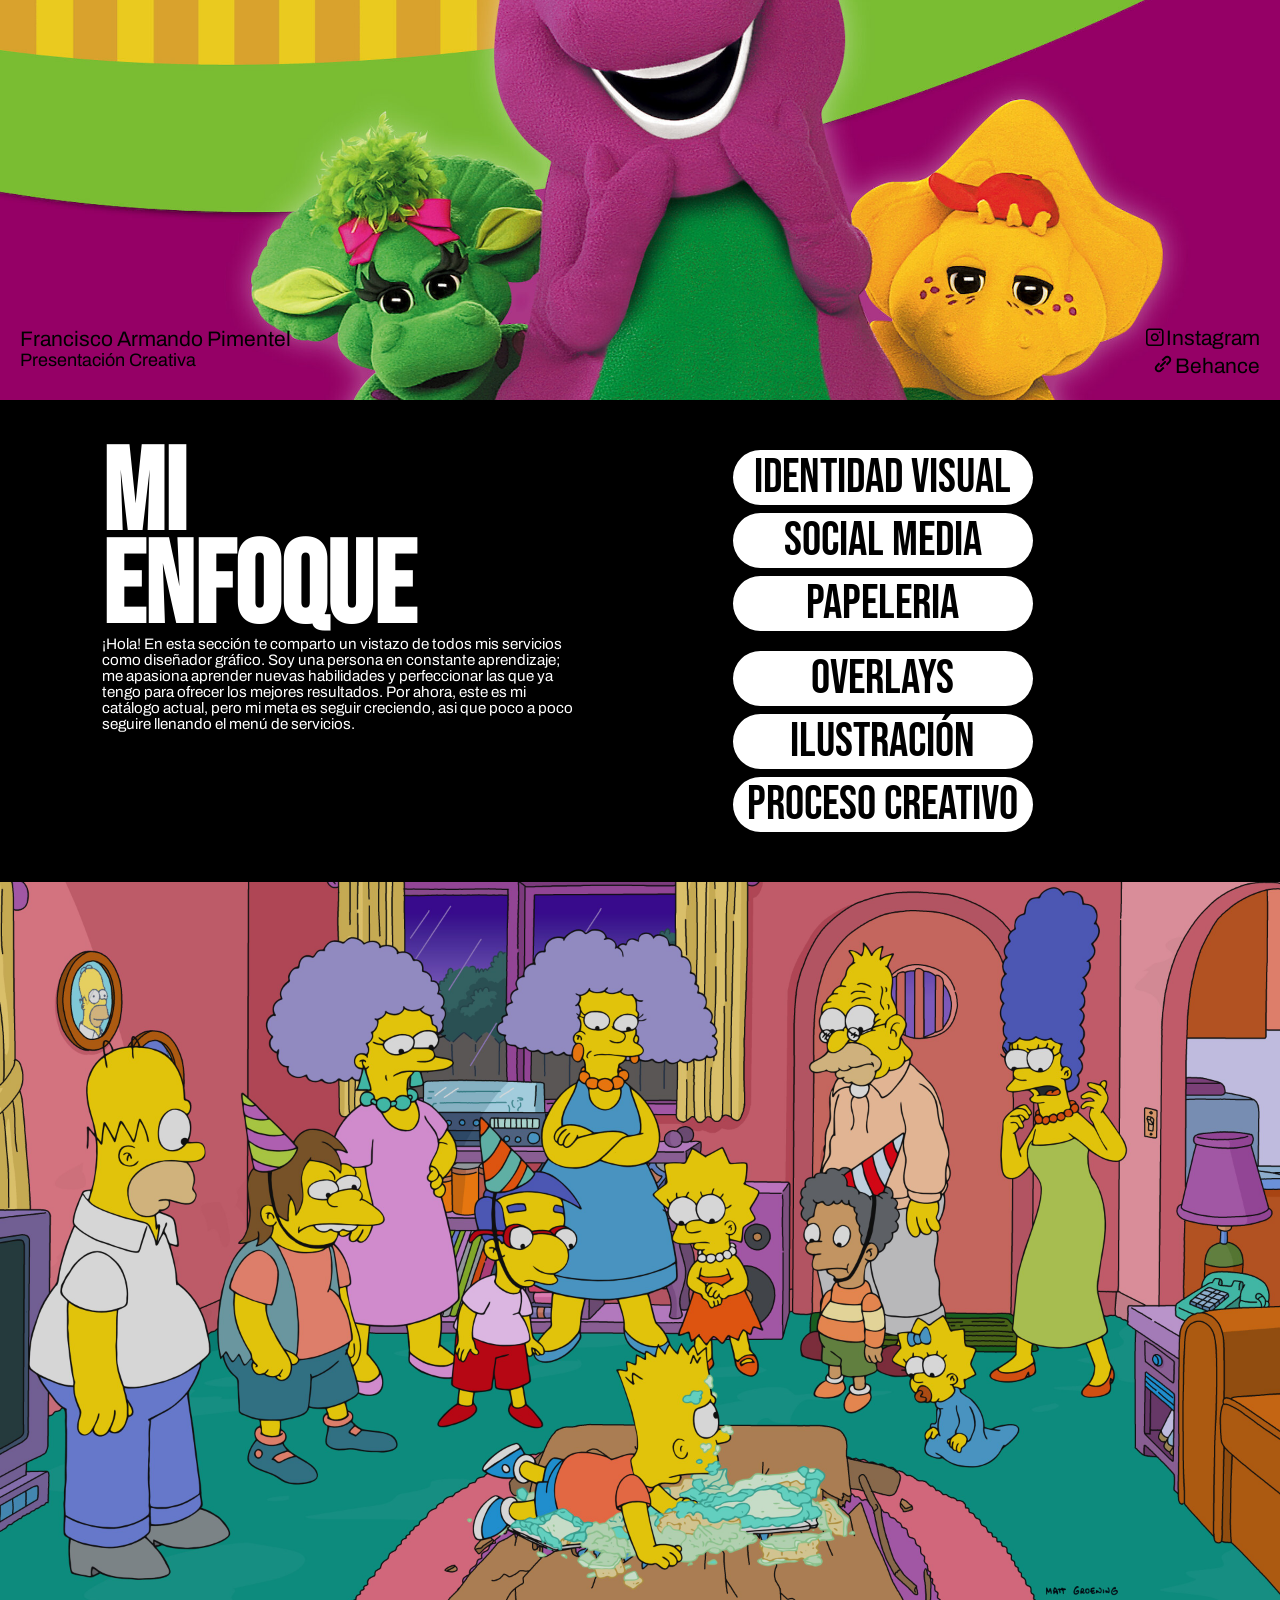
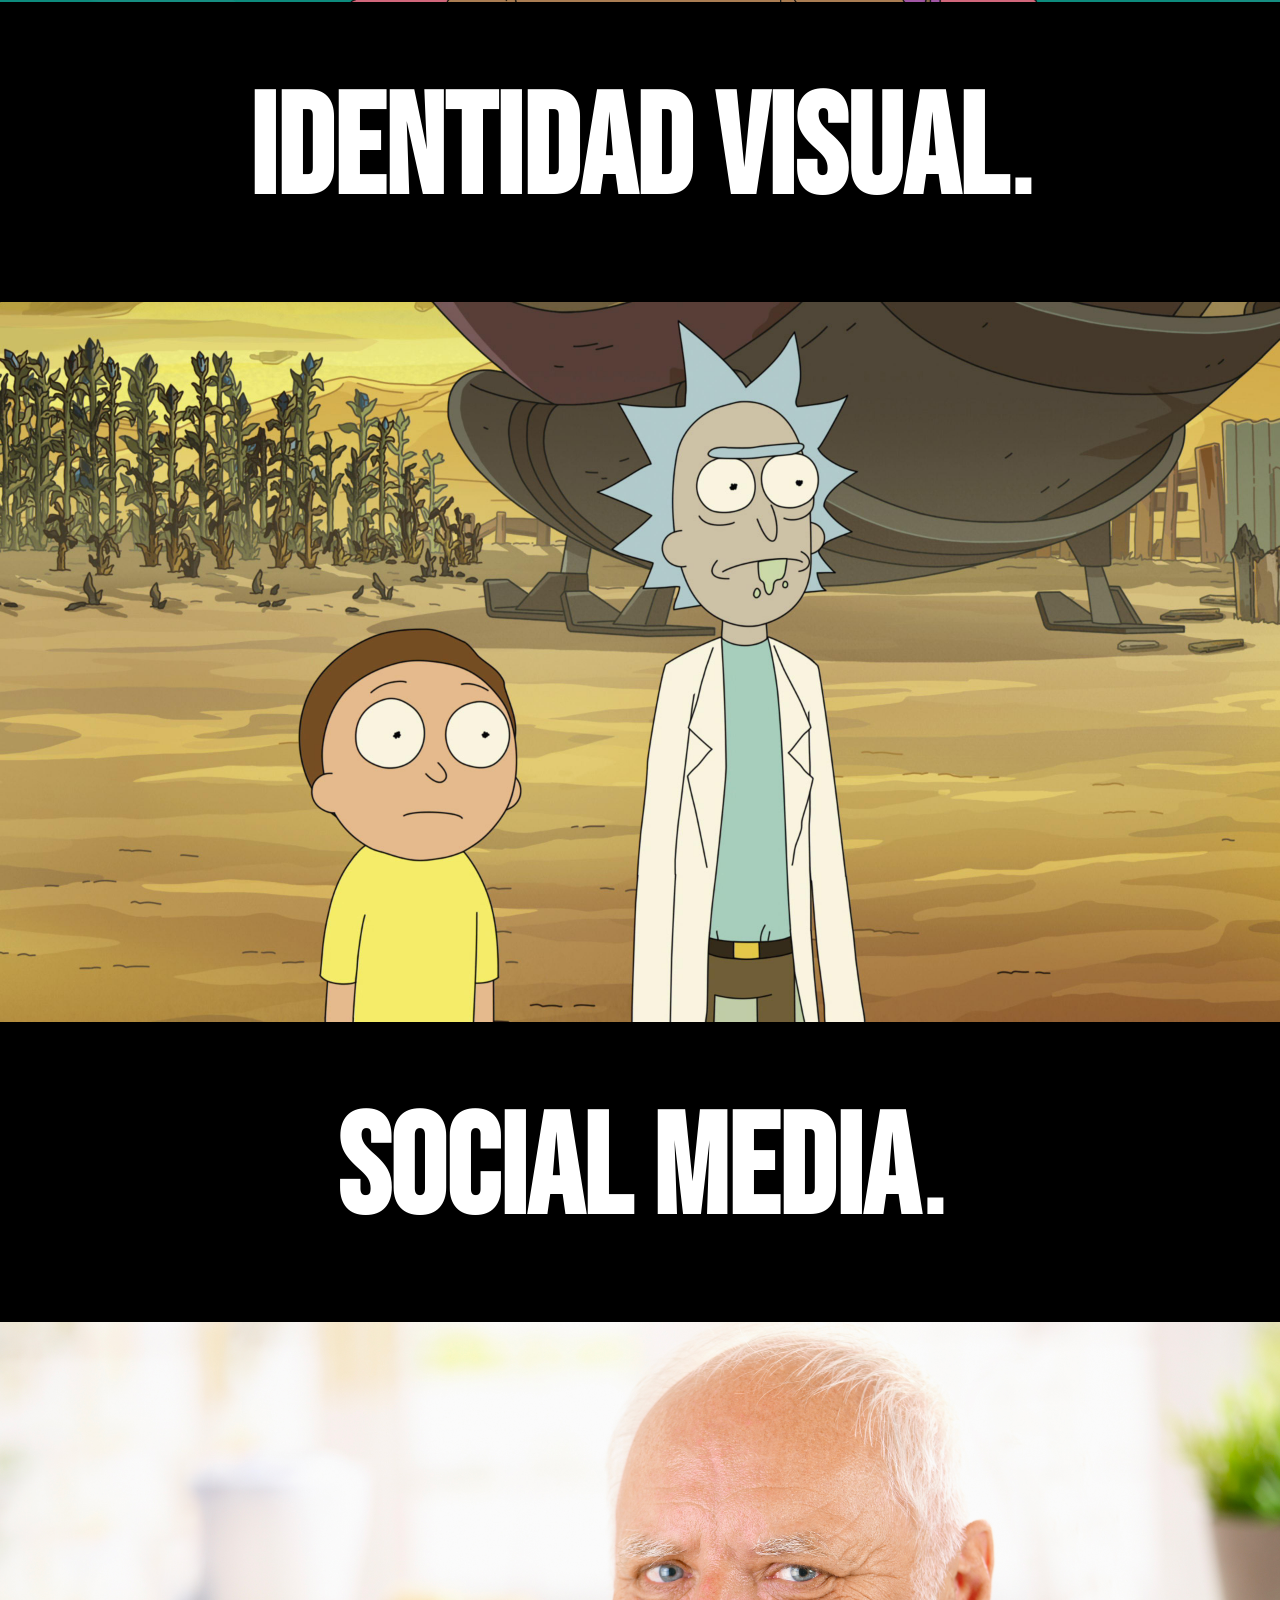
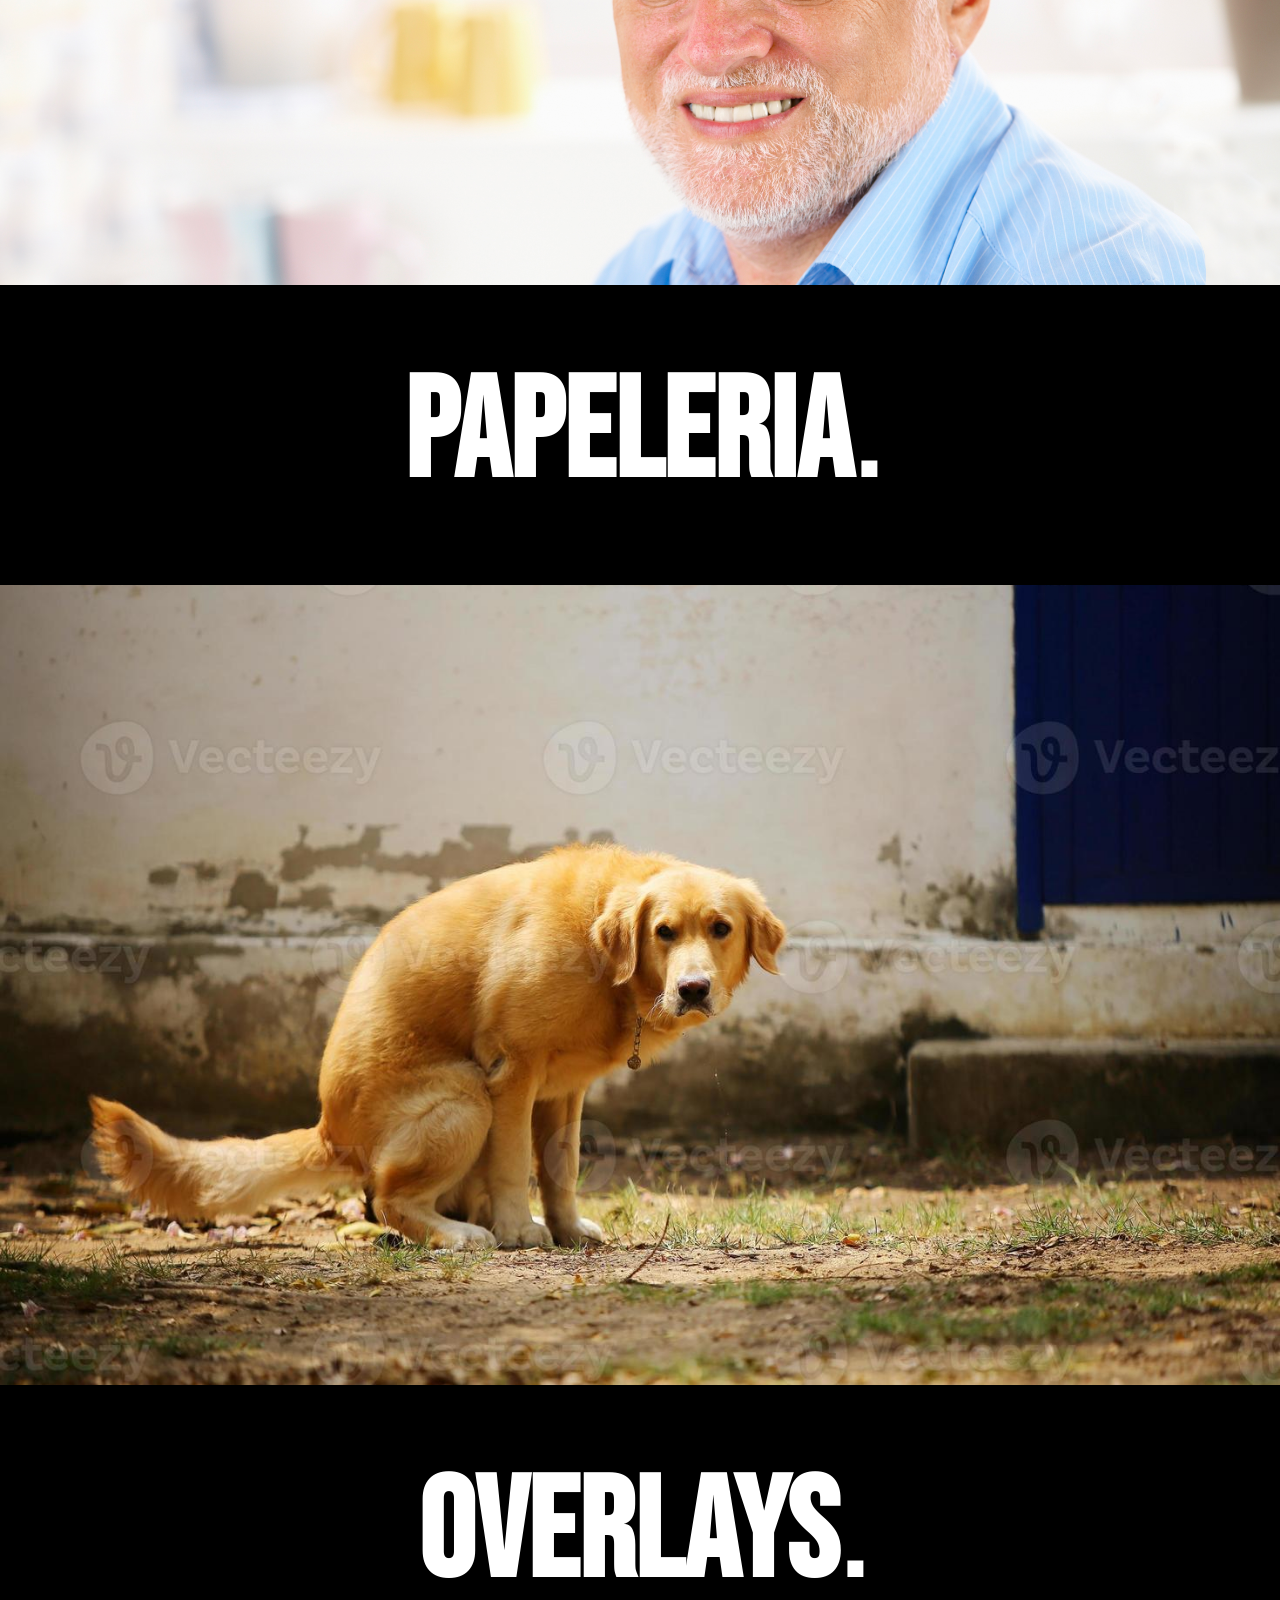
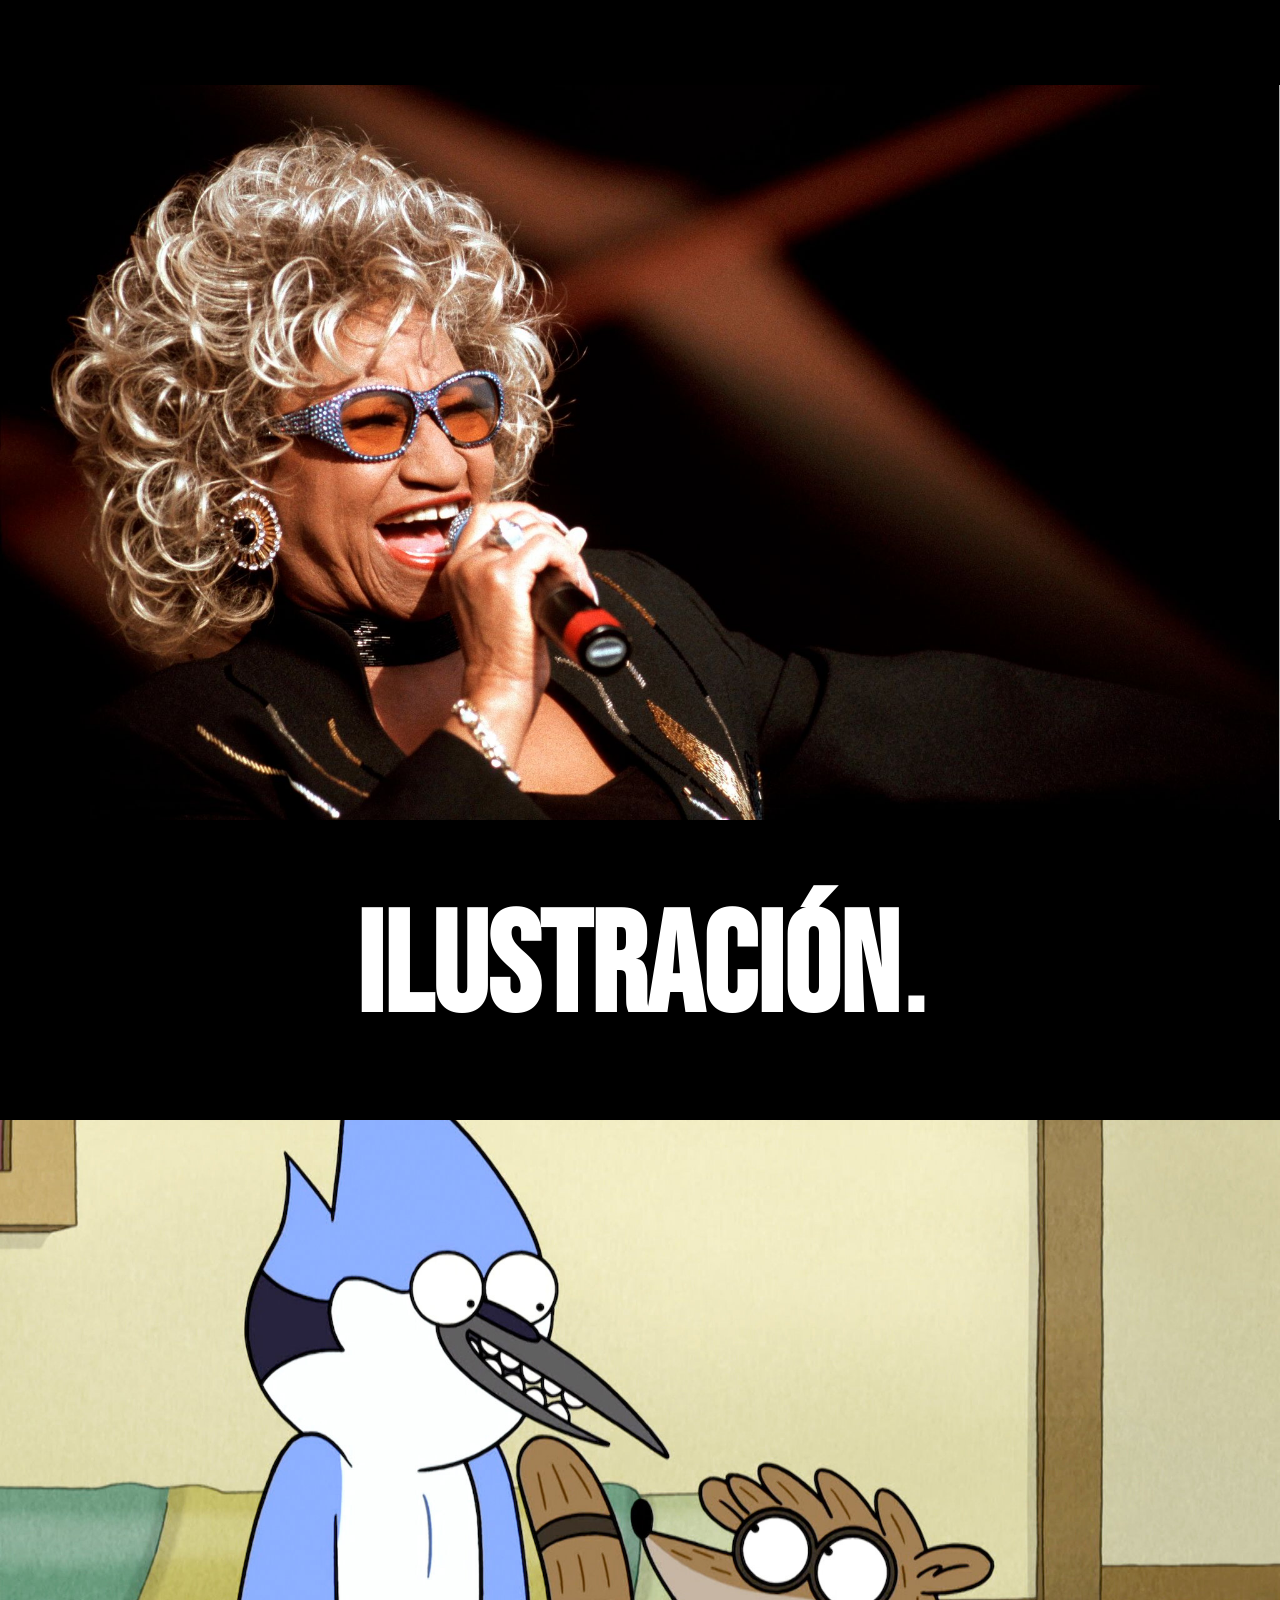
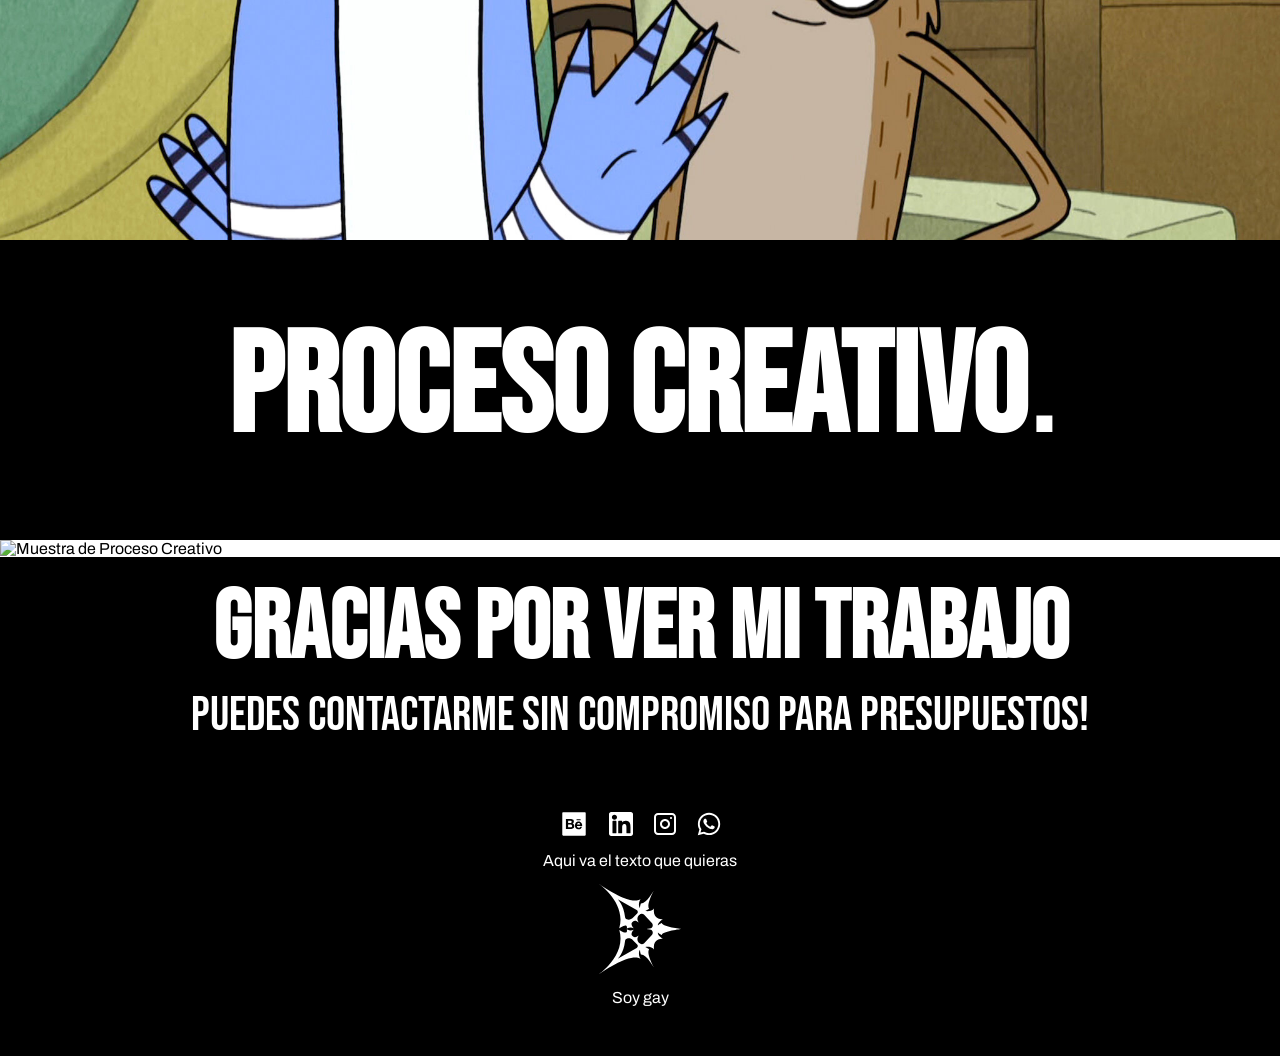
==== base.html @ ee17e54c "Add contact section with social icons Replace the placeholder contact div in base.html with a .conta" ====
<!DOCTYPE html>
<html lang="en">
  <head>
    <meta charset="UTF-8" />
    <meta name="viewport" content="width=device-width, initial-scale=1.0" />
    <title>Portafolio byDeico</title>
    <link rel="stylesheet" href="visual.css" />
    <link rel="stylesheet" href="imagenes.css" />
    <link rel="stylesheet" href="botones.css" />
    <link rel="stylesheet" href="animaciones.css" />
    <link rel="stylesheet" href="textos.css" />
    <link rel="stylesheet" href="botones.css" />
    <link rel="stylesheet" href="iconos/linkicon.css" />
    <link rel="stylesheet" href="nav.css" />
  </head>
  <body>
    <nav class="nav-hidden">
      <div class="nav-deico">
        <svg
          class="nav-svg"
          version="1.1"
          id="Capa_1"
          xmlns="http://www.w3.org/2000/svg"
          xmlns:xlink="http://www.w3.org/1999/xlink"
          x="0px"
          y="0px"
          viewBox="0 0 1080 1080"
          style="enable-background: new 0 0 1080 1080"
          xml:space="preserve"
        >
          <g>
            <path
              class="st0"
              d="M658.8,548.85c21.11,11.29,25.69,39.57,9.22,56.95l-82.76,87.3c-14.52,15.32-39.01,15.05-53.19-0.58l-6.9-7.65
		c-13.64-15.13-17.04-36.9-8.66-55.47l8.65-19.18l-19.99,12.58c-13.68,8.61-31.5,6.56-42.88-4.92l-6.21-6.27
		c-14.33-14.47-6.64-33.72,4.46-50.8l11.7-13.65c-39.26,21.46-74.61-4.15-74.61-4.15c15.6,78.03-81.68,4.39-81.68,4.39
		c79.04,270.44-208.7,472.46-222.36,481.86C473.53,768.31,545.64,863.8,545.64,863.8c-35.11-66.32-5.85-98.51-5.85-98.51
		c0,26.33,9.75,49.74,9.75,49.74c61.44-2.93,139.47,140.45,139.47,140.45c-90.7-173.61-48.77-197.01-48.77-197.01l-42.91-25.36
		c80.95-7.8,94.61,30.23,94.61,30.23c-20.48-126.79,94.61-118.01,94.61-118.01c-63.4-41.94-52.67-68.27-52.67-68.27
		c2.93,9.75,41.94,27.31,41.94,27.31C781.66,563.41,986.48,540,986.48,540h-0.07c0,0-204.82-23.41-210.67-64.37
		c0,0-39.01,17.56-41.94,27.31c0,0-10.73-26.33,52.67-68.27c0,0-115.09,8.78-94.61-118.01c0,0-13.65,38.04-94.61,30.23l42.91-25.36
		c0,0-41.94-23.41,48.77-197.01c0,0-78.02,143.37-139.47,140.45c0,0-9.75,23.41-9.75,49.74c0,0-29.26-32.19,5.85-98.51
		c0,0-72.11,95.49-452.04-165.46c13.66,9.41,301.39,211.43,222.36,481.86c0,0,97.29-73.64,81.68,4.39c0,0,35.35-25.6,74.61-4.15
		l-11.7-13.65c-11.1-17.08-18.79-36.33-4.46-50.8l6.21-6.27c11.37-11.48,29.2-13.53,42.88-4.92l19.99,12.58l-8.65-19.18
		c-8.37-18.57-4.98-40.33,8.66-55.47l6.9-7.65c14.18-15.63,38.67-15.9,53.19-0.58l82.76,87.3c16.47,17.37,11.89,45.66-9.22,56.95
		l-49.78,7.79L658.8,548.85z M509.62,372.24l-46.11,47.52c-17.05,17.57-42.76,23.64-65.87,15.53v0
		c-10.6-3.72-18.03-13.27-19.16-24.45C365.12,278.28,299,218.42,299,218.42l205.27,116.43C517.86,342.56,520.5,361.03,509.62,372.24
		z M504.34,745.15L299.07,861.58c0,0,66.12-59.87,79.48-192.43c1.13-11.18,8.56-20.73,19.16-24.45v0
		c23.11-8.11,48.82-2.05,65.87,15.53l46.11,47.52C520.58,718.97,517.93,737.44,504.34,745.15z"
            />
          </g>
        </svg>
      </div>
      <div class="nav-botones">
        <a href="#sobremi">Identidad Visual</a>
        <a href="#sobremi">Social Media</a>
        <a href="#sobremi">Papeleria</a>
        <a href="#sobremi">Overlays</a>
        <a href="#sobremi">Ilustración</a>
        <a href="#sobremi">Proceso Creativo</a>
      </div>
      <div class="nav-logos">
        <a href="link de Behance">
          <svg
            width="30px"
            height="30px"
            viewBox="0 0 1024 1024"
            xmlns="http://www.w3.org/2000/svg"
            class="icon"
          >
            <path
              d="M880 112H144c-17.7 0-32 14.3-32 32v736c0 17.7 14.3 32 32 32h736c17.7 0 32-14.3 32-32V144c0-17.7-14.3-32-32-32zM598.5 350.9h138.4v33.7H598.5v-33.7zM512 628.8a89.52 89.52 0 0 1-27 31c-11.8 8.2-24.9 14.2-38.8 17.7a167.4 167.4 0 0 1-44.6 5.7H236V342.1h161c16.3 0 31.1 1.5 44.6 4.3 13.4 2.8 24.8 7.6 34.4 14.1 9.5 6.5 17 15.2 22.3 26 5.2 10.7 7.9 24.1 7.9 40 0 17.2-3.9 31.4-11.7 42.9-7.9 11.5-19.3 20.8-34.8 28.1 21.1 6 36.6 16.7 46.8 31.7 10.4 15.2 15.5 33.4 15.5 54.8 0 17.4-3.3 32.3-10 44.8zM790.8 576H612.4c0 19.4 6.7 38 16.8 48 10.2 9.9 24.8 14.9 43.9 14.9 13.8 0 25.5-3.5 35.5-10.4 9.9-6.9 15.9-14.2 18.1-21.8h59.8c-9.6 29.7-24.2 50.9-44 63.7-19.6 12.8-43.6 19.2-71.5 19.2-19.5 0-37-3.2-52.7-9.3-15.1-5.9-28.7-14.9-39.9-26.5a121.2 121.2 0 0 1-25.1-41.2c-6.1-16.9-9.1-34.7-8.9-52.6 0-18.5 3.1-35.7 9.1-51.7 11.5-31.1 35.4-56 65.9-68.9 16.3-6.8 33.8-10.2 51.5-10 21 0 39.2 4 55 12.2a111.6 111.6 0 0 1 38.6 32.8c10.1 13.7 17.2 29.3 21.7 46.9 4.3 17.3 5.8 35.5 4.6 54.7zm-122-95.6c-10.8 0-19.9 1.9-26.9 5.6-7 3.7-12.8 8.3-17.2 13.6a48.4 48.4 0 0 0-9.1 17.4c-1.6 5.3-2.7 10.7-3.1 16.2H723c-1.6-17.3-7.6-30.1-15.6-39.1-8.4-8.9-21.9-13.7-38.6-13.7zm-248.5-10.1c8.7-6.3 12.9-16.7 12.9-31 .3-6.8-1.1-13.5-4.1-19.6-2.7-4.9-6.7-9-11.6-11.9a44.8 44.8 0 0 0-16.6-6c-6.4-1.2-12.9-1.8-19.3-1.7h-70.3v79.7h76.1c13.1.1 24.2-3.1 32.9-9.5zm11.8 72c-9.8-7.5-22.9-11.2-39.2-11.2h-81.8v94h80.2c7.5 0 14.4-.7 21.1-2.1s12.7-3.8 17.8-7.2c5.1-3.3 9.2-7.8 12.3-13.6 3-5.8 4.5-13.2 4.5-22.1 0-17.7-5-30.2-14.9-37.8z"
            />
          </svg>
        </a>
        <a href="link de Linkedin">
          <svg
            height="24px"
            width="24px"
            version="1.1"
            id="Layer_1"
            xmlns="http://www.w3.org/2000/svg"
            xmlns:xlink="http://www.w3.org/1999/xlink"
            viewBox="0 0 382 382"
            xml:space="preserve"
          >
            <path
              d="M347.445,0H34.555C15.471,0,0,15.471,0,34.555v312.889C0,366.529,15.471,382,34.555,382h312.889
	C366.529,382,382,366.529,382,347.444V34.555C382,15.471,366.529,0,347.445,0z M118.207,329.844c0,5.554-4.502,10.056-10.056,10.056
	H65.345c-5.554,0-10.056-4.502-10.056-10.056V150.403c0-5.554,4.502-10.056,10.056-10.056h42.806
	c5.554,0,10.056,4.502,10.056,10.056V329.844z M86.748,123.432c-22.459,0-40.666-18.207-40.666-40.666S64.289,42.1,86.748,42.1
	s40.666,18.207,40.666,40.666S109.208,123.432,86.748,123.432z M341.91,330.654c0,5.106-4.14,9.246-9.246,9.246H286.73
	c-5.106,0-9.246-4.14-9.246-9.246v-84.168c0-12.556,3.683-55.021-32.813-55.021c-28.309,0-34.051,29.066-35.204,42.11v97.079
	c0,5.106-4.139,9.246-9.246,9.246h-44.426c-5.106,0-9.246-4.14-9.246-9.246V149.593c0-5.106,4.14-9.246,9.246-9.246h44.426
	c5.106,0,9.246,4.14,9.246,9.246v15.655c10.497-15.753,26.097-27.912,59.312-27.912c73.552,0,73.131,68.716,73.131,106.472
	L341.91,330.654L341.91,330.654z"
            />
          </svg>
        </a>
        <a href="link de Instagram">
          <svg
            width="24px"
            height="24px"
            viewBox="0 0 24 24"
            fill="none"
            xmlns="http://www.w3.org/2000/svg"
          >
            <path
              fill-rule="evenodd"
              clip-rule="evenodd"
              d="M12 7C9.23858 7 7 9.23858 7 12C7 14.7614 9.23858 17 12 17C14.7614 17 17 14.7614 17 12C17 9.23858 14.7614 7 12 7ZM9 12C9 13.6569 10.3431 15 12 15C13.6569 15 15 13.6569 15 12C15 10.3431 13.6569 9 12 9C10.3431 9 9 10.3431 9 12Z"
            />
            <path
              d="M18 5C17.4477 5 17 5.44772 17 6C17 6.55228 17.4477 7 18 7C18.5523 7 19 6.55228 19 6C19 5.44772 18.5523 5 18 5Z"
            />
            <path
              fill-rule="evenodd"
              clip-rule="evenodd"
              d="M5 1C2.79086 1 1 2.79086 1 5V19C1 21.2091 2.79086 23 5 23H19C21.2091 23 23 21.2091 23 19V5C23 2.79086 21.2091 1 19 1H5ZM19 3H5C3.89543 3 3 3.89543 3 5V19C3 20.1046 3.89543 21 5 21H19C20.1046 21 21 20.1046 21 19V5C21 3.89543 20.1046 3 19 3Z"
            />
          </svg>
        </a>
        <a href="link de Whatsapp">
          <?xml version="1.0" encoding="utf-8"?>
          <!-- Uploaded to: SVG Repo, www.svgrepo.com, Generator: SVG Repo Mixer Tools -->
          <svg
            width="24px"
            height="24px"
            viewBox="0 0 32 32"
            version="1.1"
            xmlns="http://www.w3.org/2000/svg"
          >
            <title>whatsapp</title>
            <path
              d="M26.576 5.363c-2.69-2.69-6.406-4.354-10.511-4.354-8.209 0-14.865 6.655-14.865 14.865 0 2.732 0.737 5.291 2.022 7.491l-0.038-0.070-2.109 7.702 7.879-2.067c2.051 1.139 4.498 1.809 7.102 1.809h0.006c8.209-0.003 14.862-6.659 14.862-14.868 0-4.103-1.662-7.817-4.349-10.507l0 0zM16.062 28.228h-0.005c-0 0-0.001 0-0.001 0-2.319 0-4.489-0.64-6.342-1.753l0.056 0.031-0.451-0.267-4.675 1.227 1.247-4.559-0.294-0.467c-1.185-1.862-1.889-4.131-1.889-6.565 0-6.822 5.531-12.353 12.353-12.353s12.353 5.531 12.353 12.353c0 6.822-5.53 12.353-12.353 12.353h-0zM22.838 18.977c-0.371-0.186-2.197-1.083-2.537-1.208-0.341-0.124-0.589-0.185-0.837 0.187-0.246 0.371-0.958 1.207-1.175 1.455-0.216 0.249-0.434 0.279-0.805 0.094-1.15-0.466-2.138-1.087-2.997-1.852l0.010 0.009c-0.799-0.74-1.484-1.587-2.037-2.521l-0.028-0.052c-0.216-0.371-0.023-0.572 0.162-0.757 0.167-0.166 0.372-0.434 0.557-0.65 0.146-0.179 0.271-0.384 0.366-0.604l0.006-0.017c0.043-0.087 0.068-0.188 0.068-0.296 0-0.131-0.037-0.253-0.101-0.357l0.002 0.003c-0.094-0.186-0.836-2.014-1.145-2.758-0.302-0.724-0.609-0.625-0.836-0.637-0.216-0.010-0.464-0.012-0.712-0.012-0.395 0.010-0.746 0.188-0.988 0.463l-0.001 0.002c-0.802 0.761-1.3 1.834-1.3 3.023 0 0.026 0 0.053 0.001 0.079l-0-0.004c0.131 1.467 0.681 2.784 1.527 3.857l-0.012-0.015c1.604 2.379 3.742 4.282 6.251 5.564l0.094 0.043c0.548 0.248 1.25 0.513 1.968 0.74l0.149 0.041c0.442 0.14 0.951 0.221 1.479 0.221 0.303 0 0.601-0.027 0.889-0.078l-0.031 0.004c1.069-0.223 1.956-0.868 2.497-1.749l0.009-0.017c0.165-0.366 0.261-0.793 0.261-1.242 0-0.185-0.016-0.366-0.047-0.542l0.003 0.019c-0.092-0.155-0.34-0.247-0.712-0.434z"
            ></path>
          </svg>
        </a>
      </div>
    </nav>
    <div class="imagen-contenedor">
      <!--Imagen de Portada, link de Behance, y texto-->
      <img class="portada-imagen" src="assetsdejoda/barnie.jpg" alt="Potada Portafolio" />
      <div class="texto-encima dg1">
        <!--Subtitulo del Nombre-->
        <h2>Presentación Creativa</h2>
      </div>
      <div class="texto-encima dg2">
        <!--Mi Nombre-->
        <h2>Francisco Armando Pimentel</h2>
      </div>
      <div class="texto-encima dg3">
        <!--Boton de Behance-->
        <h2>
          <a class="lb" href="https://www.behance.net/ByDeico" target="_blank">
            <div>
              <svg
                width="24"
                height="24"
                viewBox="0 0 24 24"
                fill="none"
                xmlns="http://www.w3.org/2000/svg"
              >
                <path
                  d="M14.8284 12L16.2426 13.4142L19.071 10.5858C20.6331 9.02365 20.6331 6.49099 19.071 4.9289C17.509 3.3668 14.9763 3.3668 13.4142 4.9289L10.5858 7.75732L12 9.17154L14.8284 6.34311C15.6095 5.56206 16.8758 5.56206 17.6568 6.34311C18.4379 7.12416 18.4379 8.39049 17.6568 9.17154L14.8284 12Z"
                  fill="currentColor"
                />
                <path
                  d="M12 14.8285L13.4142 16.2427L10.5858 19.0711C9.02372 20.6332 6.49106 20.6332 4.92896 19.0711C3.36686 17.509 3.36686 14.9764 4.92896 13.4143L7.75739 10.5858L9.1716 12L6.34317 14.8285C5.56212 15.6095 5.56212 16.8758 6.34317 17.6569C7.12422 18.4379 8.39055 18.4379 9.1716 17.6569L12 14.8285Z"
                  fill="currentColor"
                />
                <path
                  d="M14.8285 10.5857C15.219 10.1952 15.219 9.56199 14.8285 9.17147C14.4379 8.78094 13.8048 8.78094 13.4142 9.17147L9.1716 13.4141C8.78107 13.8046 8.78107 14.4378 9.1716 14.8283C9.56212 15.2188 10.1953 15.2188 10.5858 14.8283L14.8285 10.5857Z"
                  fill="currentColor"
                />
              </svg>
            </div>
            <p>Behance</p>
          </a>
        </h2>
      </div>
      <div class="texto-encima dg4">
        <!--Boton de IG-->
        <h2>
          <a class="li" href="https://www.instagram.com/bydeico/" target="_blank">
            <div>
              <svg
                width="20"
                height="20"
                viewBox="1 -2 25 25"
                fill="none"
                xmlns="http://www.w3.org/2000/svg"
              >
                <path
                  fill-rule="evenodd"
                  clip-rule="evenodd"
                  d="M12 7C9.23858 7 7 9.23858 7 12C7 14.7614 9.23858 17 12 17C14.7614 17 17 14.7614 17 12C17 9.23858 14.7614 7 12 7ZM9 12C9 13.6569 10.3431 15 12 15C13.6569 15 15 13.6569 15 12C15 10.3431 13.6569 9 12 9C10.3431 9 9 10.3431 9 12Z"
                  fill="currentColor"
                />
                <path
                  d="M18 5C17.4477 5 17 5.44772 17 6C17 6.55228 17.4477 7 18 7C18.5523 7 19 6.55228 19 6C19 5.44772 18.5523 5 18 5Z"
                  fill="currentColor"
                />
                <path
                  fill-rule="evenodd"
                  clip-rule="evenodd"
                  d="M5 1C2.79086 1 1 2.79086 1 5V19C1 21.2091 2.79086 23 5 23H19C21.2091 23 23 21.2091 23 19V5C23 2.79086 21.2091 1 19 1H5ZM19 3H5C3.89543 3 3 3.89543 3 5V19C3 20.1046 3.89543 21 5 21H19C20.1046 21 21 20.1046 21 19V5C21 3.89543 20.1046 3 19 3Z"
                  fill="currentColor"
                />
              </svg>
            </div>
            <p>Instagram</p>
          </a>
        </h2>
      </div>
    </div>

    <div class="perfil-profesional">
      <!--Aqui va a que me dedico-->
      <div class="infop">
        <h4 class="stitulos">Mi Enfoque</h4>
        <p class="infopp">
          ¡Hola! En esta sección te comparto un vistazo de todos mis servicios como diseñador
          gráfico. Soy una persona en constante aprendizaje; me apasiona aprender nuevas habilidades
          y perfeccionar las que ya tengo para ofrecer los mejores resultados. Por ahora, este es mi
          catálogo actual, pero mi meta es seguir creciendo, asi que poco a poco seguire llenando el
          menú de servicios.
        </p>
      </div>
      <div class="seccion-botones">
        <div class="mask-btn">
          <a class="botonb" href="#sobremi">Identidad Visual</a>
          <a class="botonb" href="#sobremi">Social Media</a>
          <a class="botonb" href="#sobremi">Papeleria</a>
        </div>
        <div class="mask-btn">
          <a class="botonb" href="#sobremi">Overlays</a>
          <a class="botonb" href="#sobremi">Ilustración</a>
          <a class="botonb" href="#sobremi">Proceso Creativo</a>
        </div>
      </div>
    </div>
    <div class="imagen-contenedor" id="sobremi">
      <!--Aqui ira la imagen sobre mi-->
      <img src="assetsdejoda/laslocuras.jpg" alt="About Me" />
    </div>

    <div class="titulo">
      <!--Titulo Identidad Visual-->
      <h3>Identidad Visual</h3>
    </div>
    <div class="imagen-contenedor">
      <!--Imagen de Mockups y varios logos-->
      <img src="assetsdejoda/rickym.jpg" alt="Mockups" />
    </div>

    <div class="titulo">
      <!--Titulo Social Media-->
      <h3 class="titulos">Social Media</h3>
    </div>
    <div class="imagen-contenedor">
      <!--Imagen de Posts-->
      <img src="assetsdejoda/señorseñor.png" alt="Muestra de Posts" />
    </div>

    <div class="titulo">
      <!--Titulo Papeleria-->
      <h3 class="titulos">Papeleria</h3>
    </div>
    <div class="imagen-contenedor">
      <!--Imagen de Papeleria-->
      <img src="assetsdejoda/perroca.jpg" alt="Muestra de Papeleria" />
    </div>

    <!--Titulo Overlays-->
    <div class="titulo">
      <h3 class="titulos">Overlays</h3>
    </div>
    <div class="imagen-contenedor">
      <!--Imagen de Overlays-->
      <img src="assetsdejoda/CC.jpg" alt="Muestra de Overlays" />
    </div>

    <!--Titulo Ilustracion-->
    <div class="titulo">
      <h3 class="titulos">Ilustración</h3>
    </div>
    <div class="imagen-contenedor">
      <!--Imagen de Ilustración-->
      <img src="assetsdejoda/usm.jpg" alt="Muestra de Ilustracion" />
    </div>

    <!--Titulo Proceso Creativo-->
    <div class="titulo">
      <h3 class="titulos">Proceso Creativo</h3>
    </div>
    <div class="imagen-contenedor">
      <!--Imagen de Proceso Creativo-->
      <img src="assetsdejoda/ff.png" alt="Muestra de Proceso Creativo" />
    </div>

    <!--Titulo Proceso Creativo-->
    <div class="titulof">
      <h3>Gracias por ver mi trabajo</h3>
      <p>Puedes contactarme sin compromiso para presupuestos!</p>
    </div>

    <!--Seccion de Contactos-->
    <div class="contacto">
      <div class="iconos">
        <a href="link de Behance">
          <svg
            width="30px"
            height="30px"
            viewBox="0 0 1024 1024"
            xmlns="http://www.w3.org/2000/svg"
            class="icon"
          >
            <path
              d="M880 112H144c-17.7 0-32 14.3-32 32v736c0 17.7 14.3 32 32 32h736c17.7 0 32-14.3 32-32V144c0-17.7-14.3-32-32-32zM598.5 350.9h138.4v33.7H598.5v-33.7zM512 628.8a89.52 89.52 0 0 1-27 31c-11.8 8.2-24.9 14.2-38.8 17.7a167.4 167.4 0 0 1-44.6 5.7H236V342.1h161c16.3 0 31.1 1.5 44.6 4.3 13.4 2.8 24.8 7.6 34.4 14.1 9.5 6.5 17 15.2 22.3 26 5.2 10.7 7.9 24.1 7.9 40 0 17.2-3.9 31.4-11.7 42.9-7.9 11.5-19.3 20.8-34.8 28.1 21.1 6 36.6 16.7 46.8 31.7 10.4 15.2 15.5 33.4 15.5 54.8 0 17.4-3.3 32.3-10 44.8zM790.8 576H612.4c0 19.4 6.7 38 16.8 48 10.2 9.9 24.8 14.9 43.9 14.9 13.8 0 25.5-3.5 35.5-10.4 9.9-6.9 15.9-14.2 18.1-21.8h59.8c-9.6 29.7-24.2 50.9-44 63.7-19.6 12.8-43.6 19.2-71.5 19.2-19.5 0-37-3.2-52.7-9.3-15.1-5.9-28.7-14.9-39.9-26.5a121.2 121.2 0 0 1-25.1-41.2c-6.1-16.9-9.1-34.7-8.9-52.6 0-18.5 3.1-35.7 9.1-51.7 11.5-31.1 35.4-56 65.9-68.9 16.3-6.8 33.8-10.2 51.5-10 21 0 39.2 4 55 12.2a111.6 111.6 0 0 1 38.6 32.8c10.1 13.7 17.2 29.3 21.7 46.9 4.3 17.3 5.8 35.5 4.6 54.7zm-122-95.6c-10.8 0-19.9 1.9-26.9 5.6-7 3.7-12.8 8.3-17.2 13.6a48.4 48.4 0 0 0-9.1 17.4c-1.6 5.3-2.7 10.7-3.1 16.2H723c-1.6-17.3-7.6-30.1-15.6-39.1-8.4-8.9-21.9-13.7-38.6-13.7zm-248.5-10.1c8.7-6.3 12.9-16.7 12.9-31 .3-6.8-1.1-13.5-4.1-19.6-2.7-4.9-6.7-9-11.6-11.9a44.8 44.8 0 0 0-16.6-6c-6.4-1.2-12.9-1.8-19.3-1.7h-70.3v79.7h76.1c13.1.1 24.2-3.1 32.9-9.5zm11.8 72c-9.8-7.5-22.9-11.2-39.2-11.2h-81.8v94h80.2c7.5 0 14.4-.7 21.1-2.1s12.7-3.8 17.8-7.2c5.1-3.3 9.2-7.8 12.3-13.6 3-5.8 4.5-13.2 4.5-22.1 0-17.7-5-30.2-14.9-37.8z"
            />
          </svg>
        </a>
        <a href="link de Linkedin">
          <svg
            height="24px"
            width="24px"
            version="1.1"
            id="Layer_1"
            xmlns="http://www.w3.org/2000/svg"
            xmlns:xlink="http://www.w3.org/1999/xlink"
            viewBox="0 0 382 382"
            xml:space="preserve"
          >
            <path
              d="M347.445,0H34.555C15.471,0,0,15.471,0,34.555v312.889C0,366.529,15.471,382,34.555,382h312.889
	C366.529,382,382,366.529,382,347.444V34.555C382,15.471,366.529,0,347.445,0z M118.207,329.844c0,5.554-4.502,10.056-10.056,10.056
	H65.345c-5.554,0-10.056-4.502-10.056-10.056V150.403c0-5.554,4.502-10.056,10.056-10.056h42.806
	c5.554,0,10.056,4.502,10.056,10.056V329.844z M86.748,123.432c-22.459,0-40.666-18.207-40.666-40.666S64.289,42.1,86.748,42.1
	s40.666,18.207,40.666,40.666S109.208,123.432,86.748,123.432z M341.91,330.654c0,5.106-4.14,9.246-9.246,9.246H286.73
	c-5.106,0-9.246-4.14-9.246-9.246v-84.168c0-12.556,3.683-55.021-32.813-55.021c-28.309,0-34.051,29.066-35.204,42.11v97.079
	c0,5.106-4.139,9.246-9.246,9.246h-44.426c-5.106,0-9.246-4.14-9.246-9.246V149.593c0-5.106,4.14-9.246,9.246-9.246h44.426
	c5.106,0,9.246,4.14,9.246,9.246v15.655c10.497-15.753,26.097-27.912,59.312-27.912c73.552,0,73.131,68.716,73.131,106.472
	L341.91,330.654L341.91,330.654z"
            />
          </svg>
        </a>
        <a href="link de Instagram">
          <svg
            width="24px"
            height="24px"
            viewBox="0 0 24 24"
            fill="none"
            xmlns="http://www.w3.org/2000/svg"
          >
            <path
              fill-rule="evenodd"
              clip-rule="evenodd"
              d="M12 7C9.23858 7 7 9.23858 7 12C7 14.7614 9.23858 17 12 17C14.7614 17 17 14.7614 17 12C17 9.23858 14.7614 7 12 7ZM9 12C9 13.6569 10.3431 15 12 15C13.6569 15 15 13.6569 15 12C15 10.3431 13.6569 9 12 9C10.3431 9 9 10.3431 9 12Z"
            />
            <path
              d="M18 5C17.4477 5 17 5.44772 17 6C17 6.55228 17.4477 7 18 7C18.5523 7 19 6.55228 19 6C19 5.44772 18.5523 5 18 5Z"
            />
            <path
              fill-rule="evenodd"
              clip-rule="evenodd"
              d="M5 1C2.79086 1 1 2.79086 1 5V19C1 21.2091 2.79086 23 5 23H19C21.2091 23 23 21.2091 23 19V5C23 2.79086 21.2091 1 19 1H5ZM19 3H5C3.89543 3 3 3.89543 3 5V19C3 20.1046 3.89543 21 5 21H19C20.1046 21 21 20.1046 21 19V5C21 3.89543 20.1046 3 19 3Z"
            />
          </svg>
        </a>
        <a href="link de Whatsapp">
          <?xml version="1.0" encoding="utf-8"?>
          <!-- Uploaded to: SVG Repo, www.svgrepo.com, Generator: SVG Repo Mixer Tools -->
          <svg
            width="24px"
            height="24px"
            viewBox="0 0 32 32"
            version="1.1"
            xmlns="http://www.w3.org/2000/svg"
          >
            <title>whatsapp</title>
            <path
              d="M26.576 5.363c-2.69-2.69-6.406-4.354-10.511-4.354-8.209 0-14.865 6.655-14.865 14.865 0 2.732 0.737 5.291 2.022 7.491l-0.038-0.070-2.109 7.702 7.879-2.067c2.051 1.139 4.498 1.809 7.102 1.809h0.006c8.209-0.003 14.862-6.659 14.862-14.868 0-4.103-1.662-7.817-4.349-10.507l0 0zM16.062 28.228h-0.005c-0 0-0.001 0-0.001 0-2.319 0-4.489-0.64-6.342-1.753l0.056 0.031-0.451-0.267-4.675 1.227 1.247-4.559-0.294-0.467c-1.185-1.862-1.889-4.131-1.889-6.565 0-6.822 5.531-12.353 12.353-12.353s12.353 5.531 12.353 12.353c0 6.822-5.53 12.353-12.353 12.353h-0zM22.838 18.977c-0.371-0.186-2.197-1.083-2.537-1.208-0.341-0.124-0.589-0.185-0.837 0.187-0.246 0.371-0.958 1.207-1.175 1.455-0.216 0.249-0.434 0.279-0.805 0.094-1.15-0.466-2.138-1.087-2.997-1.852l0.010 0.009c-0.799-0.74-1.484-1.587-2.037-2.521l-0.028-0.052c-0.216-0.371-0.023-0.572 0.162-0.757 0.167-0.166 0.372-0.434 0.557-0.65 0.146-0.179 0.271-0.384 0.366-0.604l0.006-0.017c0.043-0.087 0.068-0.188 0.068-0.296 0-0.131-0.037-0.253-0.101-0.357l0.002 0.003c-0.094-0.186-0.836-2.014-1.145-2.758-0.302-0.724-0.609-0.625-0.836-0.637-0.216-0.010-0.464-0.012-0.712-0.012-0.395 0.010-0.746 0.188-0.988 0.463l-0.001 0.002c-0.802 0.761-1.3 1.834-1.3 3.023 0 0.026 0 0.053 0.001 0.079l-0-0.004c0.131 1.467 0.681 2.784 1.527 3.857l-0.012-0.015c1.604 2.379 3.742 4.282 6.251 5.564l0.094 0.043c0.548 0.248 1.25 0.513 1.968 0.74l0.149 0.041c0.442 0.14 0.951 0.221 1.479 0.221 0.303 0 0.601-0.027 0.889-0.078l-0.031 0.004c1.069-0.223 1.956-0.868 2.497-1.749l0.009-0.017c0.165-0.366 0.261-0.793 0.261-1.242 0-0.185-0.016-0.366-0.047-0.542l0.003 0.019c-0.092-0.155-0.34-0.247-0.712-0.434z"
            ></path>
          </svg>
        </a>
      </div>
      <div class="texto">
        <p>Aqui va el texto que quieras</p>
      </div>
      <div class="logo">
        <svg
          class="nav-svg"
          version="1.1"
          id="Capa_1"
          xmlns="http://www.w3.org/2000/svg"
          xmlns:xlink="http://www.w3.org/1999/xlink"
          x="0px"
          y="0px"
          viewBox="0 0 1080 1080"
          style="enable-background: new 0 0 1080 1080"
          xml:space="preserve"
        >
          <g>
            <path
              class="st0"
              d="M658.8,548.85c21.11,11.29,25.69,39.57,9.22,56.95l-82.76,87.3c-14.52,15.32-39.01,15.05-53.19-0.58l-6.9-7.65
		c-13.64-15.13-17.04-36.9-8.66-55.47l8.65-19.18l-19.99,12.58c-13.68,8.61-31.5,6.56-42.88-4.92l-6.21-6.27
		c-14.33-14.47-6.64-33.72,4.46-50.8l11.7-13.65c-39.26,21.46-74.61-4.15-74.61-4.15c15.6,78.03-81.68,4.39-81.68,4.39
		c79.04,270.44-208.7,472.46-222.36,481.86C473.53,768.31,545.64,863.8,545.64,863.8c-35.11-66.32-5.85-98.51-5.85-98.51
		c0,26.33,9.75,49.74,9.75,49.74c61.44-2.93,139.47,140.45,139.47,140.45c-90.7-173.61-48.77-197.01-48.77-197.01l-42.91-25.36
		c80.95-7.8,94.61,30.23,94.61,30.23c-20.48-126.79,94.61-118.01,94.61-118.01c-63.4-41.94-52.67-68.27-52.67-68.27
		c2.93,9.75,41.94,27.31,41.94,27.31C781.66,563.41,986.48,540,986.48,540h-0.07c0,0-204.82-23.41-210.67-64.37
		c0,0-39.01,17.56-41.94,27.31c0,0-10.73-26.33,52.67-68.27c0,0-115.09,8.78-94.61-118.01c0,0-13.65,38.04-94.61,30.23l42.91-25.36
		c0,0-41.94-23.41,48.77-197.01c0,0-78.02,143.37-139.47,140.45c0,0-9.75,23.41-9.75,49.74c0,0-29.26-32.19,5.85-98.51
		c0,0-72.11,95.49-452.04-165.46c13.66,9.41,301.39,211.43,222.36,481.86c0,0,97.29-73.64,81.68,4.39c0,0,35.35-25.6,74.61-4.15
		l-11.7-13.65c-11.1-17.08-18.79-36.33-4.46-50.8l6.21-6.27c11.37-11.48,29.2-13.53,42.88-4.92l19.99,12.58l-8.65-19.18
		c-8.37-18.57-4.98-40.33,8.66-55.47l6.9-7.65c14.18-15.63,38.67-15.9,53.19-0.58l82.76,87.3c16.47,17.37,11.89,45.66-9.22,56.95
		l-49.78,7.79L658.8,548.85z M509.62,372.24l-46.11,47.52c-17.05,17.57-42.76,23.64-65.87,15.53v0
		c-10.6-3.72-18.03-13.27-19.16-24.45C365.12,278.28,299,218.42,299,218.42l205.27,116.43C517.86,342.56,520.5,361.03,509.62,372.24
		z M504.34,745.15L299.07,861.58c0,0,66.12-59.87,79.48-192.43c1.13-11.18,8.56-20.73,19.16-24.45v0
		c23.11-8.11,48.82-2.05,65.87,15.53l46.11,47.52C520.58,718.97,517.93,737.44,504.34,745.15z"
            />
          </g>
        </svg>
      </div>
      <div class="firma">
        <p>Soy gay</p>
      </div>
    </div>
    <script src="nav-visibility.js"></script>
  </body>
</html>
---- visual.css ----
* {
  margin: 0px;
  border: 0px;
  box-sizing: border-box;
  font-family: "f-archive", sans-serif;
}
html {
  scroll-behavior: smooth;
}
:root {
  /* Definimos el degradado una sola vez para que sea fácil de cambiar*/
  --bg-gradient: linear-gradient(135deg, #f8d877, #eb9c70, #df636a, #d32563);
}

/*Font de Archive Para Info*/
@font-face {
  font-family: "f-archive";
  src: url("fonts/Archivo-VariableFont_wdth\,wght.ttf") format("truetype");
  font-weight: normal;
  font-style: normal;
}

/*Font de Bebas Neue Para Titulos*/
@font-face {
  font-family: "f-bebas";
  src: url("fonts/bebasneue/Bebas_Neue/BebasNeue-Regular.ttf") format("truetype");
  font-weight: normal;
  font-style: normal;
}

/*Inicio de Perfil Profesional*/
.perfil-profesional {
  background-color: black;
  height: auto;
  width: 100%;
  display: flex;
  flex-direction: row;
  justify-content: space-between;
  padding: 50px 8%;
  gap: 10px;
}

/*Seccion de Contactos*/
div.contacto {
  background: black;
  height: fit-content;
  width: 100%;
  display: flex;
  flex-direction: column;
  padding: 50px 8%;
  gap: 10px;
}

div.contacto div.iconos {
  display: flex;
  flex-direction: row;
  align-items: center;
  justify-content: center;
  gap: 20px;
}

div.contacto div.iconos svg {
  fill: white;
  text-decoration: none;
}

div.contacto div.texto,
div.contacto div.firma {
  display: flex;
  flex-direction: row;
  align-items: center;
  justify-content: center;
  color: white;
}

div.contacto div.logo {
  display: flex;
  flex-direction: row;
  align-items: center;
  justify-content: center;
}

div.contacto div.logo svg {
  width: 100px;
  height: 100px;
  fill: white;
}
---- imagenes.css ----
/*Imagenes*/
.imagen-contenedor {
  position: relative;
  width: 100%;
  overflow: hidden;
}

.imagen-contenedor img {
  width: 100%;
  max-height: 800px;
  object-fit: cover;
  display: block;
}

.portada-imagen {
  width: 100%;
  max-height: 400px !important;
}
---- botones.css ----
/* 1. Contenedor principal */
.seccion-botones {
  display: flex;
  justify-content: center;
  gap: 20px;
  flex-wrap: wrap;
}

.mask-btn {
  display: flex;
  flex-direction: column;
  gap: 8px;
}

/* 1. ESTADO BASE: Solo blanco, sin rastro del degradado */
.botonb {
  display: flex;
  justify-content: center;
  align-items: center;
  width: 300px;
  height: 55px;

  background-color: white; /* Blanco sólido absoluto */
  color: black;

  border-radius: 100px;
  font-family: "f-bebas", sans-serif;
  font-size: 3rem;
  text-decoration: none;
  transition: all 0.3s ease;

  /* Quitamos el background-image de aquí para que no exista hasta el hover */
}

/* 2. EL HOVER: Aquí declaramos el degradado y su posición */
.botonb:hover {
  transform: scale(1.05);
  color: white;

  /* El degradado solo nace aquí */
  background-image: linear-gradient(30deg, #f8d877, #eb9c70, #df636a, #d32563);
  background-size: 620px 181px; /* El tamaño de tu "lienzo" total */
  background-repeat: no-repeat;
}

/* 3. POSICIONAMIENTO INDIVIDUAL (Solo se activa al hacer hover) */
/* Columna 1 */
.mask-btn:nth-child(1) .botonb:nth-child(1):hover {
  background-position: 0% 0%;
}
.mask-btn:nth-child(1) .botonb:nth-child(2):hover {
  background-position: 0% 50%;
}
.mask-btn:nth-child(1) .botonb:nth-child(3):hover {
  background-position: 0% 100%;
}

/* Columna 2 */
.mask-btn:nth-child(2) .botonb:nth-child(1):hover {
  background-position: 100% 0%;
}
.mask-btn:nth-child(2) .botonb:nth-child(2):hover {
  background-position: 100% 50%;
}
.mask-btn:nth-child(2) .botonb:nth-child(3):hover {
  background-position: 100% 100%;
}

/*Botones Links*/
a.lb {
  display: flex;
  align-items: center;
  color: black;
  text-decoration: none;
  transition: color 0.3s ease-in-out;
}
a.lb:hover {
  color: #d32563;
  text-decoration: none;
}
a.li {
  display: flex;
  align-items: center;
  color: black;
  text-decoration: none;
  transition: color 0.3s ease-in-out;
}
a.li:hover {
  color: #d32563;
  text-decoration: none;
}
---- animaciones.css ----
@keyframes girar {
  0% {
    transform: rotate(0deg);
  }
  25% {
    transform: rotate(5deg);
  }
  50% {
    transform: rotate(0deg);
  }
  75% {
    transform: rotate(-5deg);
  }
  100% {
    transform: rotate(0deg);
  }
}
.animaciongirar {
  display: inline-block;
  animation: girar 2s ease-in-out infinite;
}
---- textos.css ----
.Hero {
  font-size: 4rem;
}

.Emphasis {
  font-size: 2rem;
}

.titulos {
  font-size: 1.5rem;
}

.parrafo {
  font-size: 1rem;
}

/*Texto dentro de imagen*/
.texto-encima {
  position: absolute;
  color: black;
  text-align: center;
  font-size: 0.75rem;
  transition: font-size 0.1s ease;
}
.texto-encima.dg1 {
  bottom: 30px;
  left: 20px;
}
.texto-encima.dg2 {
  font-size: 0.875rem;
  bottom: 50px;
  left: 20px;
}
.texto-encima.dg3 {
  font-size: 0.875rem;
  bottom: 20px;
  right: 20px;
}
.texto-encima.dg3:hover {
  font-size: 0.9375rem;
}
.texto-encima.dg4 {
  font-size: 0.875rem;
  bottom: 50px;
  right: 20px;
  transition: font-size 0.1s ease;
}
.texto-encima.dg4:hover {
  font-size: 0.9375rem;
  transition: font-size 0.1s ease;
}

/*About Me*/
.infop {
  flex-direction: column;
}
.stitulos {
  color: white;
  font-family: "f-bebas";
  font-size: 7.25rem;
  align-items: center;
  line-height: 0.8;
  width: min-content;
}
.infopp {
  color: white;
  font-family: "f-archive";
  font-size: 0.95rem;
  width: 100%;
  max-width: 500px;
  align-items: center;
}

/*Codigo de Titulos*/
.titulo {
  background-color: black;
  width: 100%;
  height: 300px;
  display: flex;
  justify-content: center;
  align-items: center;
  gap: 5px;
}
.titulo h3 {
  color: white;
  font-size: 8.75rem;
  font-family: "f-bebas";
}
.titulo h3::after {
  content: ".";
  font-size: 6.75rem;
  margin-left: 5px;
}

/*Titulo de Gracias*/
.titulof {
  background-color: black;
  color: white;
  width: 100%;
  height: fit-content;
  display: flex;
  flex-direction: column;
  justify-content: center;
  align-items: center;
  padding: 15px;
}
.titulof h3 {
  font-family: "f-bebas";
  font-size: 6rem;
}
.titulof p {
  font-family: "f-bebas";
  font-size: 3rem;
}

/*Seccion de Contactos*/
---- botones.css ----
/* 1. Contenedor principal */
.seccion-botones {
  display: flex;
  justify-content: center;
  gap: 20px;
  flex-wrap: wrap;
}

.mask-btn {
  display: flex;
  flex-direction: column;
  gap: 8px;
}

/* 1. ESTADO BASE: Solo blanco, sin rastro del degradado */
.botonb {
  display: flex;
  justify-content: center;
  align-items: center;
  width: 300px;
  height: 55px;

  background-color: white; /* Blanco sólido absoluto */
  color: black;

  border-radius: 100px;
  font-family: "f-bebas", sans-serif;
  font-size: 3rem;
  text-decoration: none;
  transition: all 0.3s ease;

  /* Quitamos el background-image de aquí para que no exista hasta el hover */
}

/* 2. EL HOVER: Aquí declaramos el degradado y su posición */
.botonb:hover {
  transform: scale(1.05);
  color: white;

  /* El degradado solo nace aquí */
  background-image: linear-gradient(30deg, #f8d877, #eb9c70, #df636a, #d32563);
  background-size: 620px 181px; /* El tamaño de tu "lienzo" total */
  background-repeat: no-repeat;
}

/* 3. POSICIONAMIENTO INDIVIDUAL (Solo se activa al hacer hover) */
/* Columna 1 */
.mask-btn:nth-child(1) .botonb:nth-child(1):hover {
  background-position: 0% 0%;
}
.mask-btn:nth-child(1) .botonb:nth-child(2):hover {
  background-position: 0% 50%;
}
.mask-btn:nth-child(1) .botonb:nth-child(3):hover {
  background-position: 0% 100%;
}

/* Columna 2 */
.mask-btn:nth-child(2) .botonb:nth-child(1):hover {
  background-position: 100% 0%;
}
.mask-btn:nth-child(2) .botonb:nth-child(2):hover {
  background-position: 100% 50%;
}
.mask-btn:nth-child(2) .botonb:nth-child(3):hover {
  background-position: 100% 100%;
}

/*Botones Links*/
a.lb {
  display: flex;
  align-items: center;
  color: black;
  text-decoration: none;
  transition: color 0.3s ease-in-out;
}
a.lb:hover {
  color: #d32563;
  text-decoration: none;
}
a.li {
  display: flex;
  align-items: center;
  color: black;
  text-decoration: none;
  transition: color 0.3s ease-in-out;
}
a.li:hover {
  color: #d32563;
  text-decoration: none;
}
---- iconos/linkicon.css ----
.gg-link {
  box-sizing: border-box;
  position: relative;
  display: block;
  transform: rotate(-45deg) scale(var(--ggs, 1));
  width: 8px;
  height: 2px;
  background: currentColor;
  border-radius: 4px;
}
.gg-link::after,
.gg-link::before {
  content: "";
  display: block;
  box-sizing: border-box;
  position: absolute;
  border-radius: 3px;
  width: 8px;
  height: 10px;
  border: 2px solid;
  top: -4px;
}
.gg-link::before {
  border-right: 0;
  border-top-left-radius: 40px;
  border-bottom-left-radius: 40px;
  left: -6px;
}
.gg-link::after {
  border-left: 0;
  border-top-right-radius: 40px;
  border-bottom-right-radius: 40px;
  right: -6px;
}
---- nav.css ----
body > nav {
  display: flex;
  flex-direction: row;
  align-items: center;
  justify-content: space-between;
  height: 50px;
  position: fixed;
  top: 0;
  left: 0;
  right: 0;
  z-index: 1000;
  background-color: rgba(255, 255, 255, 0.92);
  backdrop-filter: blur(8px);
  -webkit-backdrop-filter: blur(8px);
  transform: translateY(0);
  opacity: 1;
  transition:
    transform 0.35s cubic-bezier(0.4, 0, 0.2, 1),
    opacity 0.25s ease;
  will-change: transform, opacity;
}

body > nav.nav-hidden {
  transform: translateY(-110%);
  opacity: 0;
  pointer-events: none;
}

@media (prefers-reduced-motion: reduce) {
  body > nav {
    transition: none;
  }
}

nav .nav-deico {
  width: 200px;
  height: 100%;
  display: flex;
  align-items: center;
}

nav .nav-deico .nav-svg {
  height: 80%;
  fill: black;
  padding-left: 15px;
}

nav .nav-logos {
  display: flex;
  flex-direction: row;
  align-items: center;
  justify-content: center;
  gap: 5px;
  width: 200px;
}

nav .nav-logos a svg {
  fill: black;
  fill-opacity: 40%;
  transition: all 0.5s ease;
}

nav .nav-logos a svg:hover {
  fill-opacity: 100%;
}

nav .nav-botones {
  display: flex;
  flex-direction: row;
  align-items: center;
  justify-content: space-between;
  height: 100%;
}

nav .nav-botones a {
  font-family: "f-bebas";
  letter-spacing: 1px;
  font-size: 1.5rem;
  text-decoration: none;
  color: black;
  height: 100%;
  display: flex;
  align-items: center;
  justify-content: center;
  padding: 0px 15px;
  transition: all 0.5s ease;
}

nav .nav-botones a:hover {
  background-color: rgb(237, 237, 237);
}
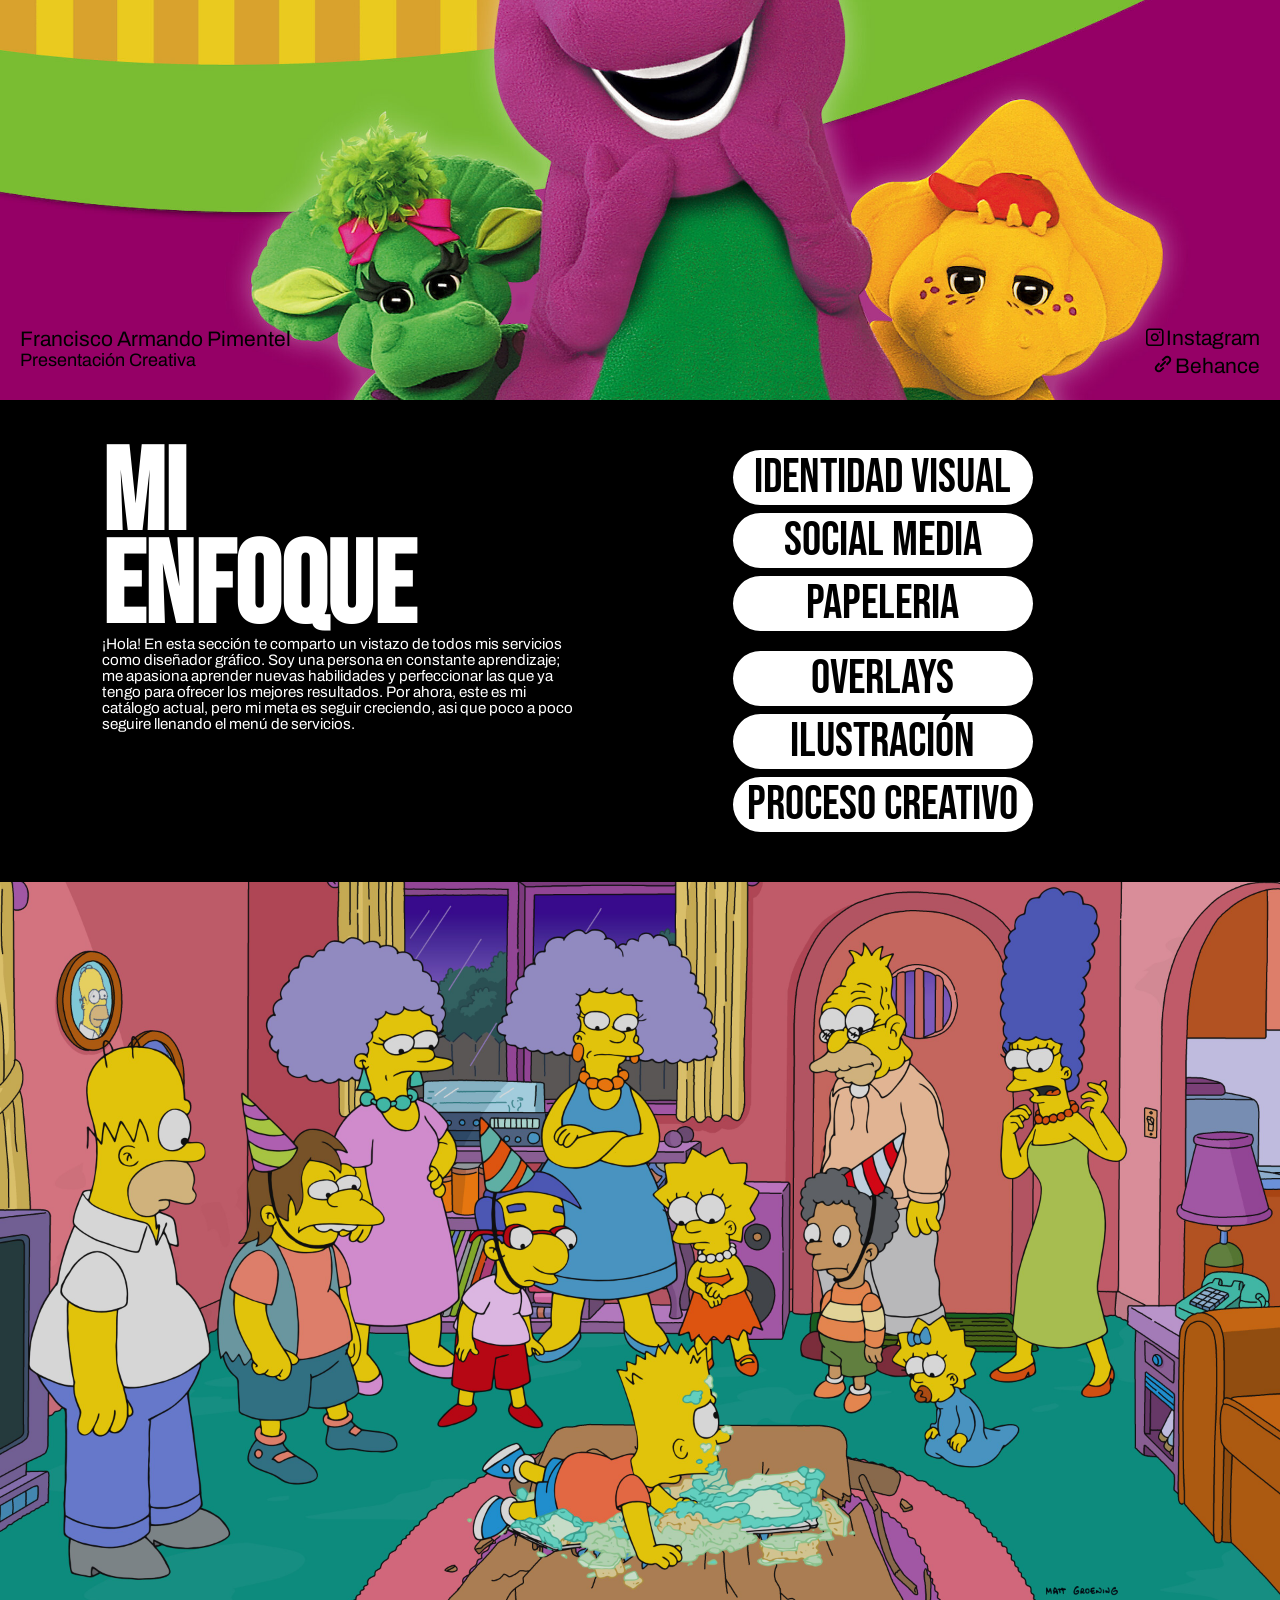
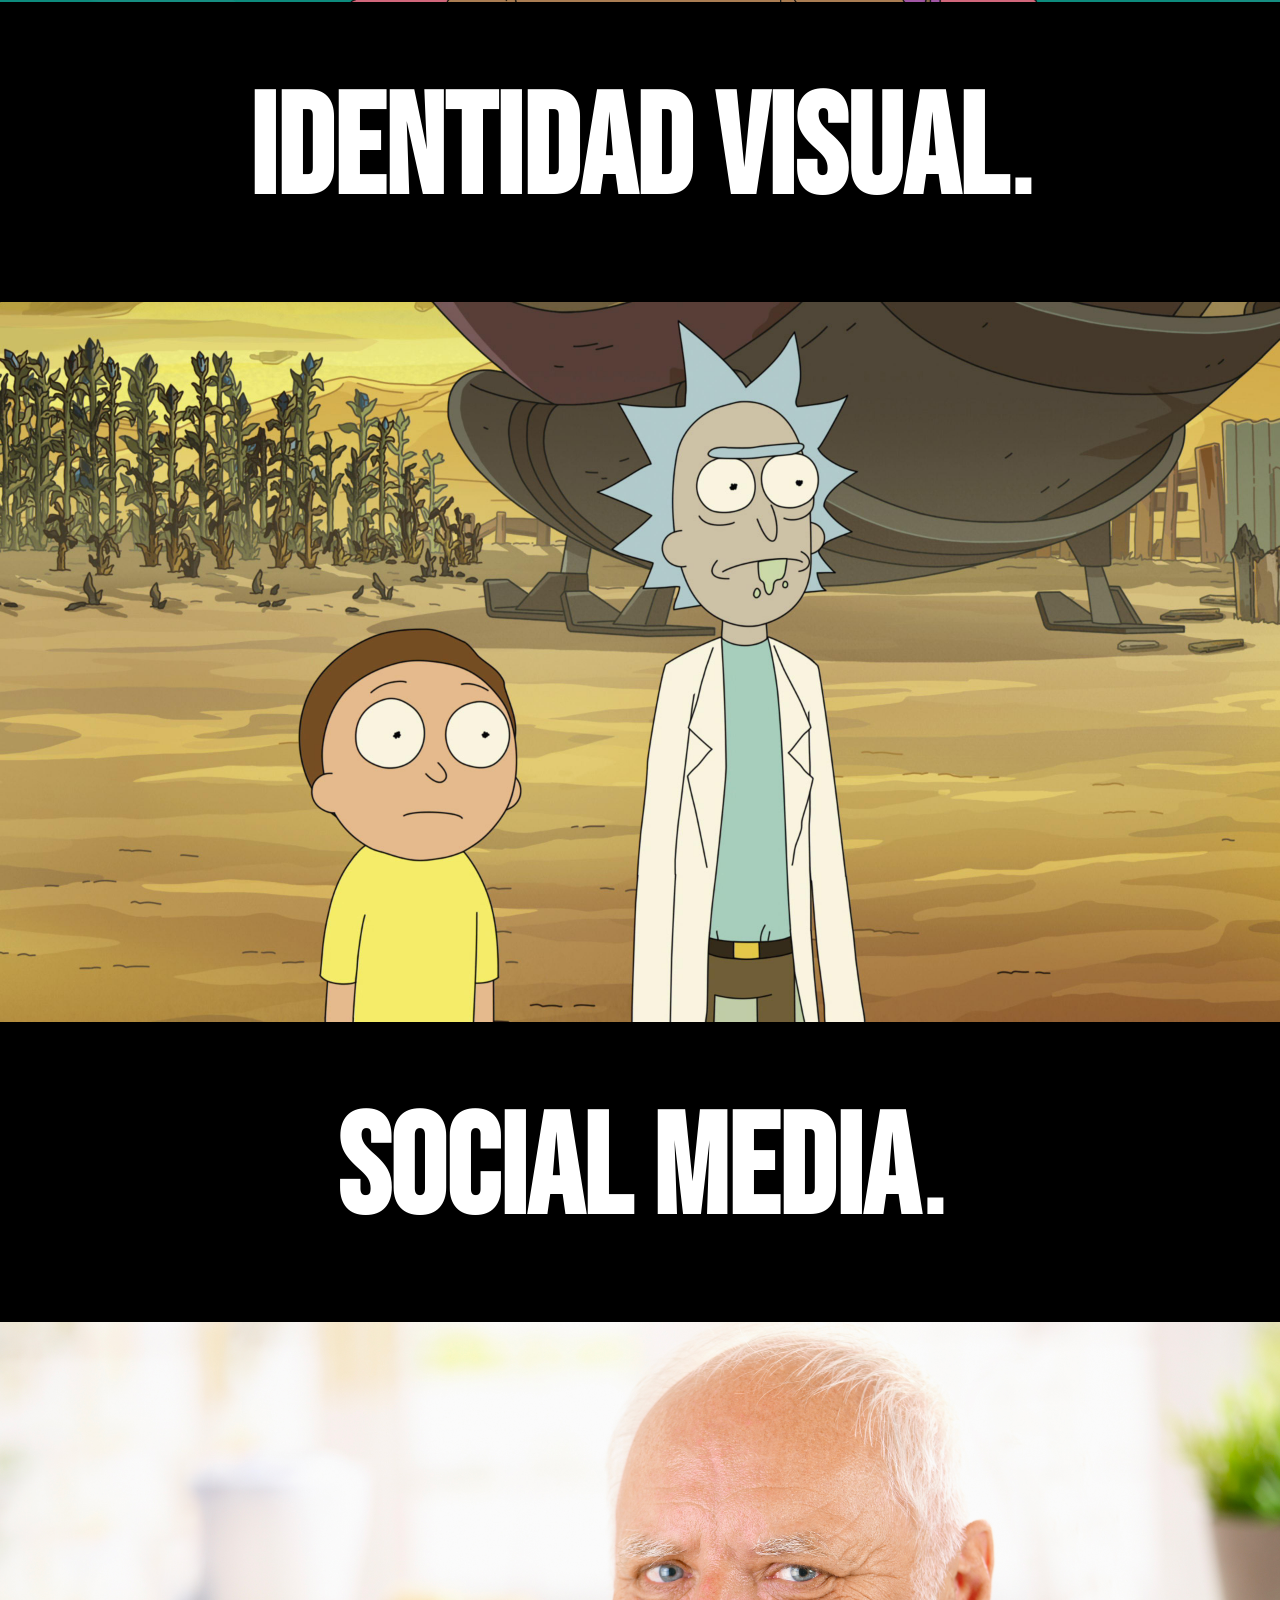
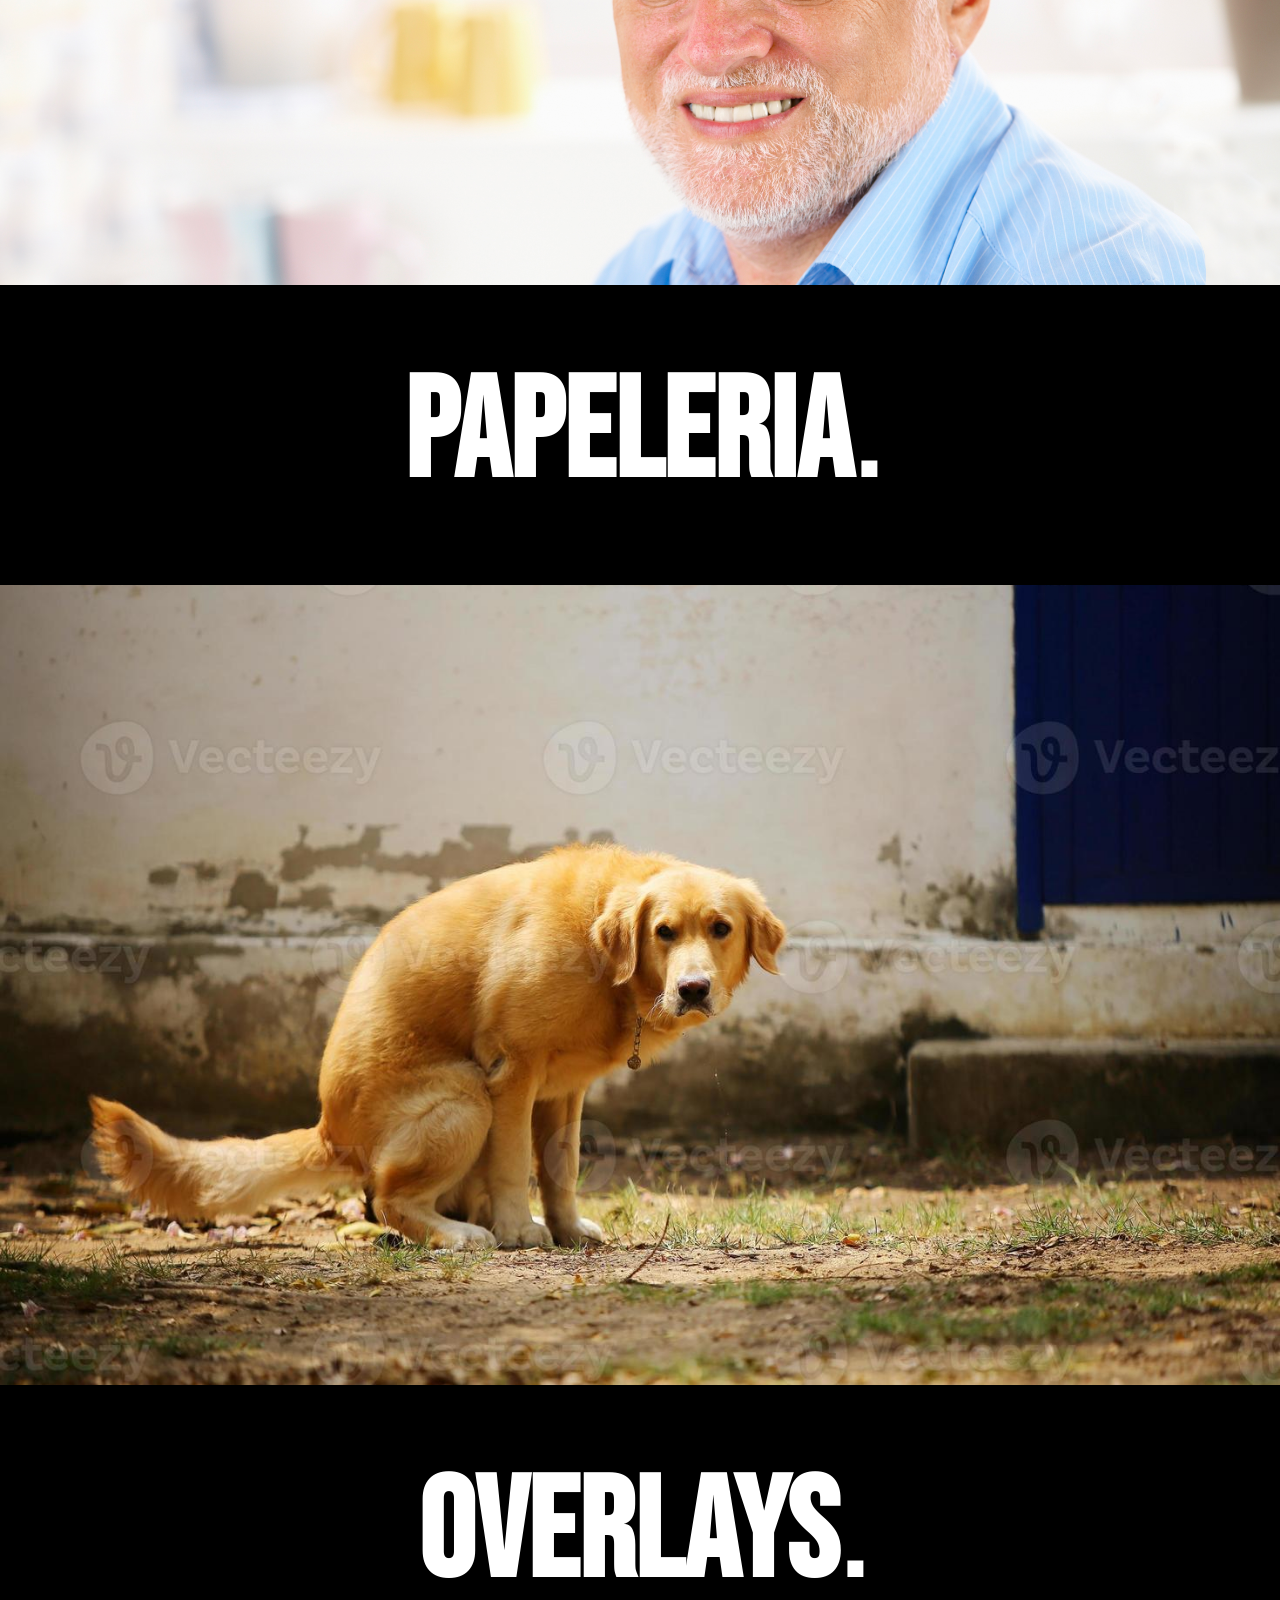
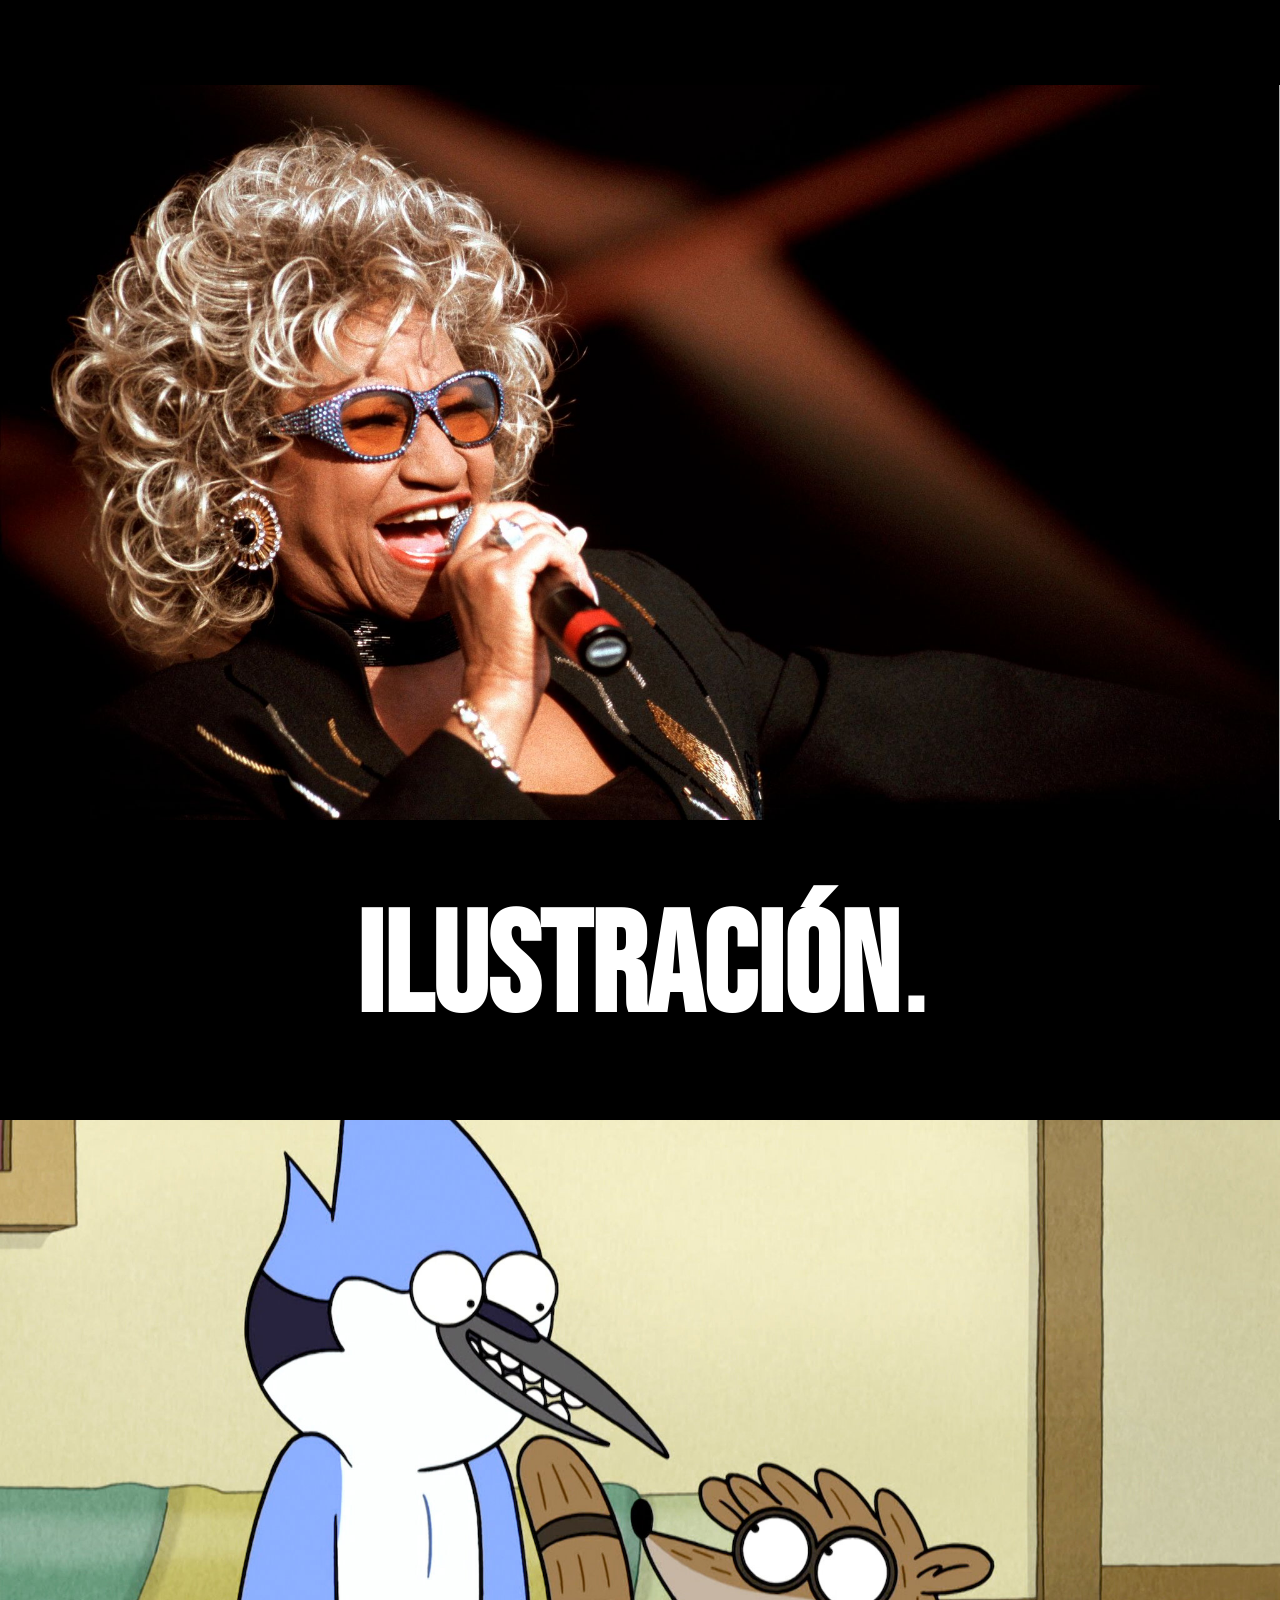
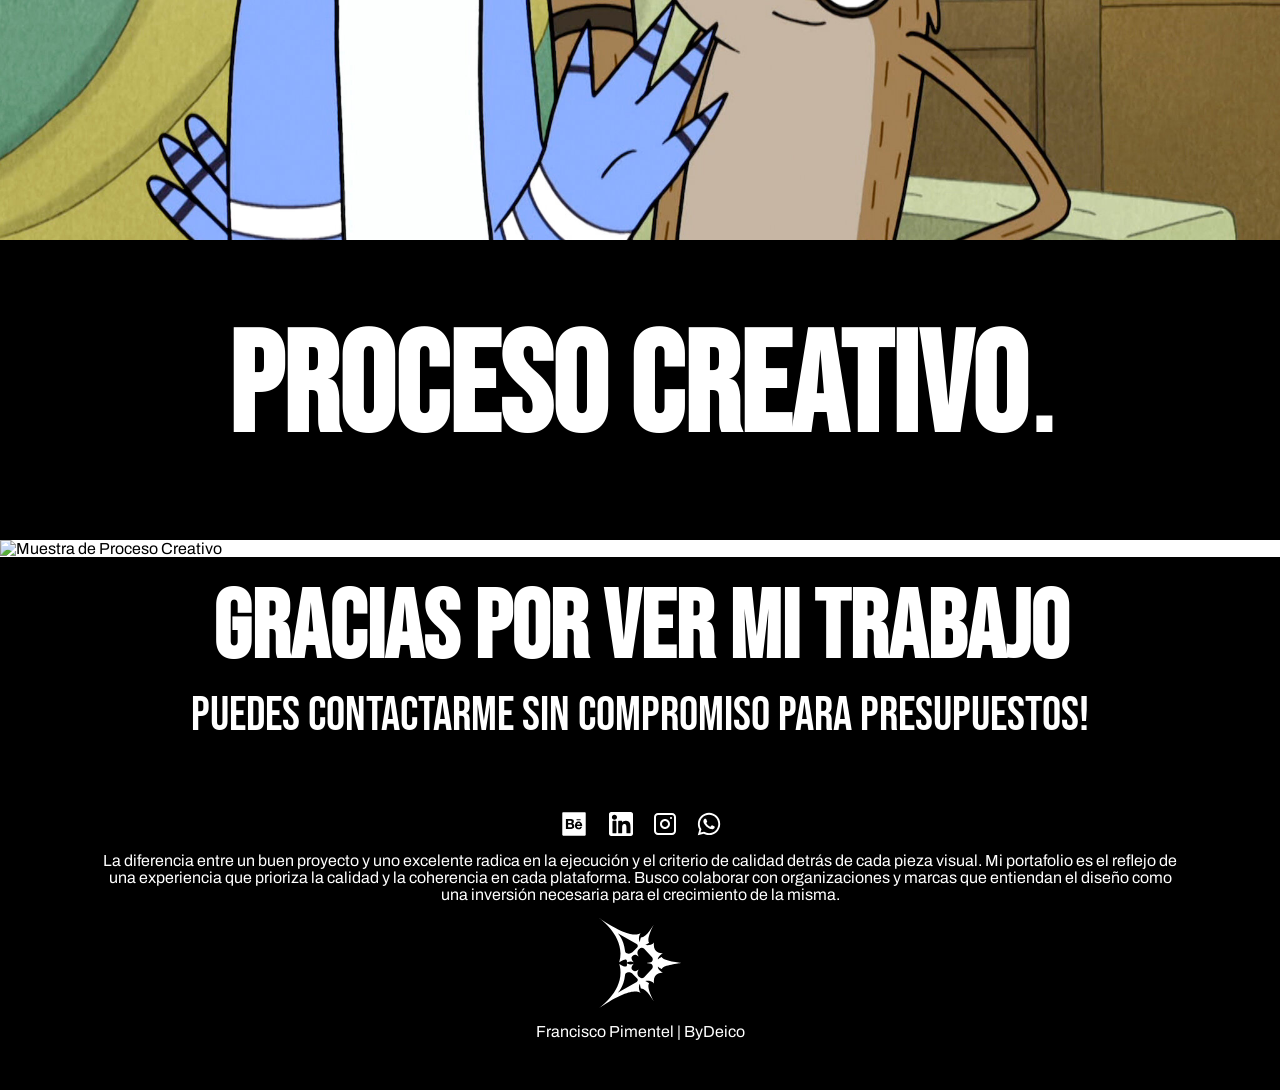
==== commit 537bef34: "Carlos ayuda 2.0" ====
--- a/base.html
+++ b/base.html
@@ -1,4 +1,4 @@
-<!DOCTYPE html>
+<!doctype html>
 <html lang="en">
   <head>
     <meta charset="UTF-8" />
@@ -60,7 +60,7 @@
         <a href="#sobremi">Proceso Creativo</a>
       </div>
       <div class="nav-logos">
-        <a href="link de Behance">
+        <a href="https://www.behance.net/ByDeico" target="_blank">
           <svg
             width="30px"
             height="30px"
@@ -73,7 +73,7 @@
             />
           </svg>
         </a>
-        <a href="link de Linkedin">
+        <a href="https://www.linkedin.com/in/bydeico/" target="_blank">
           <svg
             height="24px"
             width="24px"
@@ -97,7 +97,7 @@
             />
           </svg>
         </a>
-        <a href="link de Instagram">
+        <a href="https://www.instagram.com/bydeico/" target="_blank">
           <svg
             width="24px"
             height="24px"
@@ -120,7 +120,7 @@
             />
           </svg>
         </a>
-        <a href="link de Whatsapp">
+        <a href="wa.me/584142463942" target="_blank">
           <?xml version="1.0" encoding="utf-8"?>
           <!-- Uploaded to: SVG Repo, www.svgrepo.com, Generator: SVG Repo Mixer Tools -->
           <svg
@@ -308,7 +308,7 @@
     <!--Seccion de Contactos-->
     <div class="contacto">
       <div class="iconos">
-        <a href="link de Behance">
+        <a href="https://www.behance.net/ByDeico" target="_blank">
           <svg
             width="30px"
             height="30px"
@@ -321,7 +321,7 @@
             />
           </svg>
         </a>
-        <a href="link de Linkedin">
+        <a href="https://www.linkedin.com/in/bydeico/" target="_blank">
           <svg
             height="24px"
             width="24px"
@@ -345,7 +345,7 @@
             />
           </svg>
         </a>
-        <a href="link de Instagram">
+        <a href="https://www.instagram.com/bydeico/" target="_blank">
           <svg
             width="24px"
             height="24px"
@@ -368,7 +368,7 @@
             />
           </svg>
         </a>
-        <a href="link de Whatsapp">
+        <a href="wa.me/584142463942" target="_blank">
           <?xml version="1.0" encoding="utf-8"?>
           <!-- Uploaded to: SVG Repo, www.svgrepo.com, Generator: SVG Repo Mixer Tools -->
           <svg
@@ -386,7 +386,13 @@
         </a>
       </div>
       <div class="texto">
-        <p>Aqui va el texto que quieras</p>
+        <p>
+          La diferencia entre un buen proyecto y uno excelente radica en la ejecución y el criterio
+          de calidad detrás de cada pieza visual. Mi portafolio es el reflejo de una experiencia que
+          prioriza la calidad y la coherencia en cada plataforma. Busco colaborar con organizaciones
+          y marcas que entiendan el diseño como una inversión necesaria para el crecimiento de la
+          misma.
+        </p>
       </div>
       <div class="logo">
         <svg
@@ -425,7 +431,7 @@
         </svg>
       </div>
       <div class="firma">
-        <p>Soy gay</p>
+        <p>Francisco Pimentel | ByDeico</p>
       </div>
     </div>
     <script src="nav-visibility.js"></script>
--- a/visual.css
+++ b/visual.css
@@ -71,6 +71,12 @@
   align-items: center;
   justify-content: center;
   color: white;
+  text-align: center;
+}
+
+div.contacto div.texto {
+  column-count: 2;
+  column-gap: 20px;
 }
 
 div.contacto div.logo {
--- a/nav.css
+++ b/nav.css
@@ -3,7 +3,7 @@
   flex-direction: row;
   align-items: center;
   justify-content: space-between;
-  height: 50px;
+  height: fit-content;
   position: fixed;
   top: 0;
   left: 0;
@@ -14,9 +14,7 @@
   -webkit-backdrop-filter: blur(8px);
   transform: translateY(0);
   opacity: 1;
-  transition:
-    transform 0.35s cubic-bezier(0.4, 0, 0.2, 1),
-    opacity 0.25s ease;
+  transition: transform 0.35s cubic-bezier(0.4, 0, 0.2, 1), opacity 0.25s ease;
   will-change: transform, opacity;
 }
 
@@ -40,7 +38,7 @@
 }
 
 nav .nav-deico .nav-svg {
-  height: 80%;
+  height: 50px;
   fill: black;
   padding-left: 15px;
 }
@@ -50,6 +48,7 @@
   flex-direction: row;
   align-items: center;
   justify-content: center;
+  flex-wrap: wrap;
   gap: 5px;
   width: 200px;
 }
@@ -69,6 +68,7 @@
   flex-direction: row;
   align-items: center;
   justify-content: space-between;
+  flex-wrap: wrap;
   height: 100%;
 }
 
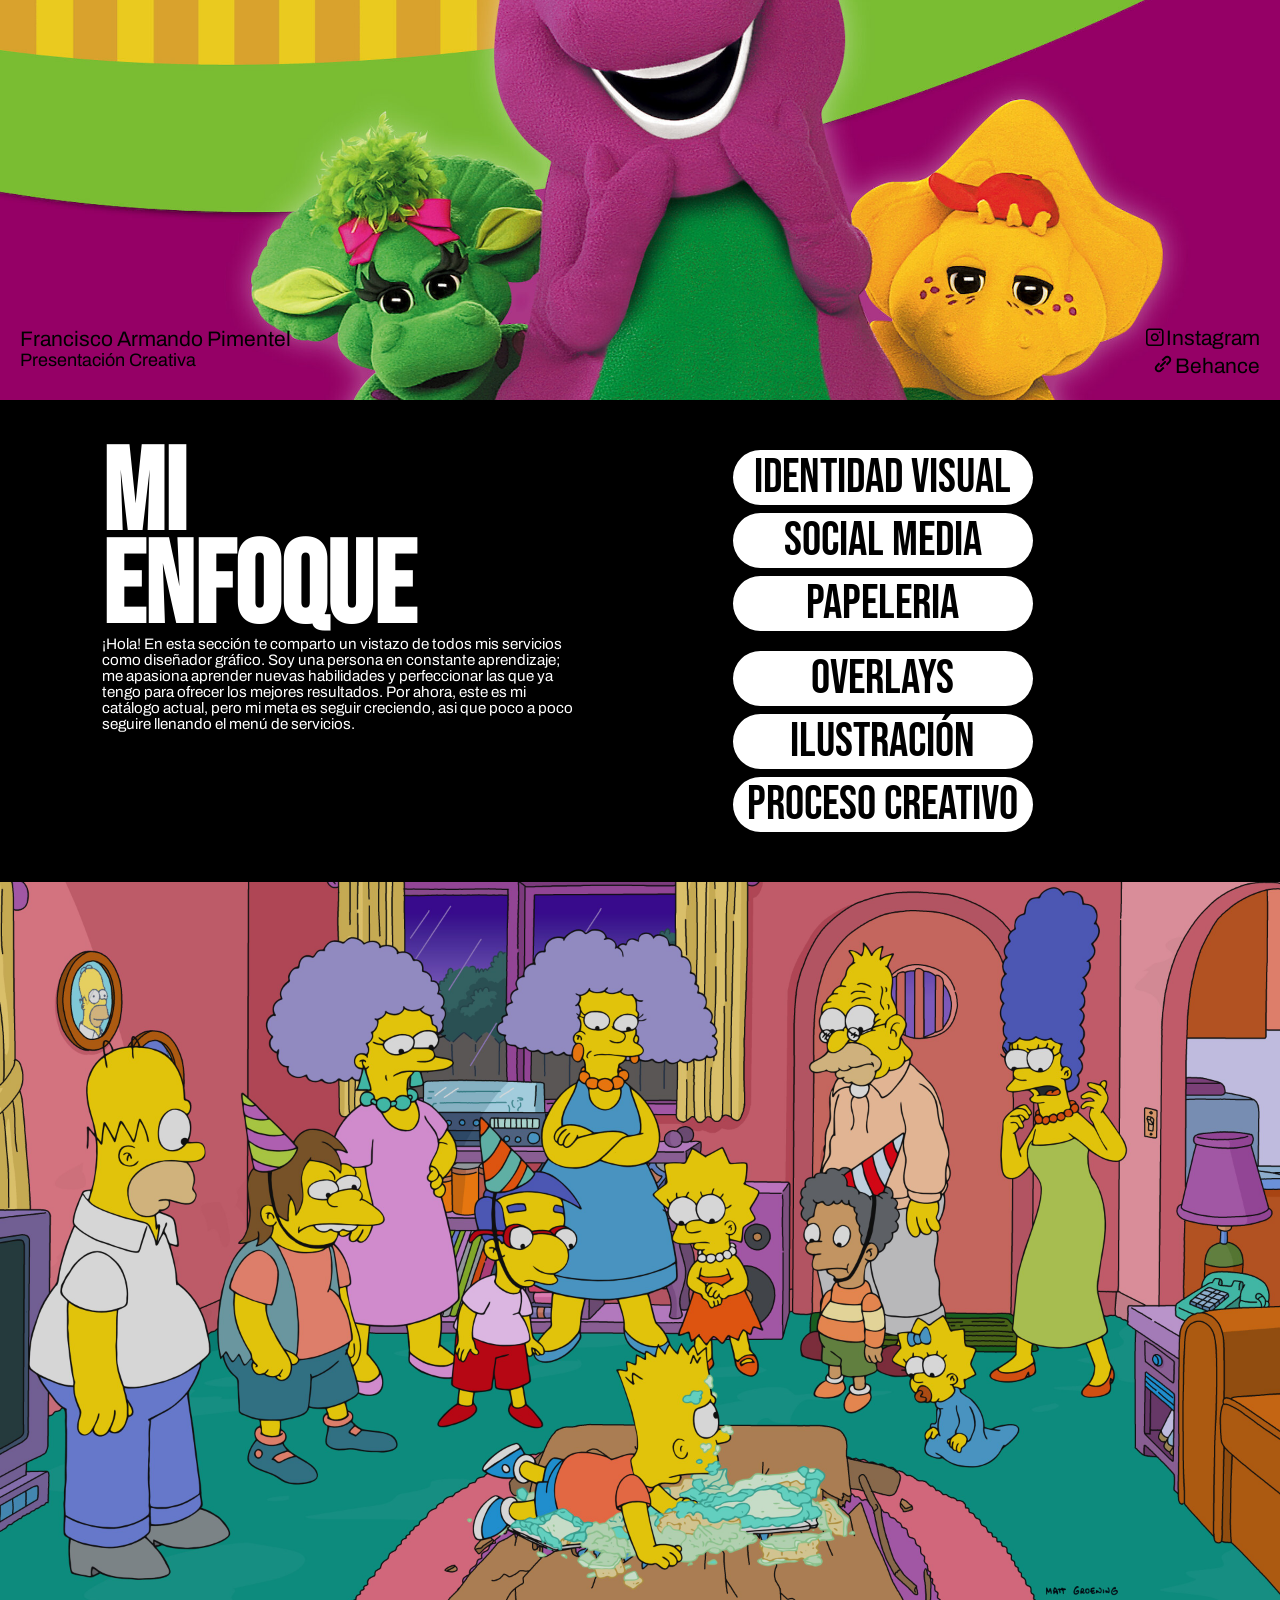
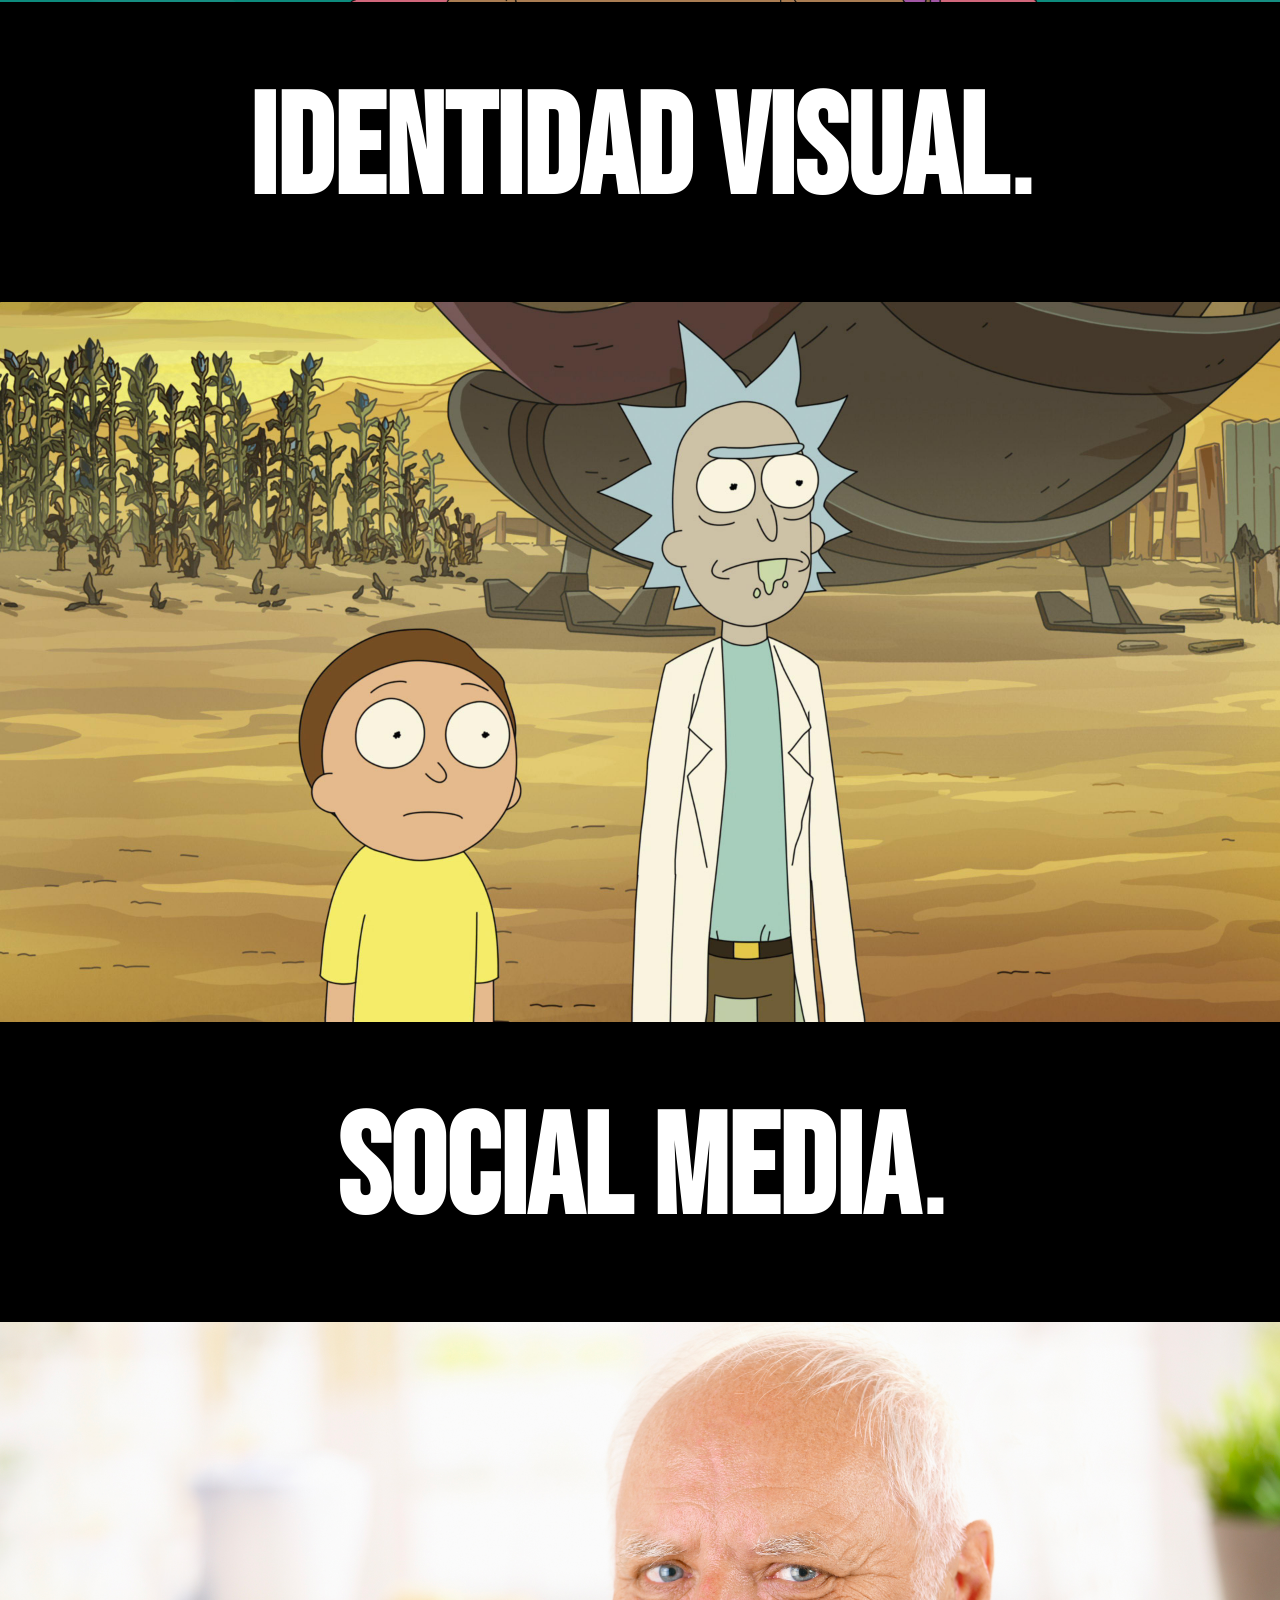
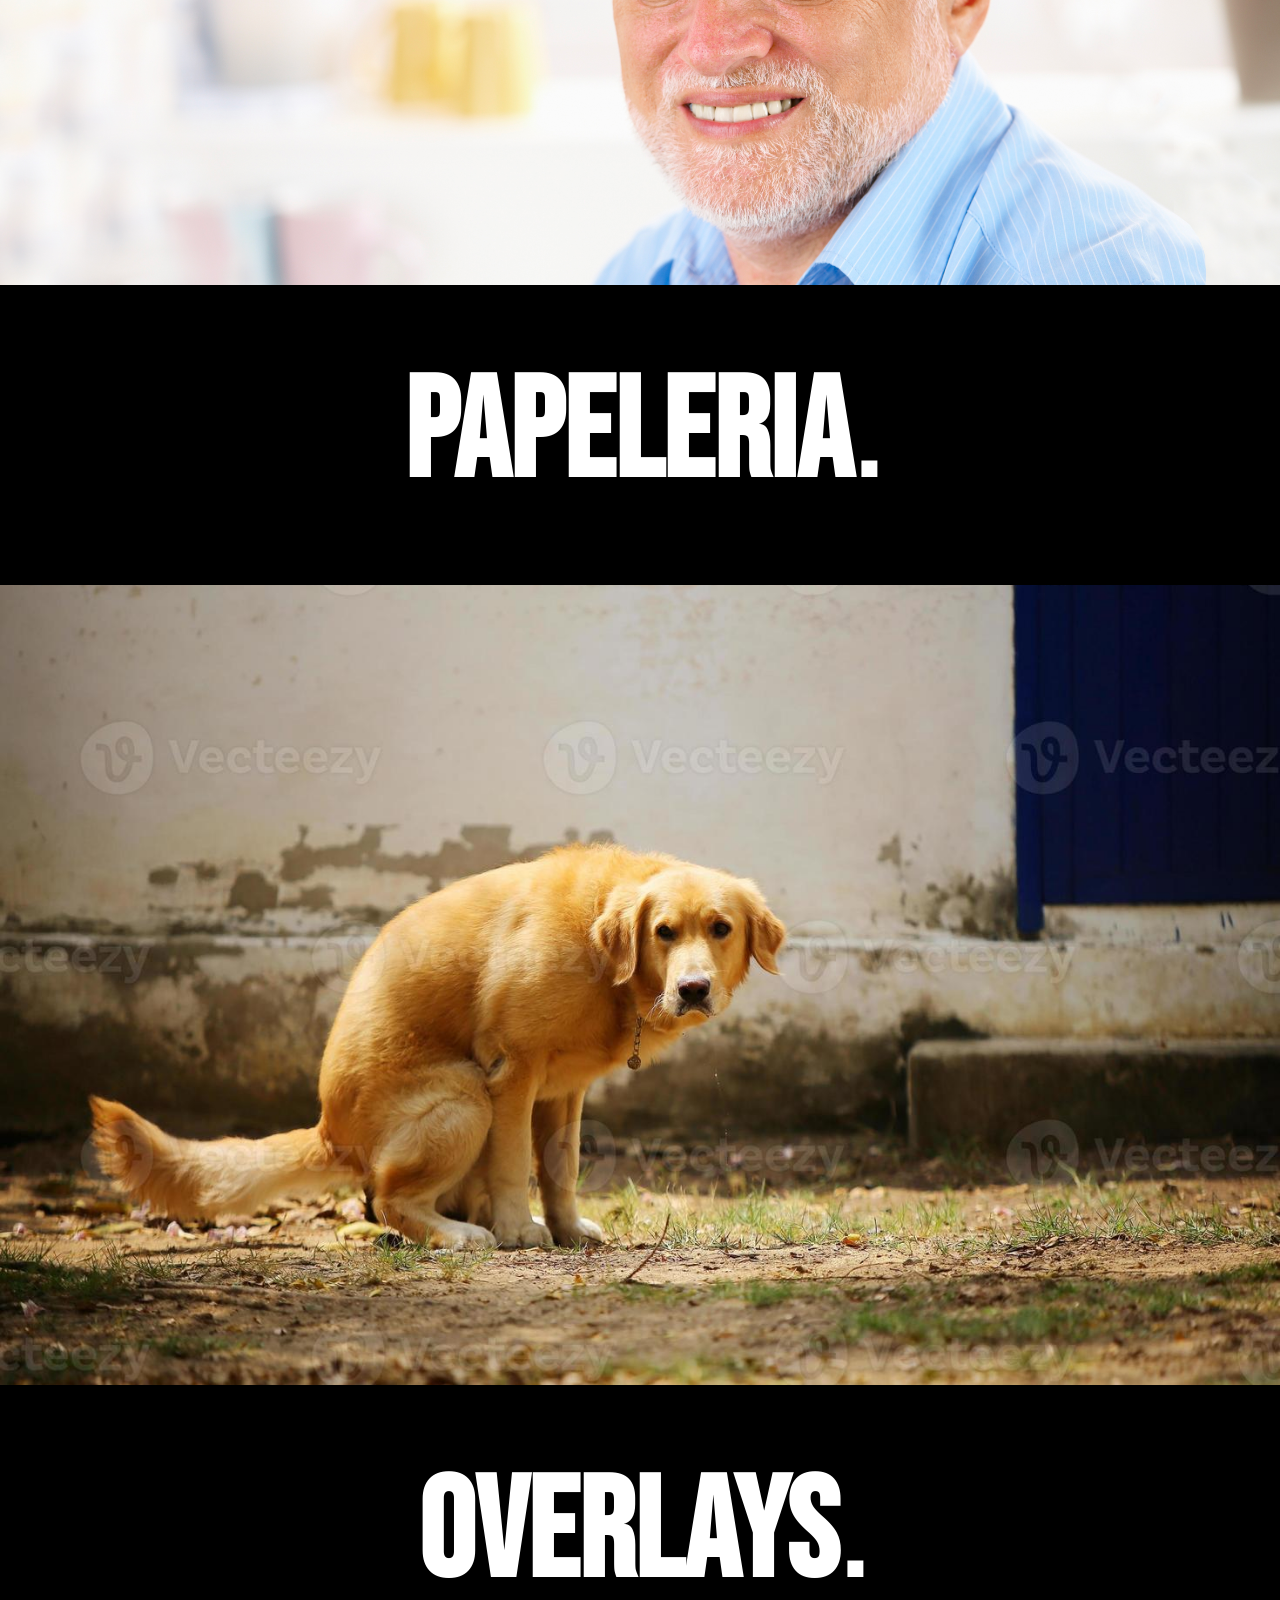
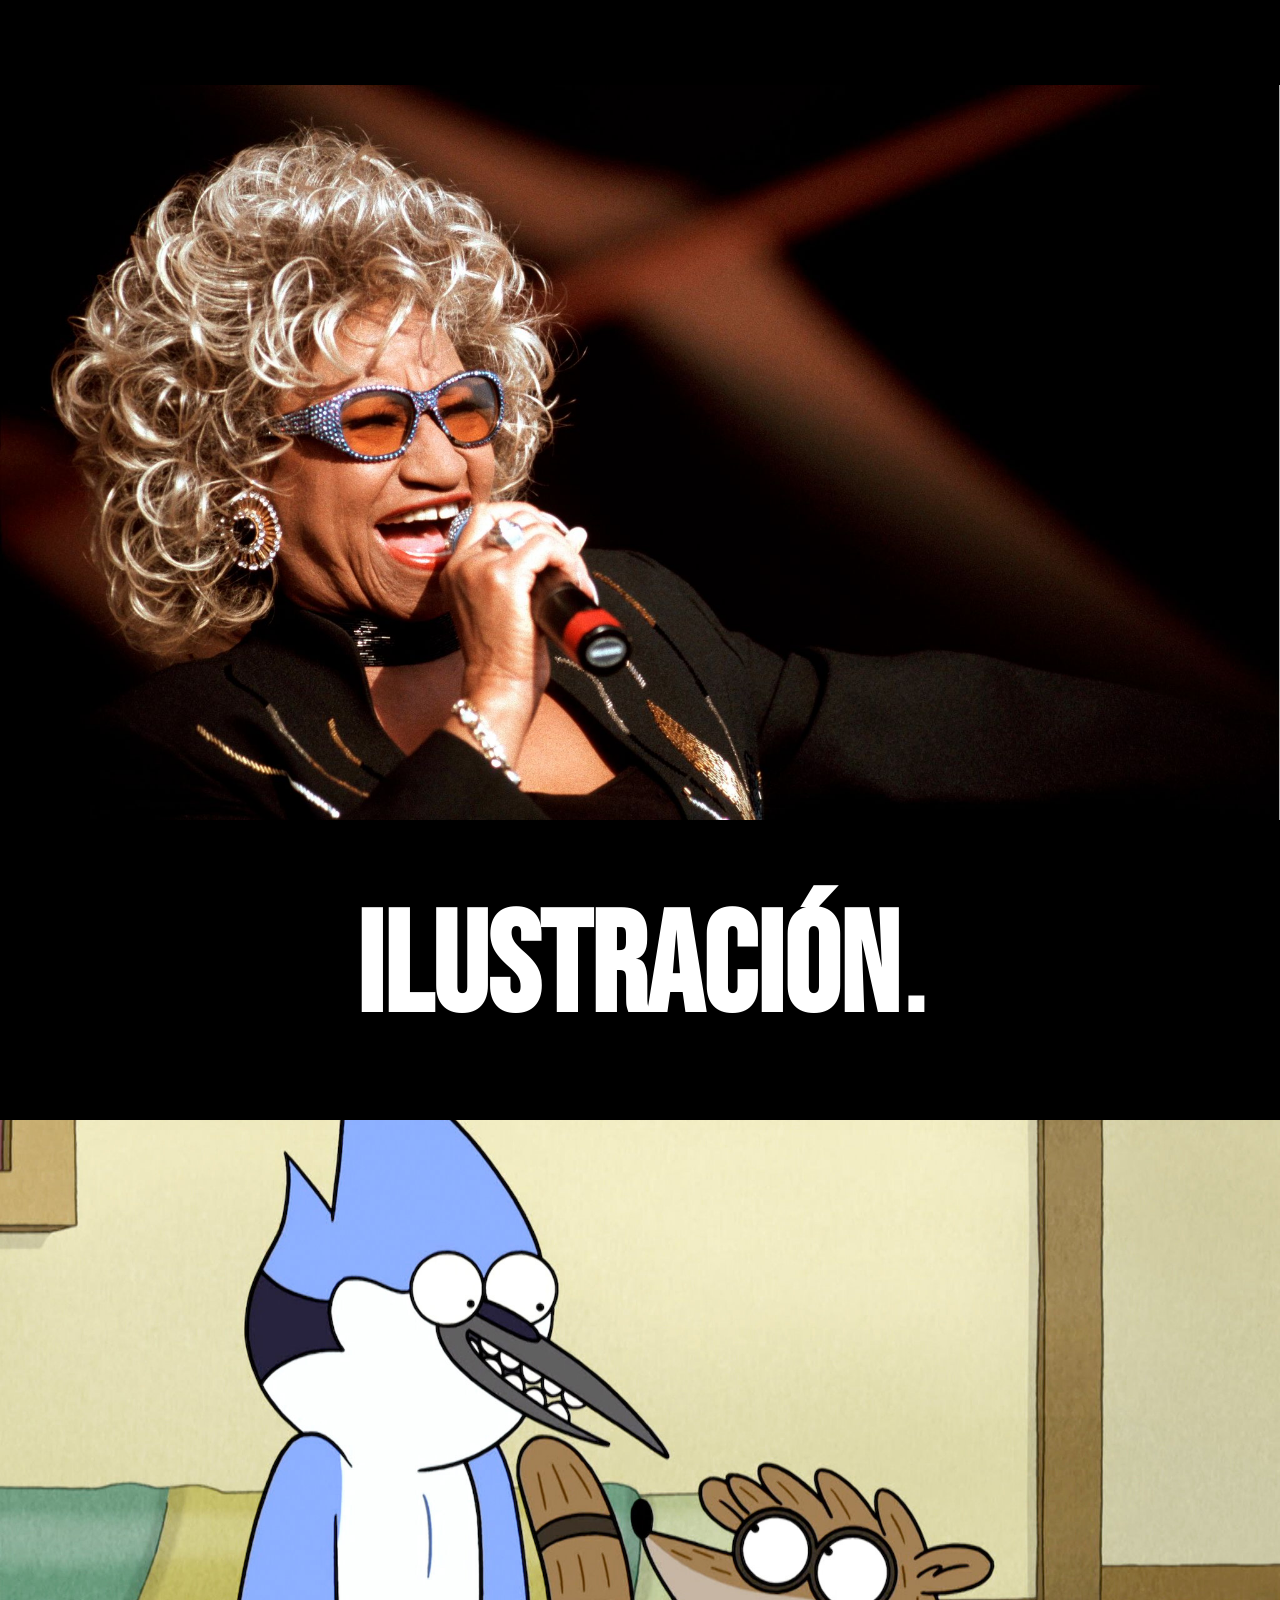
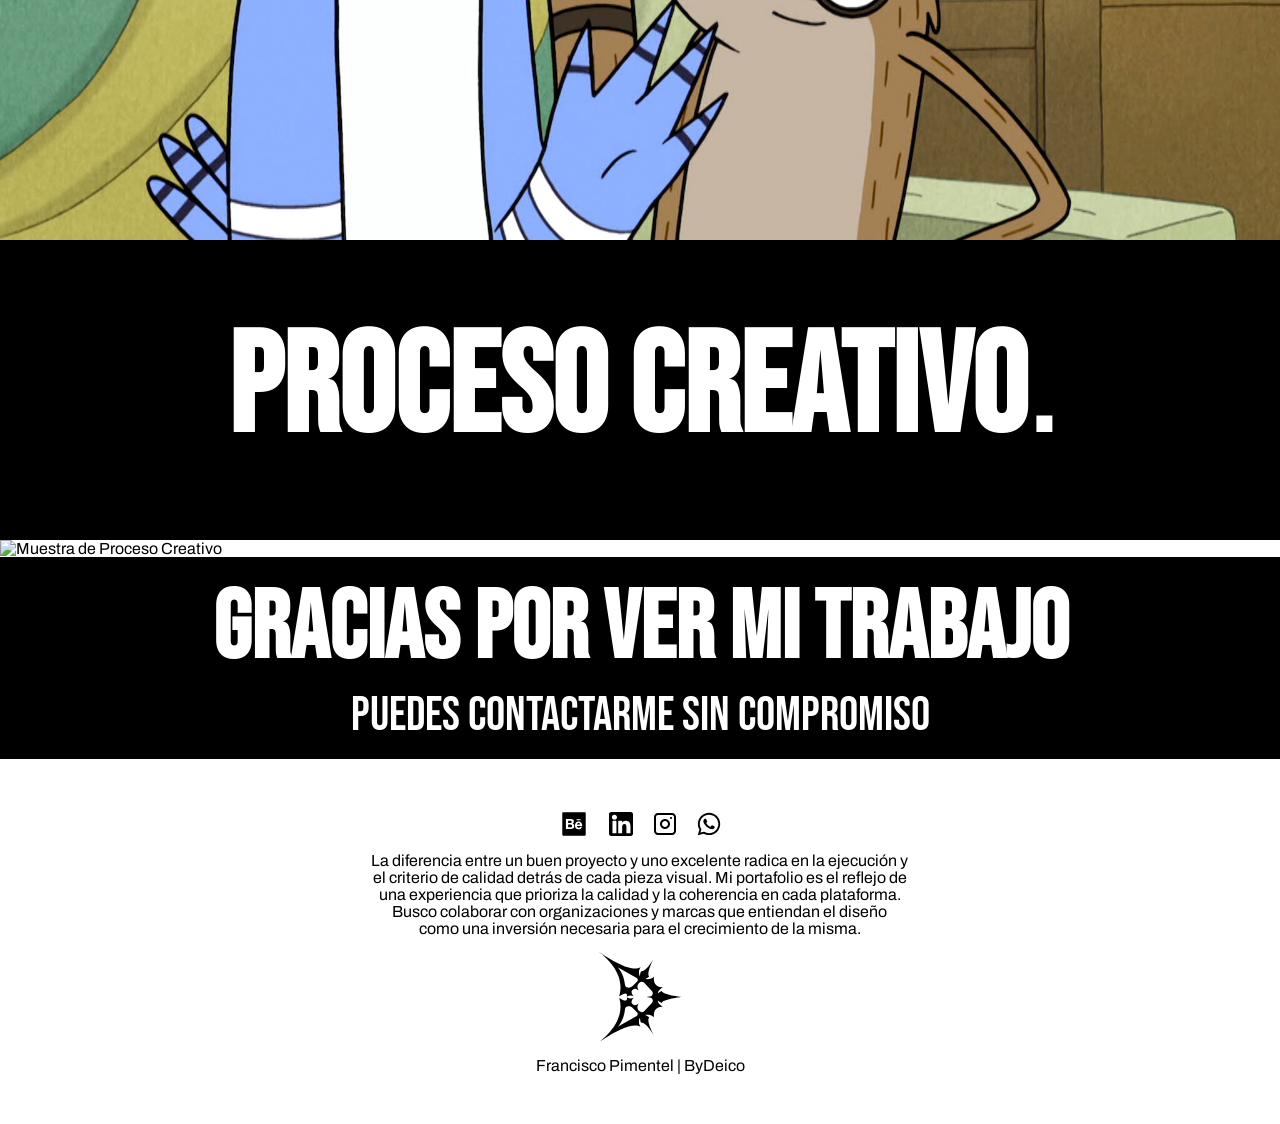
==== commit 7949c6bf: "Diseño Listo" ====
--- a/base.html
+++ b/base.html
@@ -120,7 +120,7 @@
             />
           </svg>
         </a>
-        <a href="wa.me/584142463942" target="_blank">
+        <a href="https://wa.me/584142463942" target="_blank">
           <?xml version="1.0" encoding="utf-8"?>
           <!-- Uploaded to: SVG Repo, www.svgrepo.com, Generator: SVG Repo Mixer Tools -->
           <svg
@@ -302,7 +302,7 @@
     <!--Titulo Proceso Creativo-->
     <div class="titulof">
       <h3>Gracias por ver mi trabajo</h3>
-      <p>Puedes contactarme sin compromiso para presupuestos!</p>
+      <p>Puedes contactarme sin compromiso</p>
     </div>
 
     <!--Seccion de Contactos-->
@@ -368,7 +368,7 @@
             />
           </svg>
         </a>
-        <a href="wa.me/584142463942" target="_blank">
+        <a href="https://wa.me/584142463942" target="_blank">
           <?xml version="1.0" encoding="utf-8"?>
           <!-- Uploaded to: SVG Repo, www.svgrepo.com, Generator: SVG Repo Mixer Tools -->
           <svg
--- a/visual.css
+++ b/visual.css
@@ -42,7 +42,7 @@
 
 /*Seccion de Contactos*/
 div.contacto {
-  background: black;
+  background: white;
   height: fit-content;
   width: 100%;
   display: flex;
@@ -60,7 +60,7 @@
 }
 
 div.contacto div.iconos svg {
-  fill: white;
+  fill: black;
   text-decoration: none;
 }
 
@@ -70,13 +70,12 @@
   flex-direction: row;
   align-items: center;
   justify-content: center;
-  color: white;
+  color: black;
   text-align: center;
 }
 
-div.contacto div.texto {
-  column-count: 2;
-  column-gap: 20px;
+div.contacto div.texto p {
+  width: 50%;
 }
 
 div.contacto div.logo {
@@ -89,5 +88,5 @@
 div.contacto div.logo svg {
   width: 100px;
   height: 100px;
-  fill: white;
+  fill: black;
 }
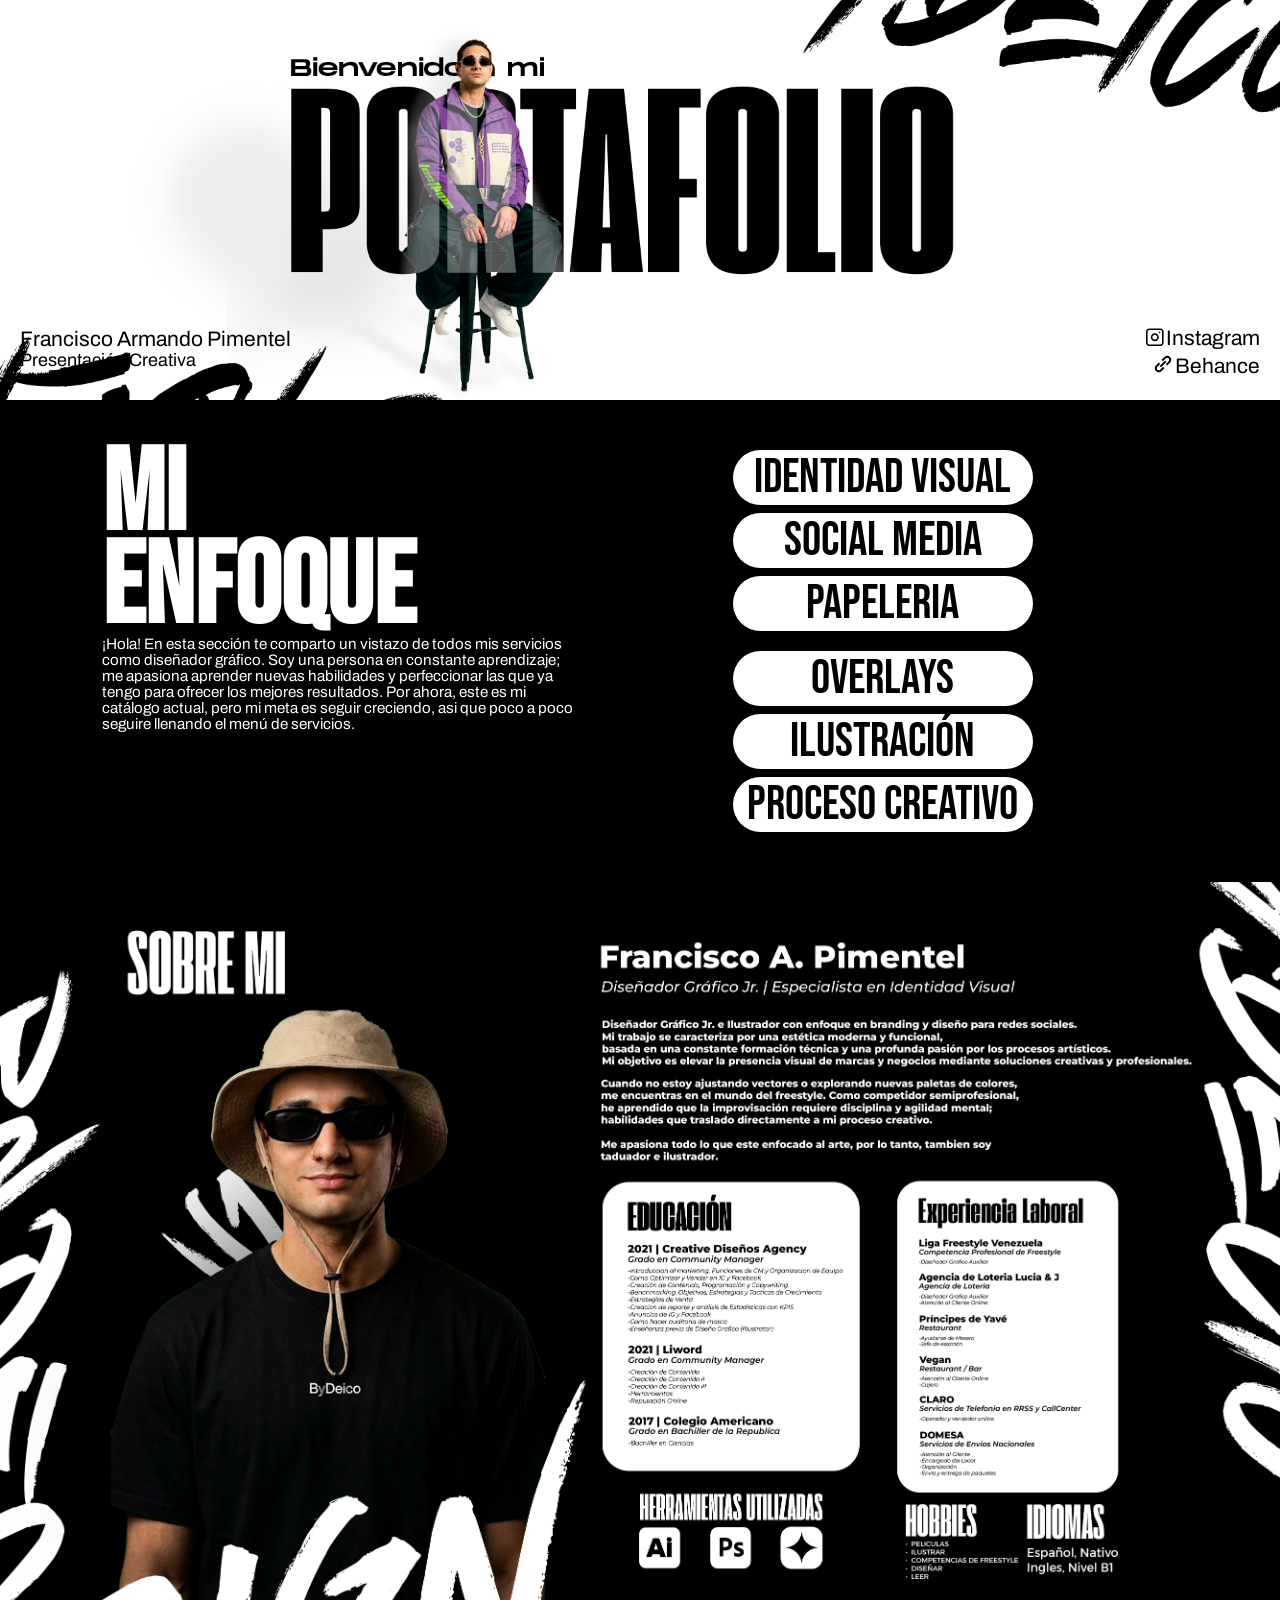
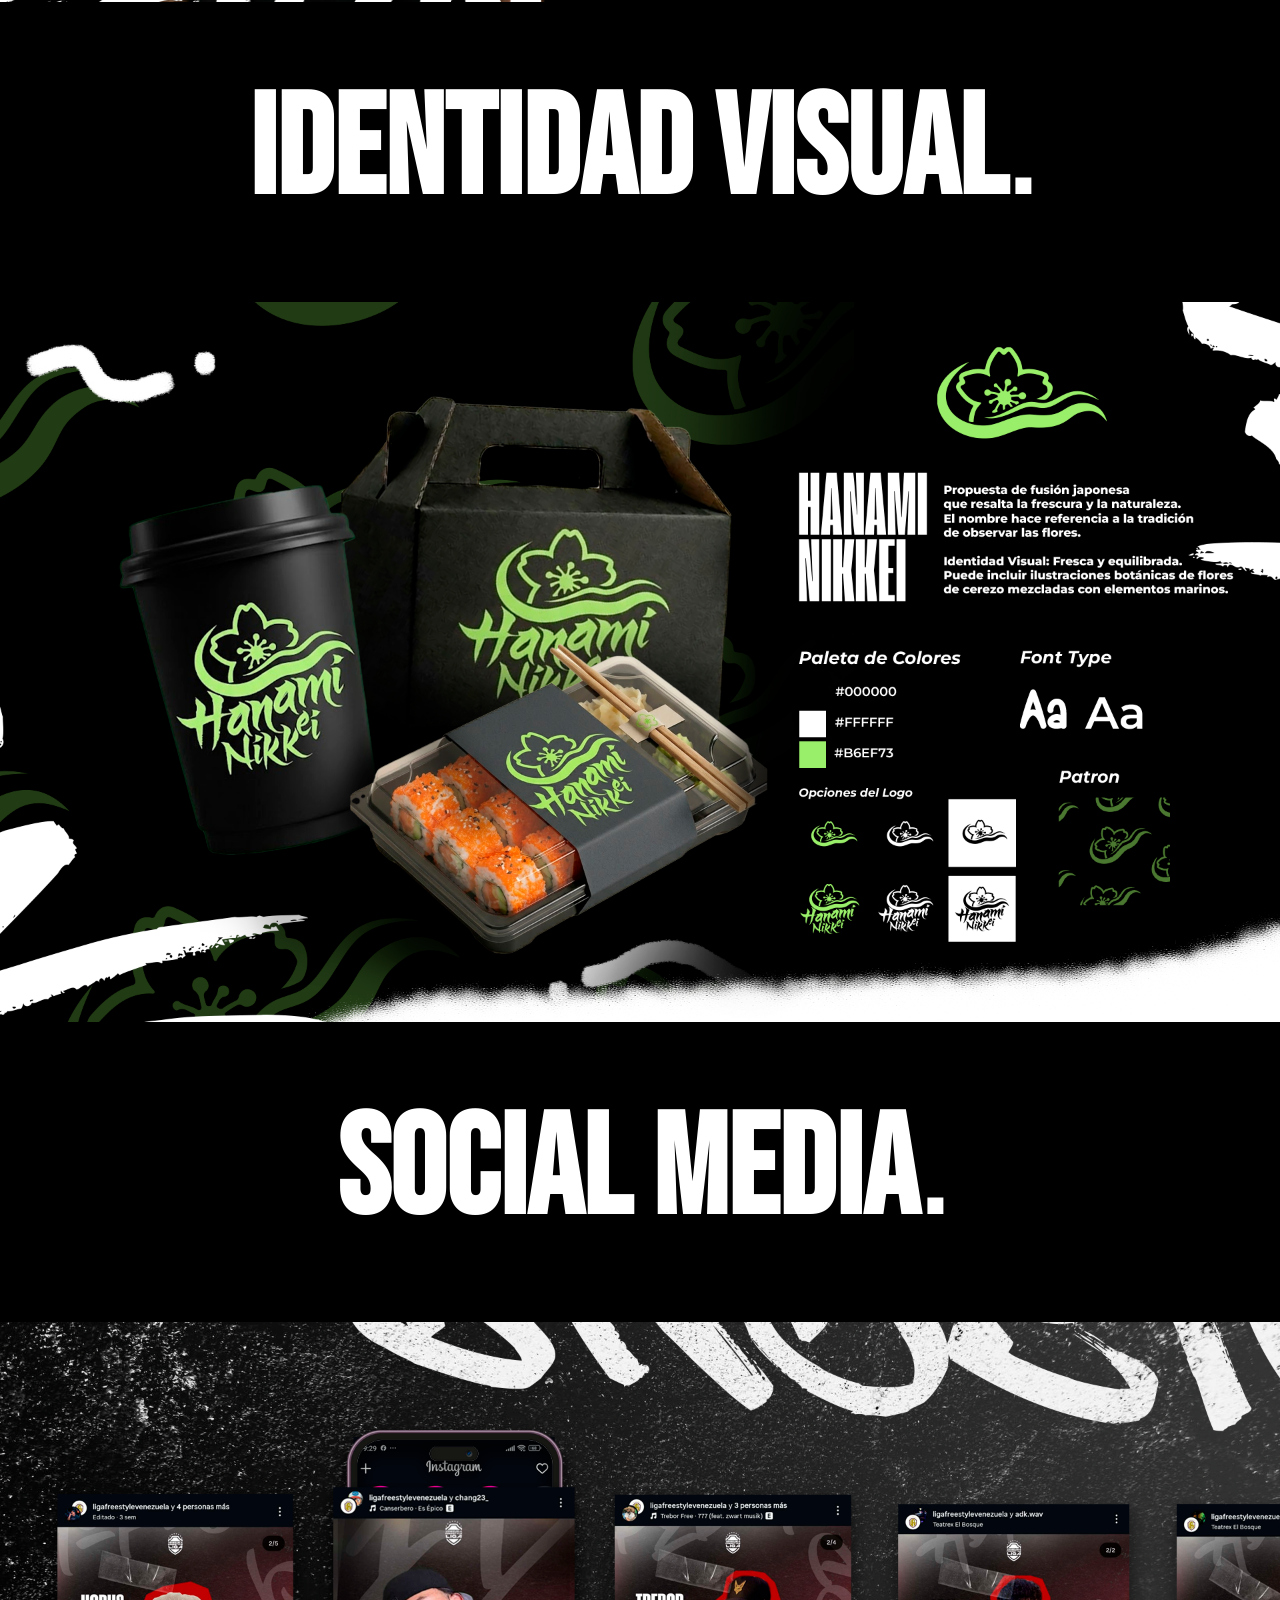
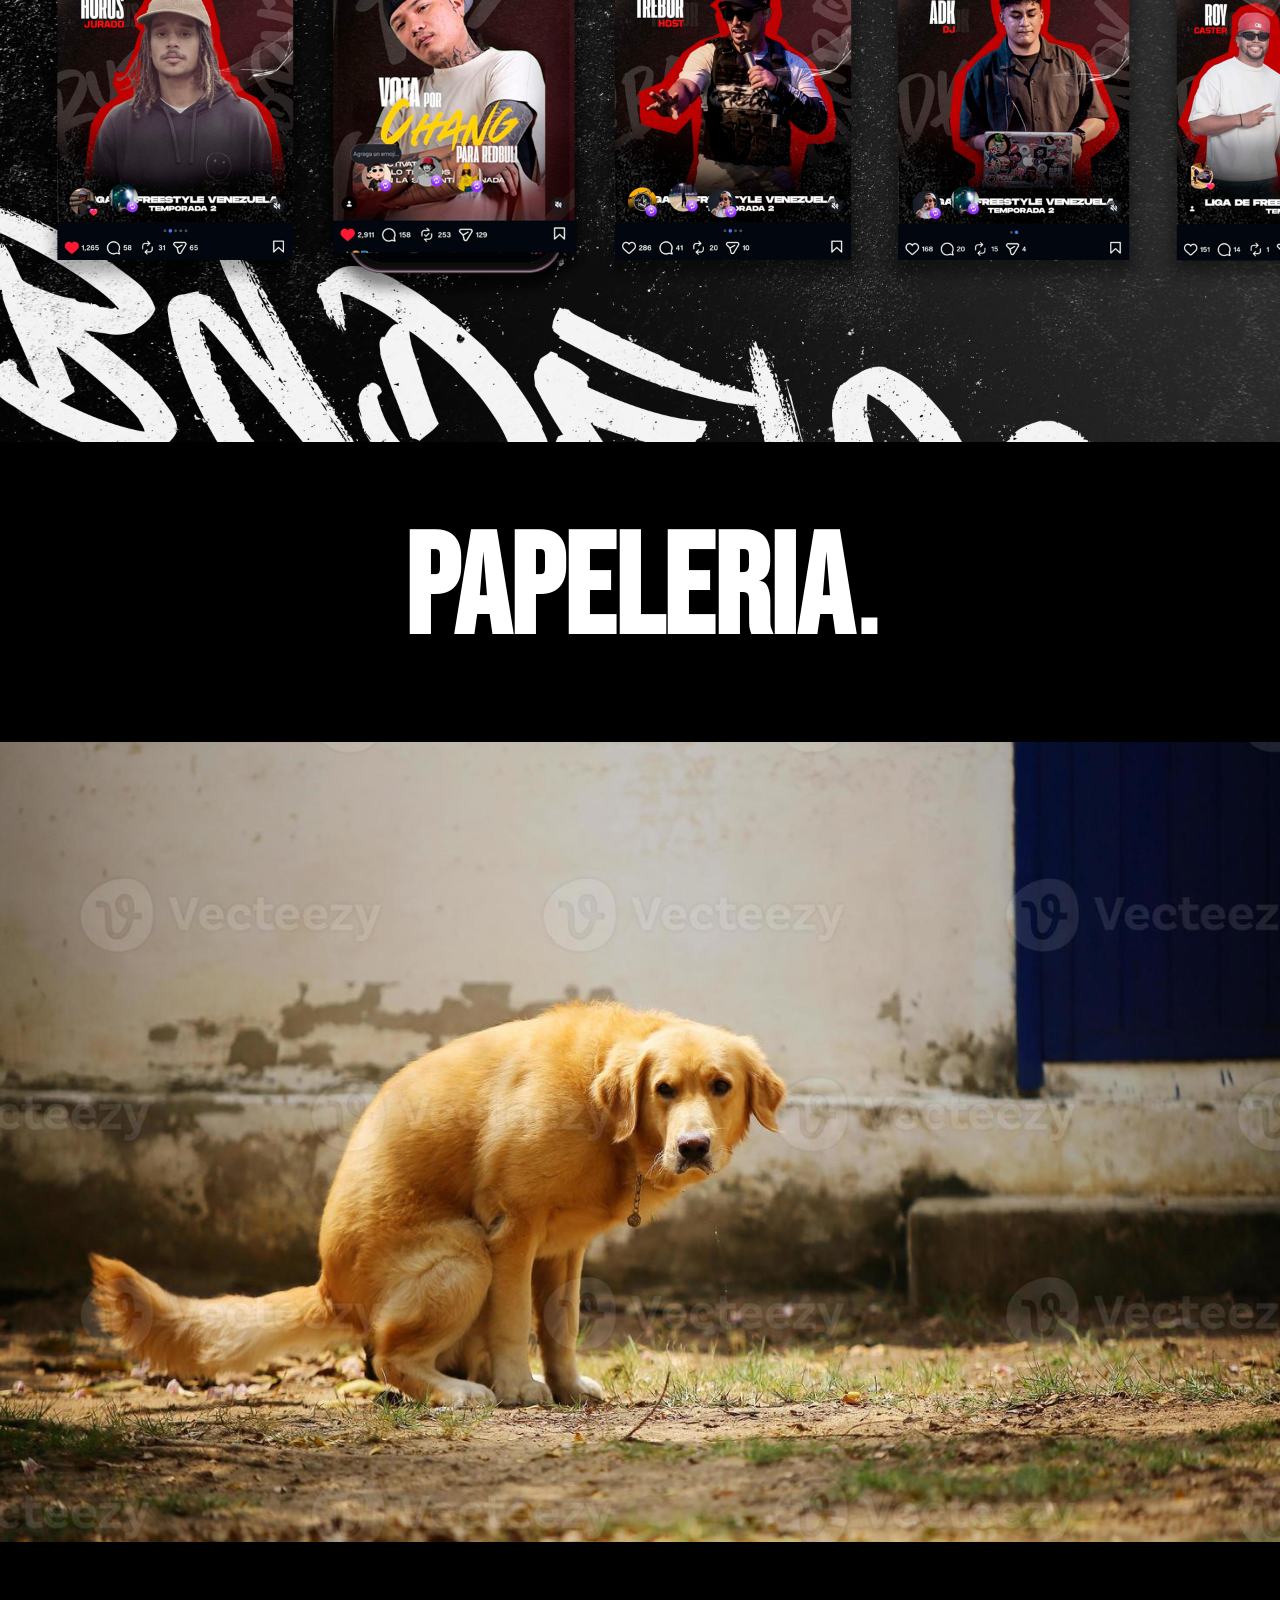
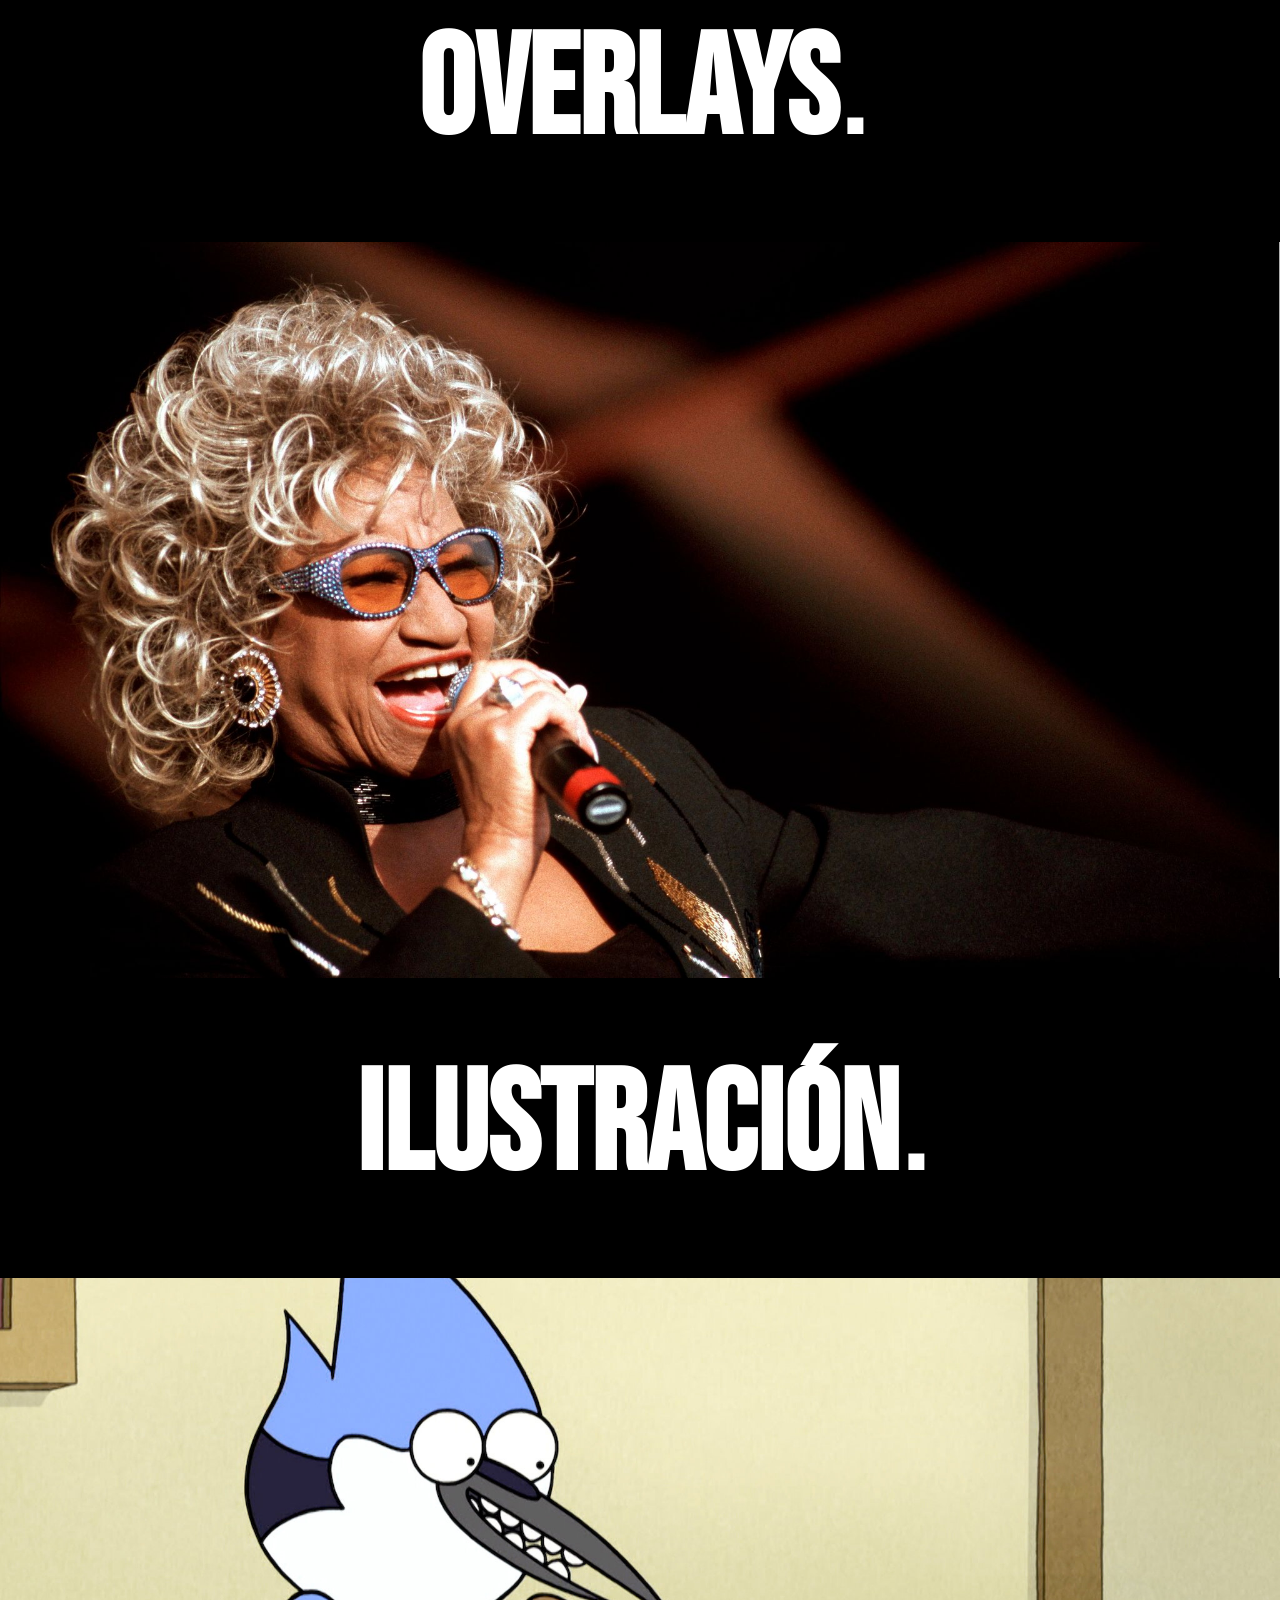
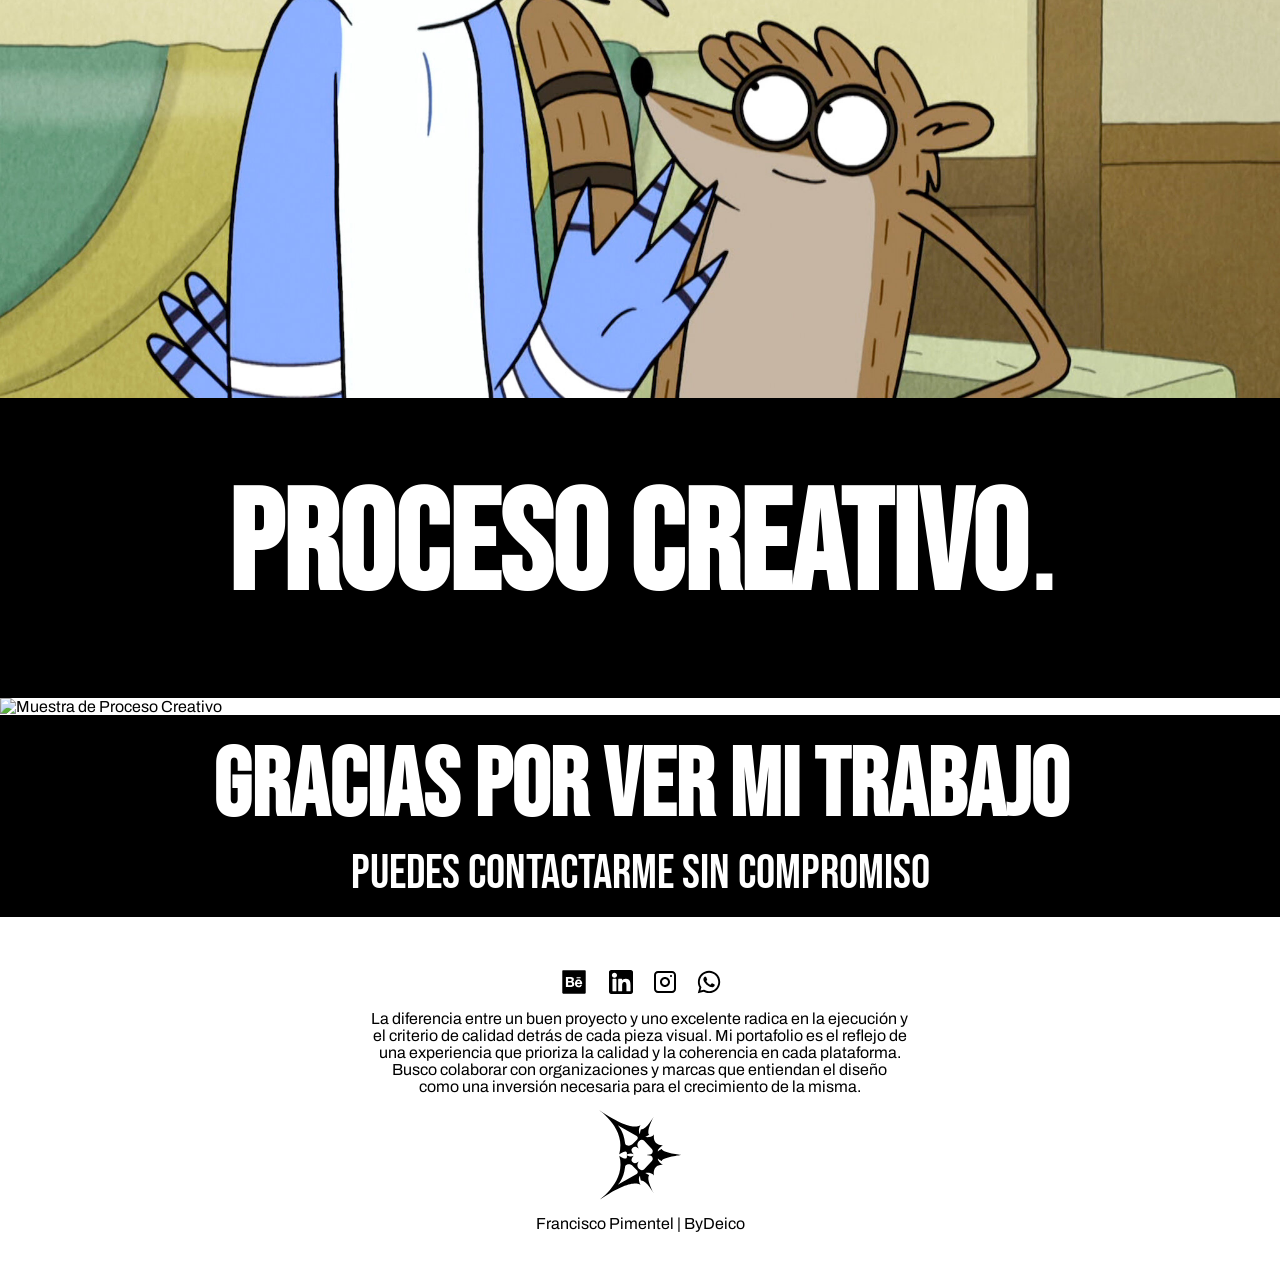
==== commit 1f291410: "Avance 17/3/26 Se Agregaron assets" ====
--- a/base.html
+++ b/base.html
@@ -52,12 +52,12 @@
         </svg>
       </div>
       <div class="nav-botones">
-        <a href="#sobremi">Identidad Visual</a>
-        <a href="#sobremi">Social Media</a>
-        <a href="#sobremi">Papeleria</a>
-        <a href="#sobremi">Overlays</a>
-        <a href="#sobremi">Ilustración</a>
-        <a href="#sobremi">Proceso Creativo</a>
+        <a href="#identidadvisualv">Identidad Visual</a>
+        <a href="#socialmediav">Social Media</a>
+        <a href="#papeleriav">Papeleria</a>
+        <a href="#overlaysv">Overlays</a>
+        <a href="#ilustracionv">Ilustración</a>
+        <a href="#procesocreativov">Proceso Creativo</a>
       </div>
       <div class="nav-logos">
         <a href="https://www.behance.net/ByDeico" target="_blank">
@@ -140,7 +140,7 @@
     </nav>
     <div class="imagen-contenedor">
       <!--Imagen de Portada, link de Behance, y texto-->
-      <img class="portada-imagen" src="assetsdejoda/barnie.jpg" alt="Potada Portafolio" />
+      <img class="portada-imagen" src="assets/Imagenes/portada.png" alt="Potada Portafolio" />
       <div class="texto-encima dg1">
         <!--Subtitulo del Nombre-->
         <h2>Presentación Creativa</h2>
@@ -229,41 +229,41 @@
       </div>
       <div class="seccion-botones">
         <div class="mask-btn">
-          <a class="botonb" href="#sobremi">Identidad Visual</a>
-          <a class="botonb" href="#sobremi">Social Media</a>
-          <a class="botonb" href="#sobremi">Papeleria</a>
+          <a class="botonb" href="#identidadvisualv">Identidad Visual</a>
+          <a class="botonb" href="#socialmediav">Social Media</a>
+          <a class="botonb" href="#papeleriav">Papeleria</a>
         </div>
         <div class="mask-btn">
-          <a class="botonb" href="#sobremi">Overlays</a>
-          <a class="botonb" href="#sobremi">Ilustración</a>
-          <a class="botonb" href="#sobremi">Proceso Creativo</a>
+          <a class="botonb" href="#overlaysv">Overlays</a>
+          <a class="botonb" href="#ilustracionv">Ilustración</a>
+          <a class="botonb" href="#procesocreativov">Proceso Creativo</a>
         </div>
       </div>
     </div>
     <div class="imagen-contenedor" id="sobremi">
       <!--Aqui ira la imagen sobre mi-->
-      <img src="assetsdejoda/laslocuras.jpg" alt="About Me" />
-    </div>
-
-    <div class="titulo">
+      <img src="assets/Imagenes/sobremi.png" alt="About Me" />
+    </div>
+
+    <div class="titulo" id="identidadvisualv">
       <!--Titulo Identidad Visual-->
       <h3>Identidad Visual</h3>
     </div>
     <div class="imagen-contenedor">
       <!--Imagen de Mockups y varios logos-->
-      <img src="assetsdejoda/rickym.jpg" alt="Mockups" />
-    </div>
-
-    <div class="titulo">
+      <img src="assets/Imagenes/branding.png" alt="Mockups" />
+    </div>
+
+    <div class="titulo" id="socialmediav">
       <!--Titulo Social Media-->
       <h3 class="titulos">Social Media</h3>
     </div>
     <div class="imagen-contenedor">
       <!--Imagen de Posts-->
-      <img src="assetsdejoda/señorseñor.png" alt="Muestra de Posts" />
-    </div>
-
-    <div class="titulo">
+      <img src="assets/Imagenes/socialmedia.png" alt="Muestra de Posts" />
+    </div>
+
+    <div class="titulo" id="papeleriav">
       <!--Titulo Papeleria-->
       <h3 class="titulos">Papeleria</h3>
     </div>
@@ -273,7 +273,7 @@
     </div>
 
     <!--Titulo Overlays-->
-    <div class="titulo">
+    <div class="titulo" id="overlaysv">
       <h3 class="titulos">Overlays</h3>
     </div>
     <div class="imagen-contenedor">
@@ -282,7 +282,7 @@
     </div>
 
     <!--Titulo Ilustracion-->
-    <div class="titulo">
+    <div class="titulo" id="ilustracionv">
       <h3 class="titulos">Ilustración</h3>
     </div>
     <div class="imagen-contenedor">
@@ -291,7 +291,7 @@
     </div>
 
     <!--Titulo Proceso Creativo-->
-    <div class="titulo">
+    <div class="titulo" id="procesocreativov">
       <h3 class="titulos">Proceso Creativo</h3>
     </div>
     <div class="imagen-contenedor">
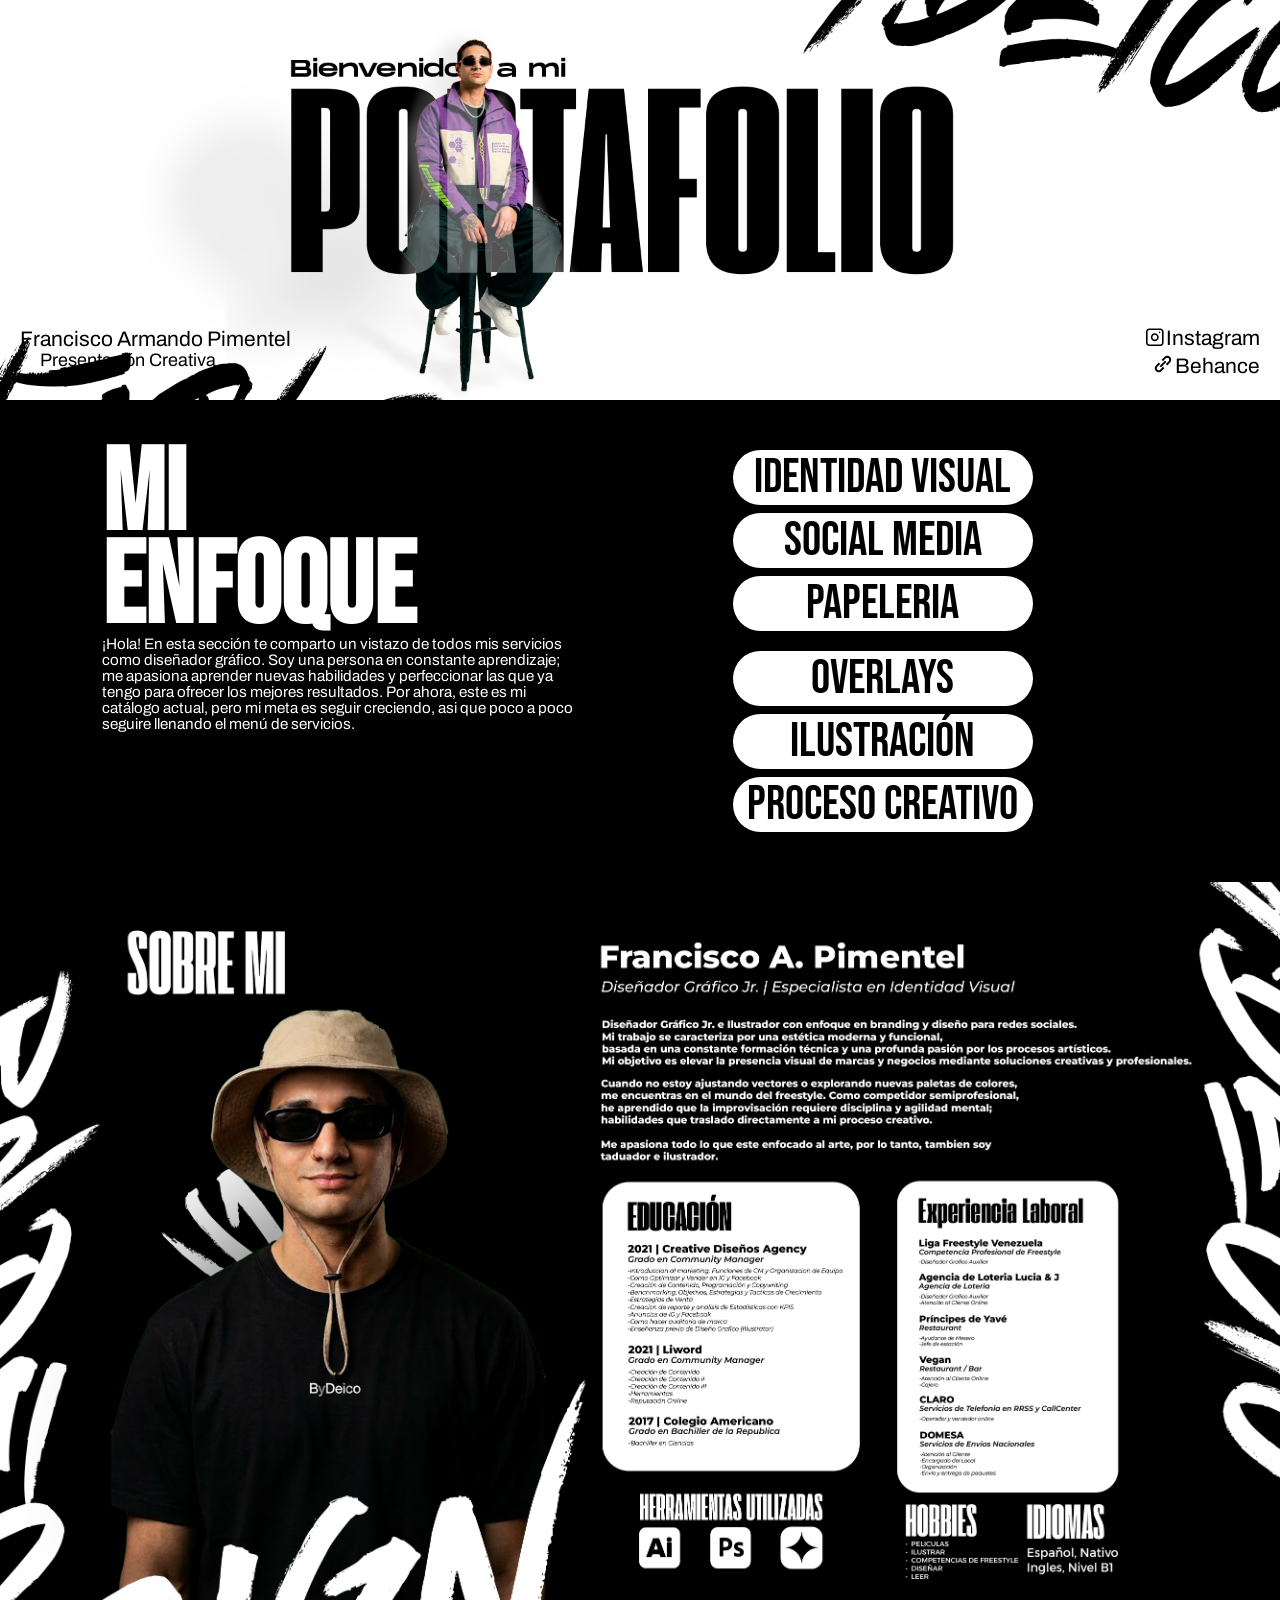
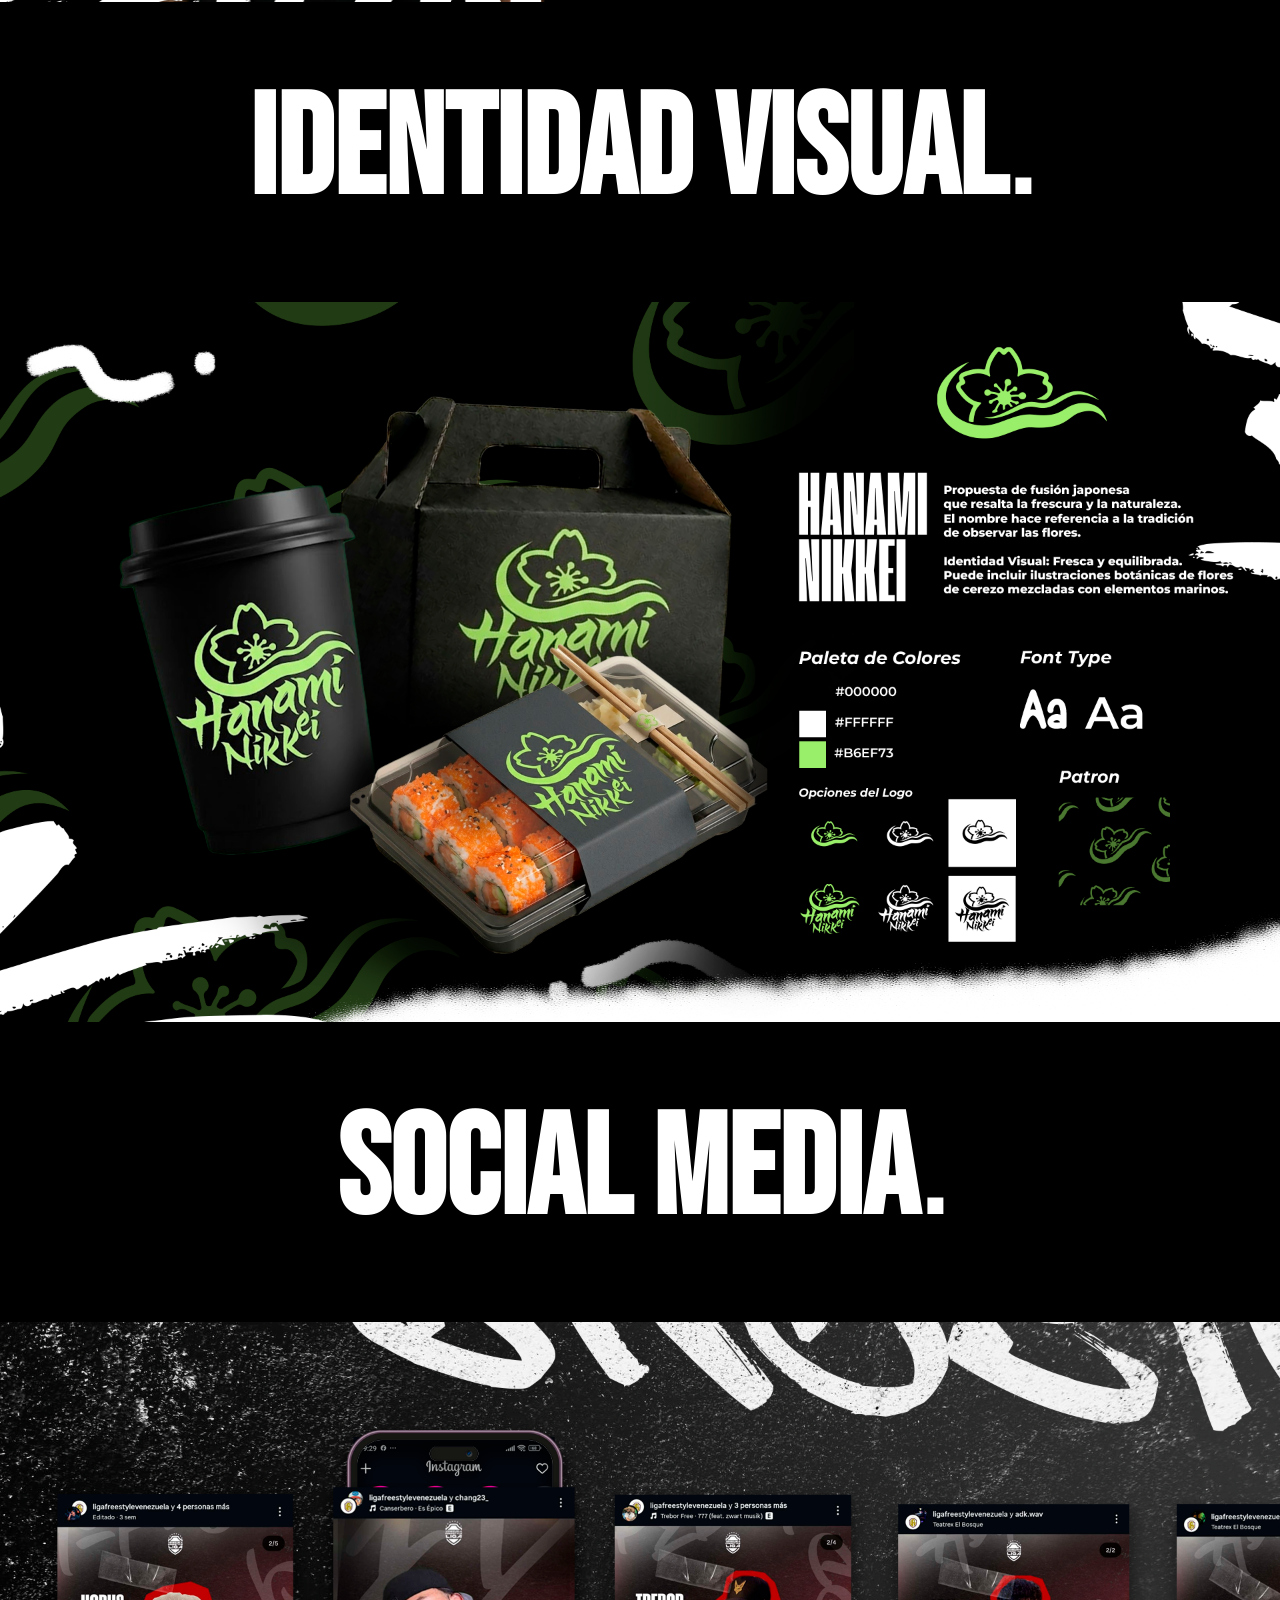
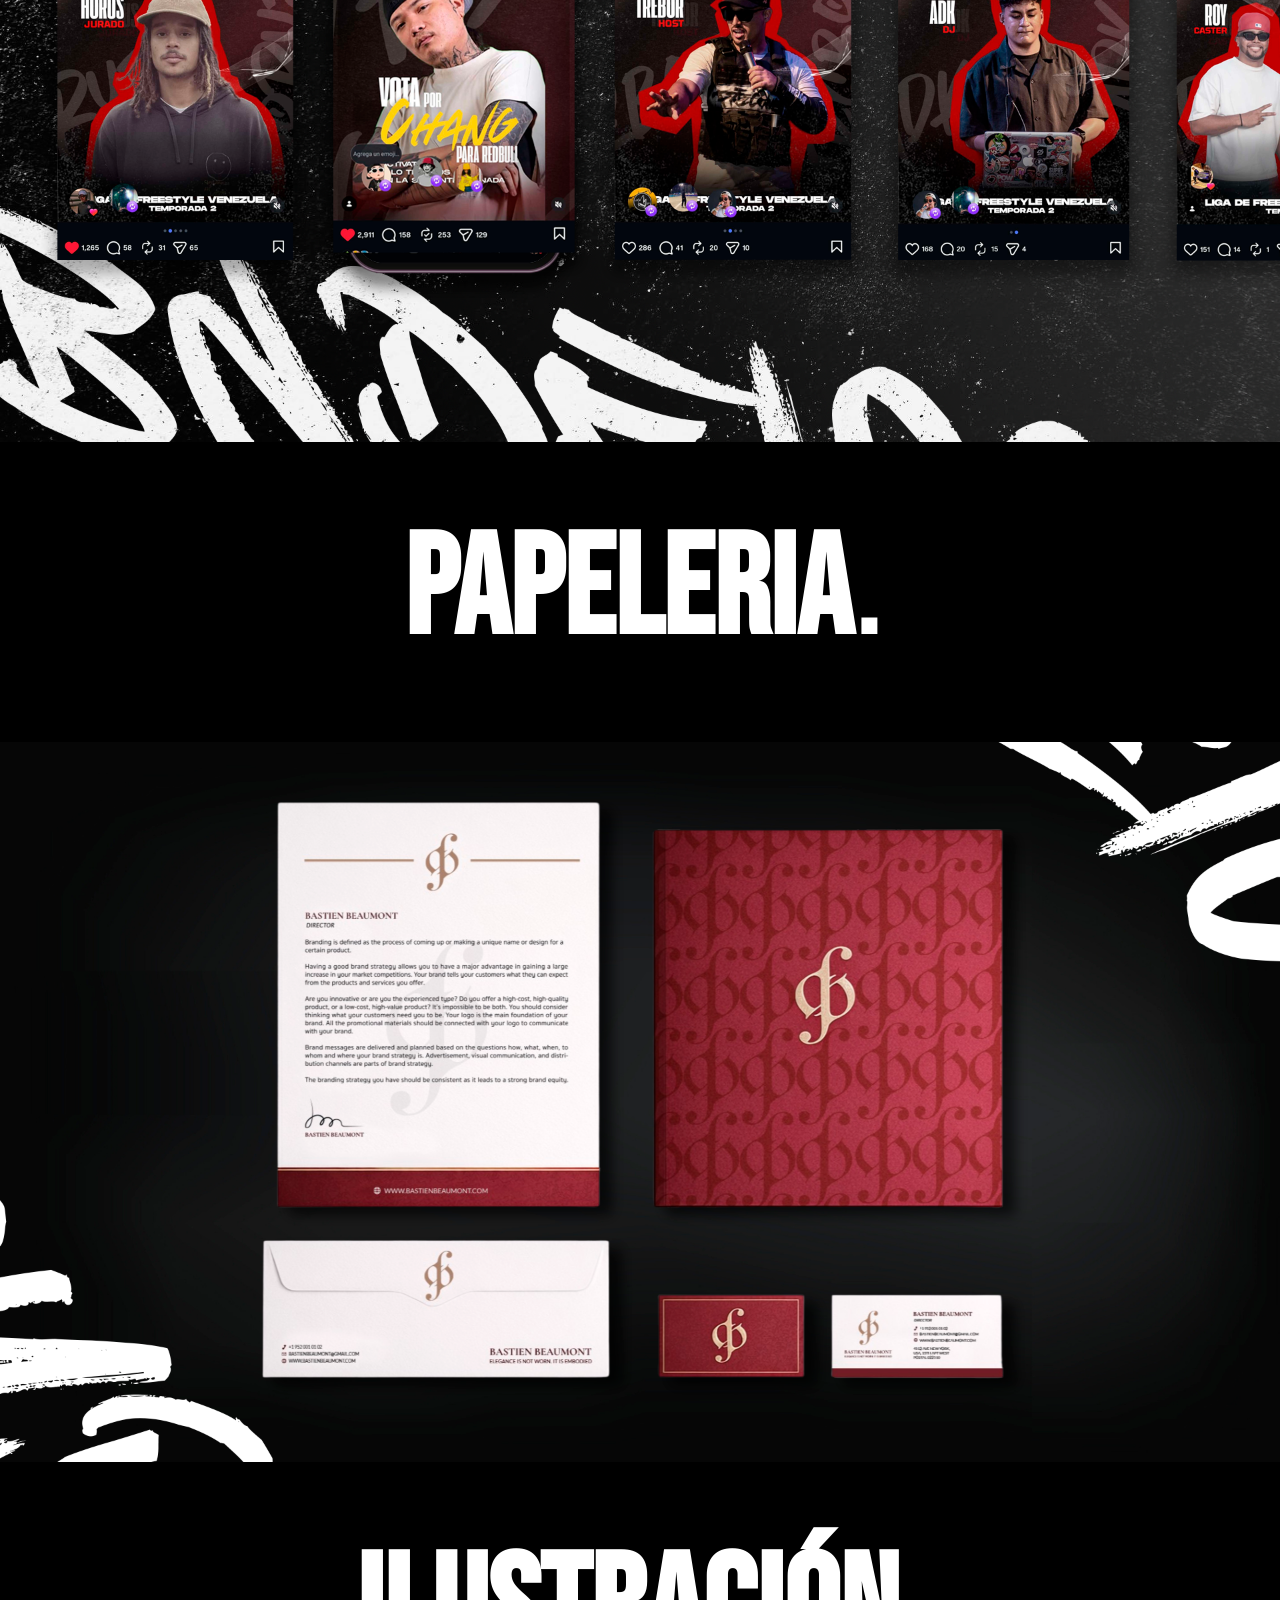
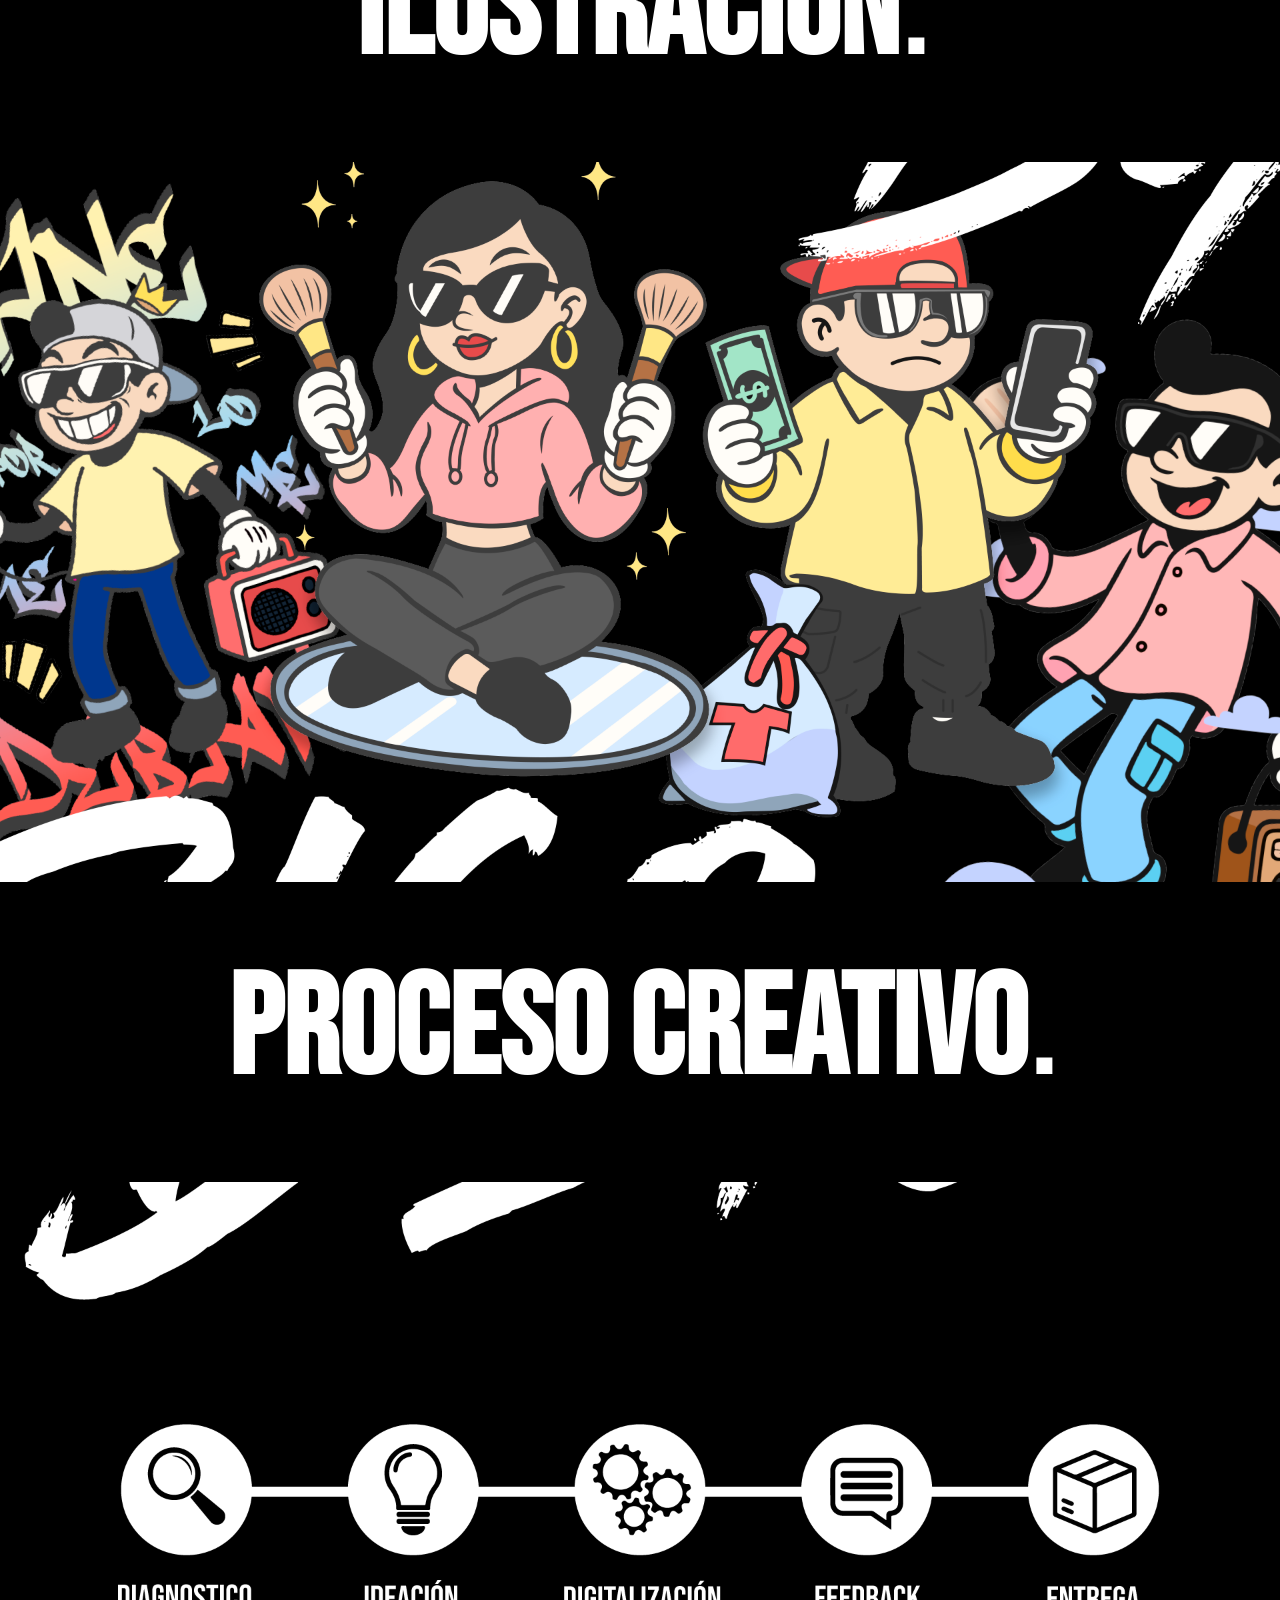
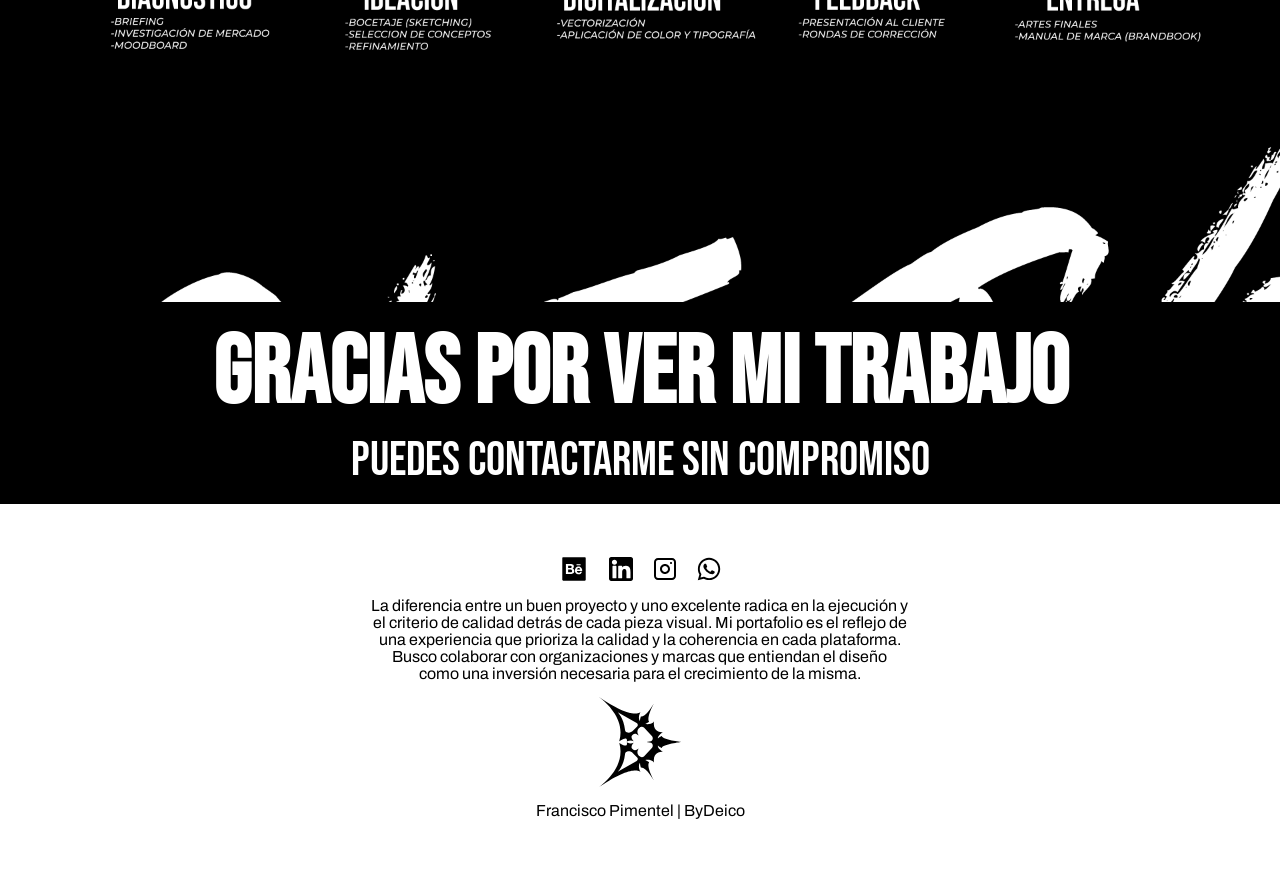
==== commit 00c61d86: "Portafolio 1.0 Finalizado" ====
--- a/base.html
+++ b/base.html
@@ -269,16 +269,7 @@
     </div>
     <div class="imagen-contenedor">
       <!--Imagen de Papeleria-->
-      <img src="assetsdejoda/perroca.jpg" alt="Muestra de Papeleria" />
-    </div>
-
-    <!--Titulo Overlays-->
-    <div class="titulo" id="overlaysv">
-      <h3 class="titulos">Overlays</h3>
-    </div>
-    <div class="imagen-contenedor">
-      <!--Imagen de Overlays-->
-      <img src="assetsdejoda/CC.jpg" alt="Muestra de Overlays" />
+      <img src="assets/Imagenes/papeleria.png" alt="Muestra de Papeleria" />
     </div>
 
     <!--Titulo Ilustracion-->
@@ -287,7 +278,7 @@
     </div>
     <div class="imagen-contenedor">
       <!--Imagen de Ilustración-->
-      <img src="assetsdejoda/usm.jpg" alt="Muestra de Ilustracion" />
+      <img src="assets/Imagenes/ilustracion.png" alt="Muestra de Ilustracion" />
     </div>
 
     <!--Titulo Proceso Creativo-->
@@ -296,7 +287,7 @@
     </div>
     <div class="imagen-contenedor">
       <!--Imagen de Proceso Creativo-->
-      <img src="assetsdejoda/ff.png" alt="Muestra de Proceso Creativo" />
+      <img src="assets/Imagenes/proceso.png" alt="Muestra de Proceso Creativo" />
     </div>
 
     <!--Titulo Proceso Creativo-->
--- a/textos.css
+++ b/textos.css
@@ -25,6 +25,7 @@
 .texto-encima.dg1 {
   bottom: 30px;
   left: 20px;
+  padding-left: 20px;
 }
 .texto-encima.dg2 {
   font-size: 0.875rem;
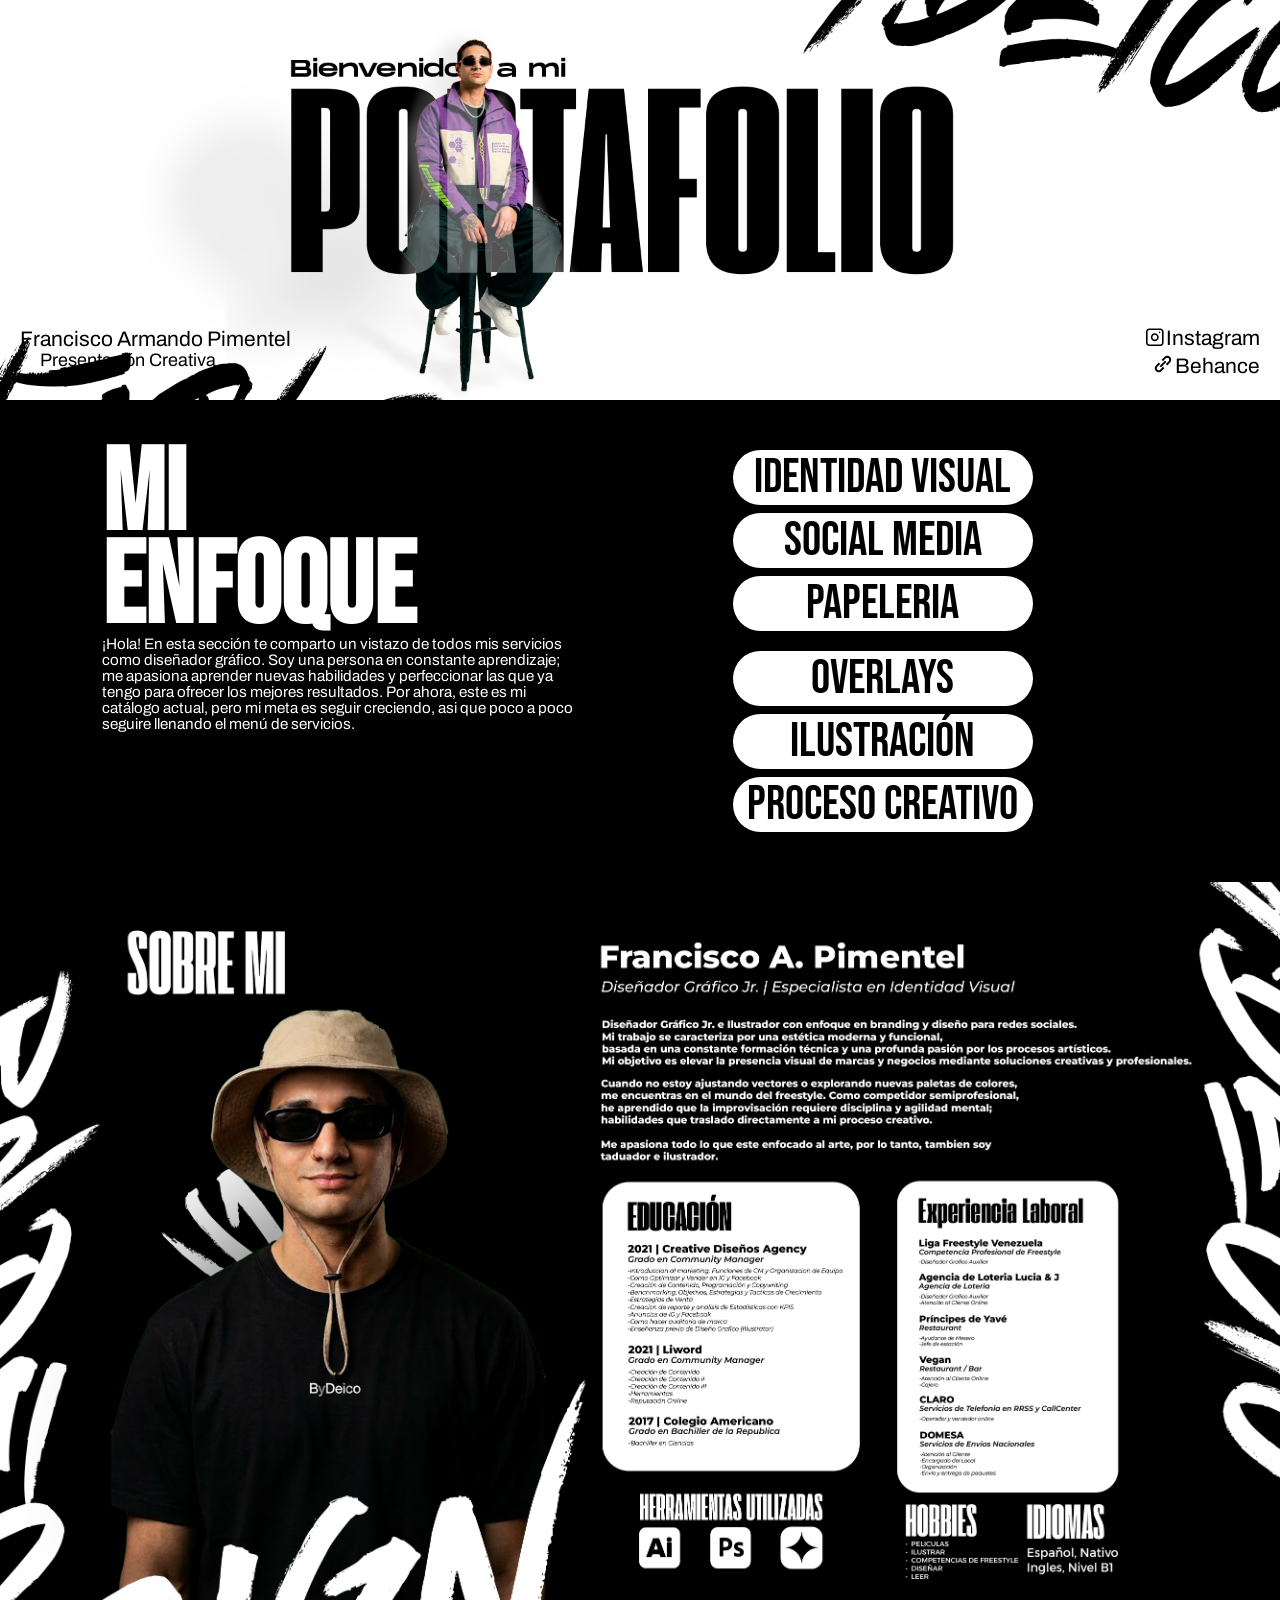
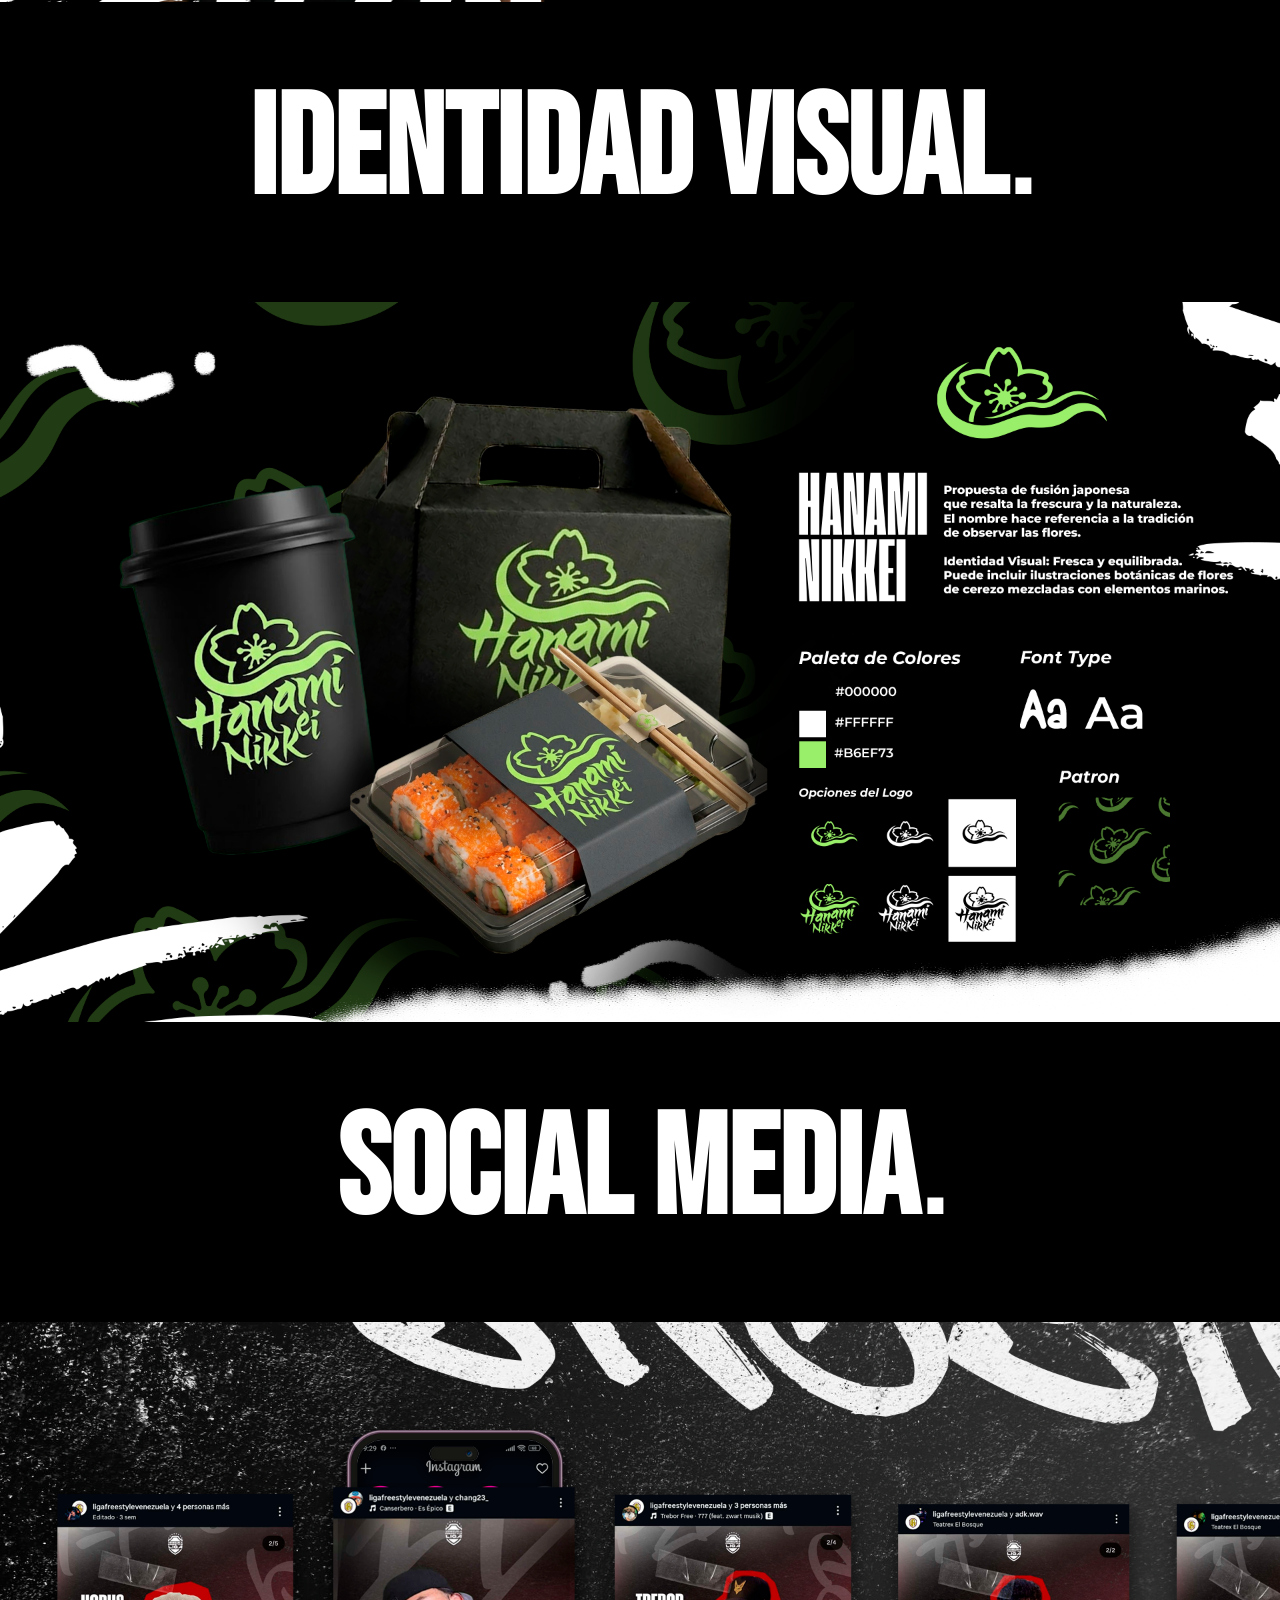
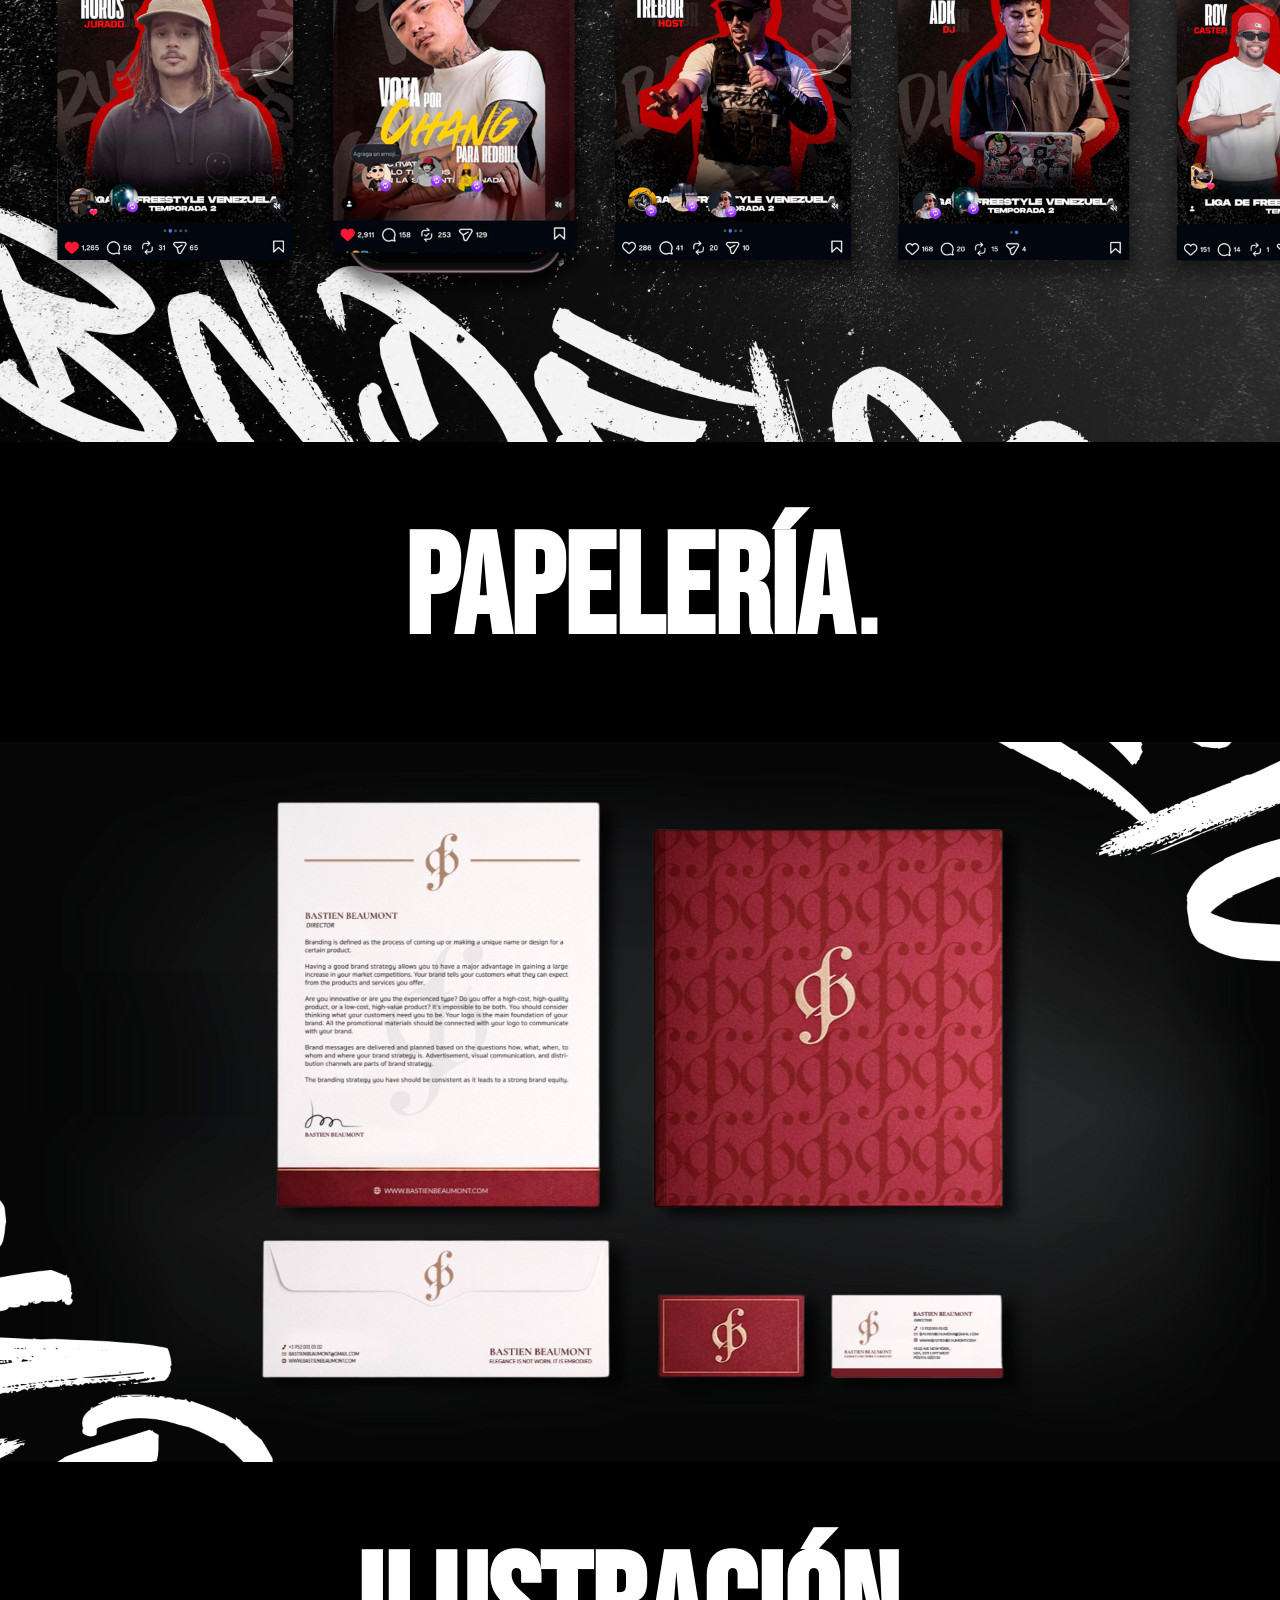
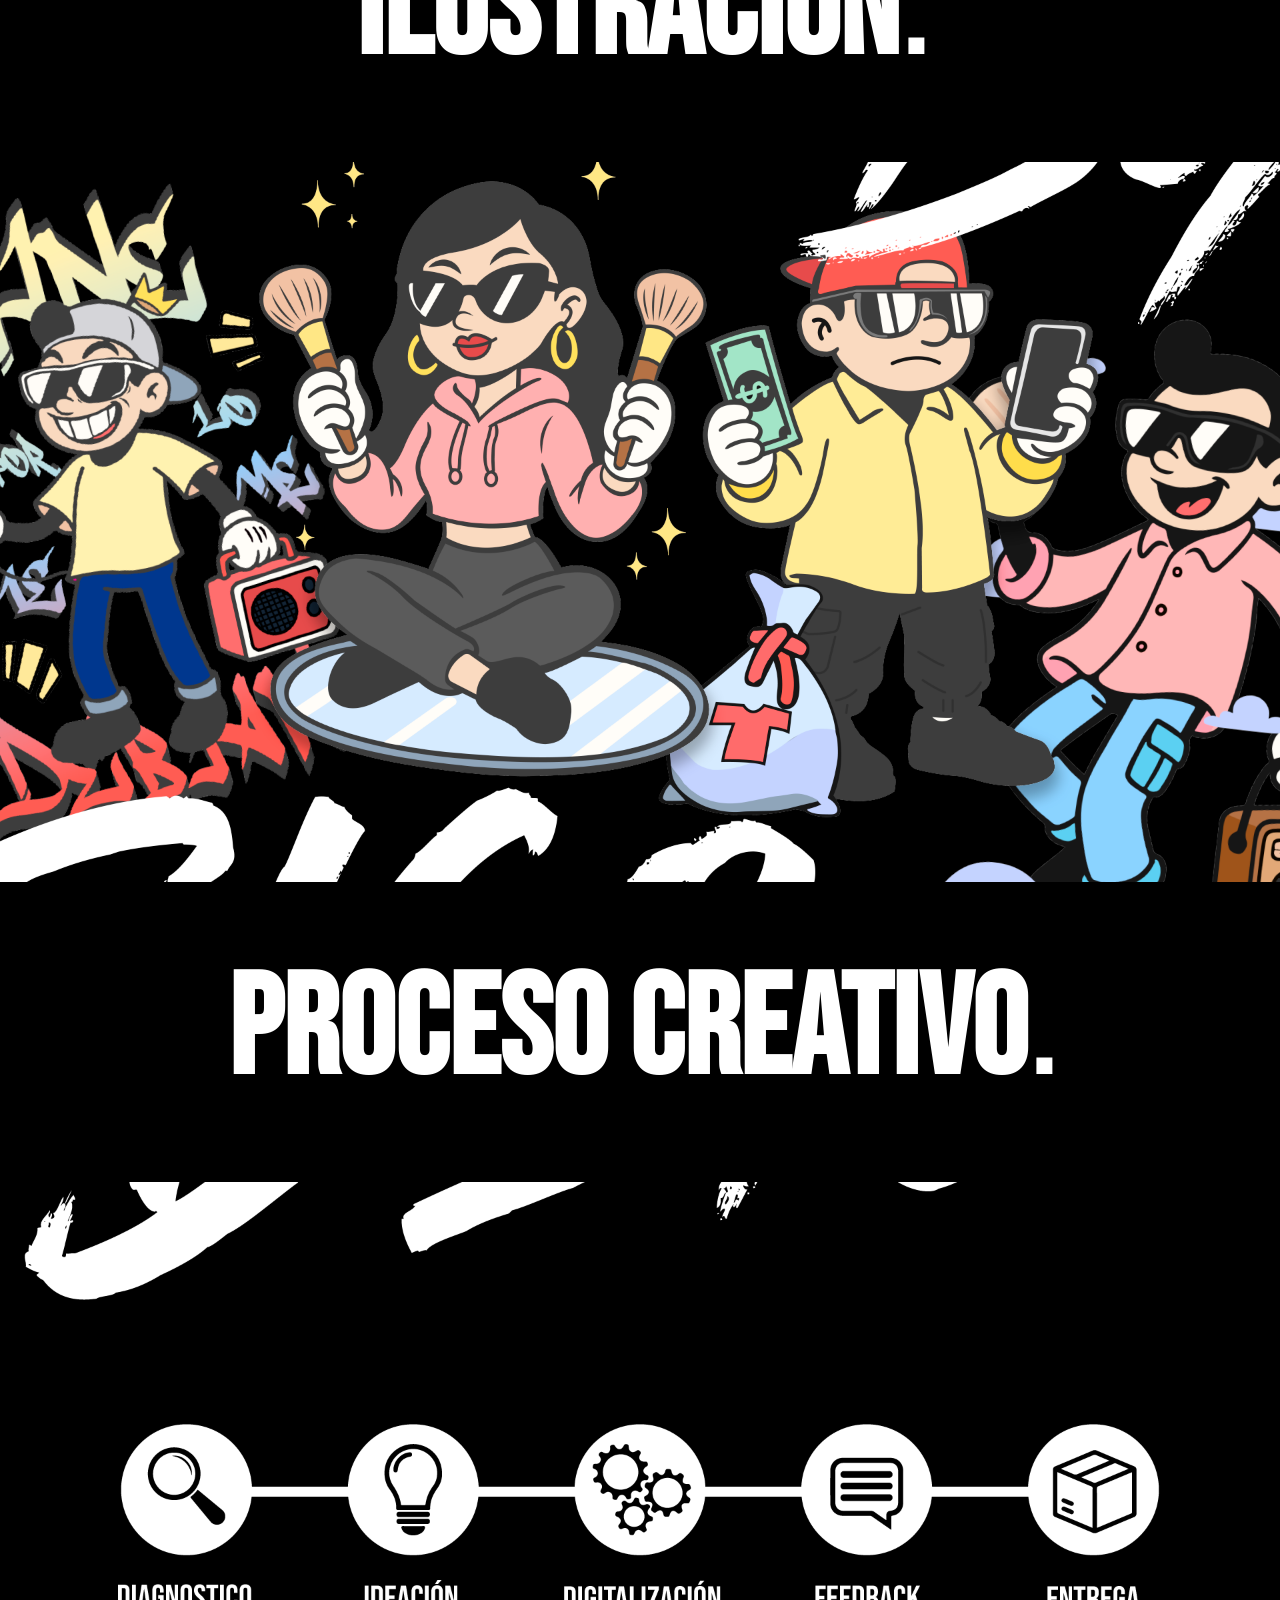
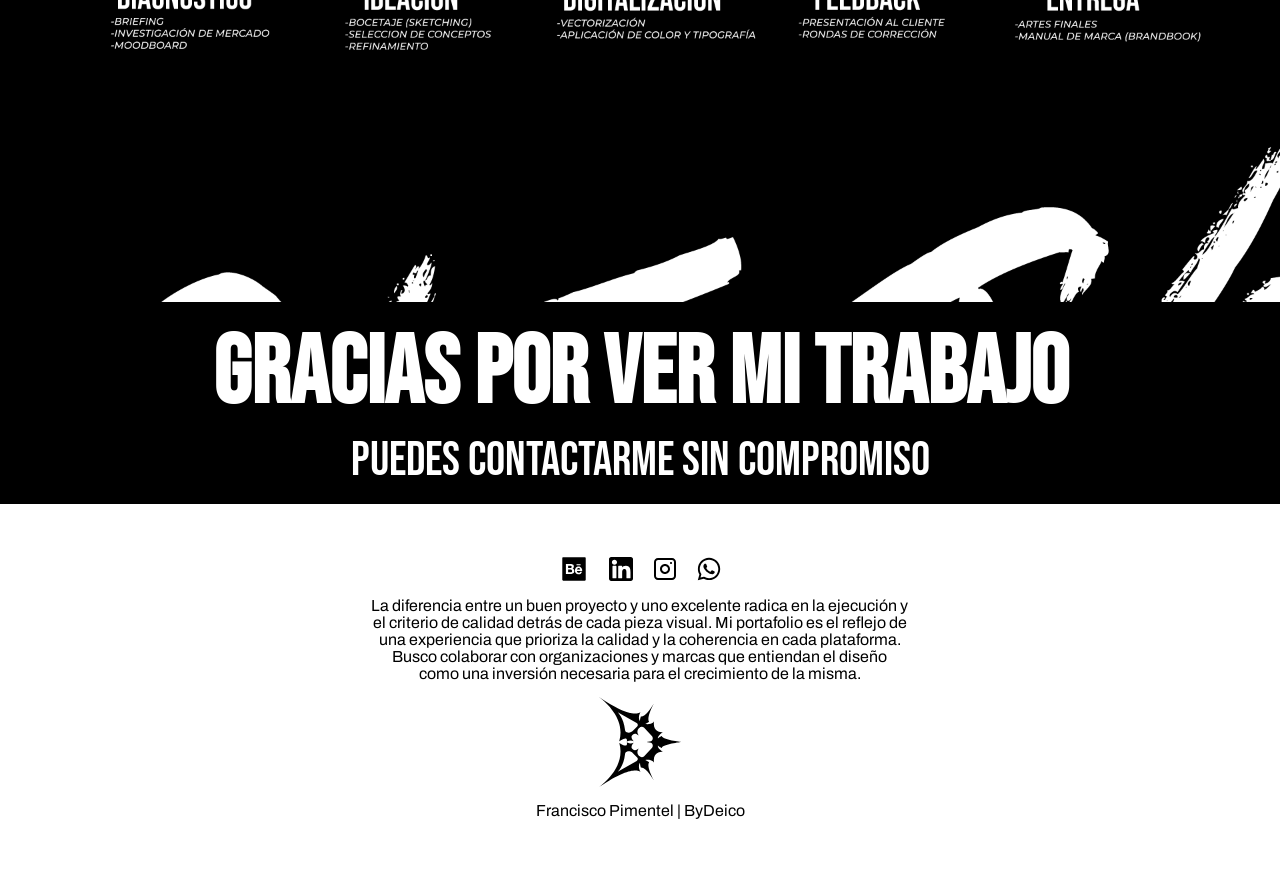
==== commit a12dc25b: "Portafolio 1.1 Finalizado" ====
--- a/base.html
+++ b/base.html
@@ -265,7 +265,7 @@
 
     <div class="titulo" id="papeleriav">
       <!--Titulo Papeleria-->
-      <h3 class="titulos">Papeleria</h3>
+      <h3 class="titulos">Papelería</h3>
     </div>
     <div class="imagen-contenedor">
       <!--Imagen de Papeleria-->
--- a/nav.css
+++ b/nav.css
@@ -14,7 +14,9 @@
   -webkit-backdrop-filter: blur(8px);
   transform: translateY(0);
   opacity: 1;
-  transition: transform 0.35s cubic-bezier(0.4, 0, 0.2, 1), opacity 0.25s ease;
+  transition:
+    transform 0.35s cubic-bezier(0.4, 0, 0.2, 1),
+    opacity 0.25s ease;
   will-change: transform, opacity;
 }
 
@@ -69,7 +71,7 @@
   align-items: center;
   justify-content: space-between;
   flex-wrap: wrap;
-  height: 100%;
+  height: 50px;
 }
 
 nav .nav-botones a {
@@ -87,5 +89,5 @@
 }
 
 nav .nav-botones a:hover {
-  background-color: rgb(237, 237, 237);
+  background-color: rgb(219, 219, 219);
 }
